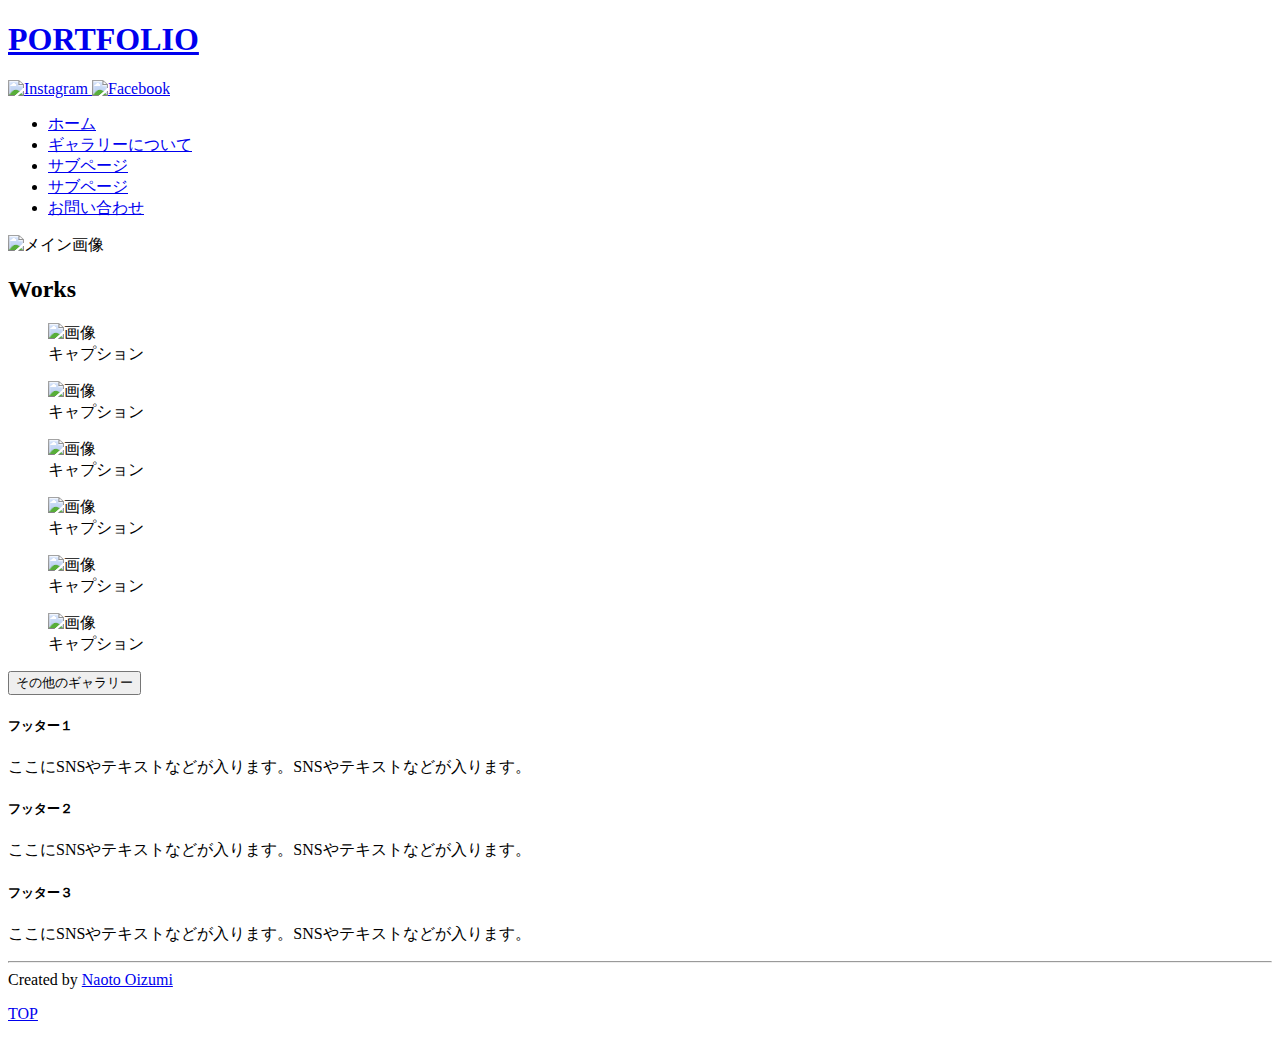
==== index.html @ 60afb953 "Update index.html" ====
<!doctype html>
<html lang="ja">
<head>
<meta charset="UTF-8">
<meta name="viewport" content="width=device-width, initial-scale=1">
    <title>Naoto Oizumi</title>
<link rel="stylesheet" media="all" href="css/ress.min.css" />
<link rel="stylesheet" media="all" href="css/style.css" />
<script src="js/jquery-3.6.0.min.js"></script>
<script src="js/style.js"></script>

<!-- Favicon -->
<link rel="icon" type="image/png" href="img/favicon.png">
    
</head>
<body>
<header>    
<div class="container">
<div class="row">
    <div class="col span-12">
    <div class="head">
        <h1><a href="index.html">PORTFOLIO</a></h1>
		<div class="snsbox">
			<a href="https://www.instagram.com/naotoizu_7010/?hl=ja">
                <img src="img/in-icon.png" alt="Instagram">
            </a>
            <a href="https://www.facebook.com/naotoizu7010">
		    <img src="img/fb-icon.png" alt="Facebook">
            </a>
        </div>
        </div>
    </div></div>
<div class="row">
    <div class="col span-12">
        <nav>
            <div id="open"></div>
            <div id="close"></div>   
            <div id="navi">
        <ul>
            <li><a href="index.html">ホーム</a></li>
            <li><a href="subpage.html">ギャラリーについて</a></li>
            <li><a href="subpage.html">サブページ</a></li>
            <li><a href="subpage.html">サブページ</a></li>
            <li><a href="subpage.html">お問い合わせ</a></li>
            </ul>
                </div>
        </nav>
    </div>
        </div>
    </div>
    </header>
    <div class="mainimg">
              <img src="img/mainimg.jpg" alt="メイン画像">
        </div>
    <main>
<section>
<div class="container">
	<h2 class="catch">Works</h2>
<div class="row">
	<div class="col span-4">
	<figure>
		<img src="img/catch.jpg" alt="画像">
		<figcaption>キャプション</figcaption>
		</figure>
	</div>
	<div class="col span-4">
	<figure>
		<img src="img/catch.jpg" alt="画像">
		<figcaption>キャプション</figcaption>
		</figure>
	</div>
	<div class="col span-4">
	<figure>
		<img src="img/catch.jpg" alt="画像">
		<figcaption>キャプション</figcaption>
		</figure>
	</div>
    </div>    
<div class="row">
	<div class="col span-4">
	<figure>
		<img src="img/catch.jpg" alt="画像">
		<figcaption>キャプション</figcaption>
		</figure>
	</div>
	<div class="col span-4">
	<figure>
		<img src="img/catch.jpg" alt="画像">
		<figcaption>キャプション</figcaption>
		</figure>
	</div>
	<div class="col span-4">
	<figure>
		<img src="img/catch.jpg" alt="画像">
		<figcaption>キャプション</figcaption>
		</figure>
	</div>
    </div> 
	<p class="center"><button>その他のギャラリー</button></p>
        </div>
</section>
    </main>
    <footer>
<div class="container">
<div class="row">
    <div class="col span-4">
        <h5>フッター１</h5>
        <p>ここにSNSやテキストなどが入ります。SNSやテキストなどが入ります。</p>
    </div>
    <div class="col span-4">
        <h5>フッター２</h5>
        <p>ここにSNSやテキストなどが入ります。SNSやテキストなどが入ります。</p>
    </div>
    <div class="col span-4">
        <h5>フッター３</h5>
        <p>ここにSNSやテキストなどが入ります。SNSやテキストなどが入ります。</p>
    </div>
        </div>
</div>
    </footer>
    <div class="copyright">
<div class="container">
<div class="row">
    <div class="col"><hr>
    Created by <a href="https://naotoizu7010.github.io/naotoizu7010/" target="_blank">Naoto Oizumi </a>
    
    </div>    
        </div>
    </div>
        </div>
<p id="pagetop"><a href="#">TOP</a></p>    
</body>
</html>
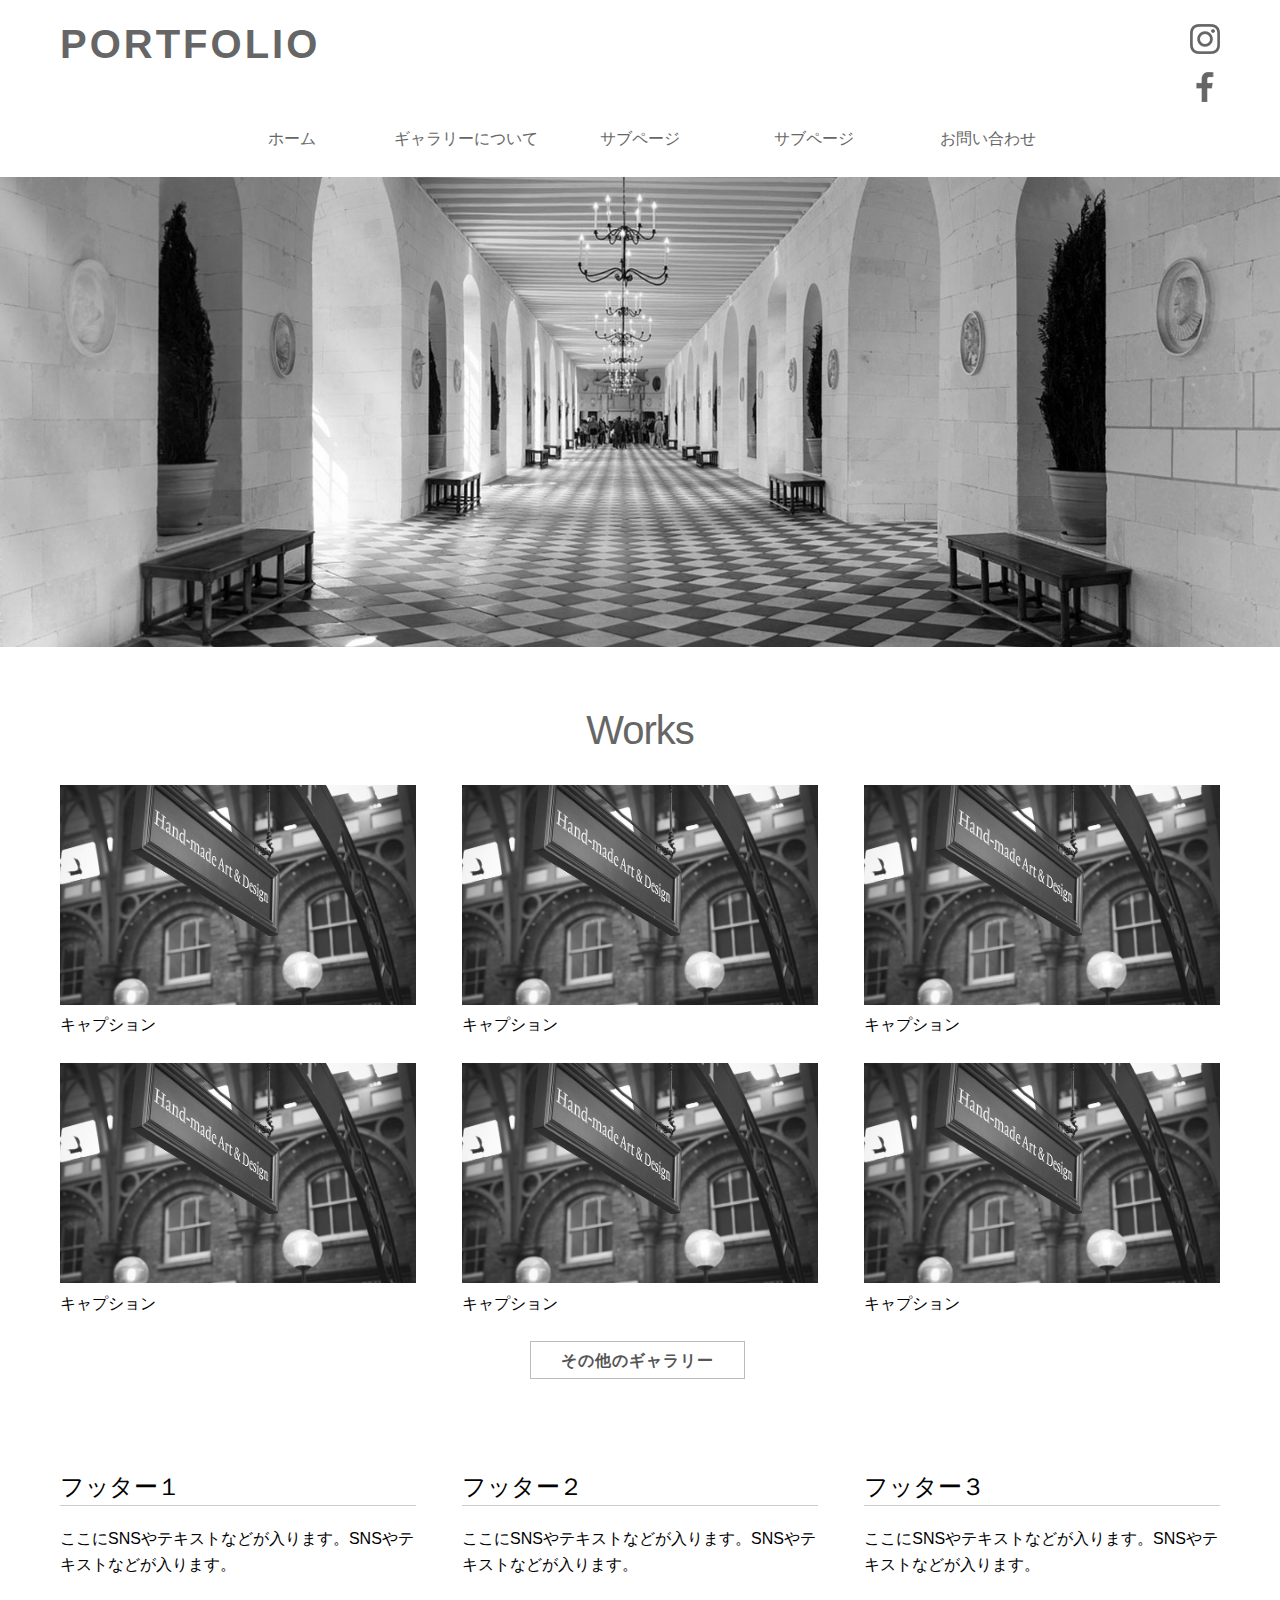
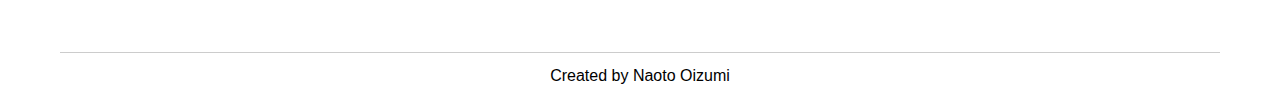
==== commit c2298f81: "Add files via upload" ====
--- a/index.html
+++ b/index.html
@@ -130,4 +130,4 @@
         </div>
 <p id="pagetop"><a href="#">TOP</a></p>    
 </body>
-</html>
+</html>--- a/css/ress.min.css
+++ b/css/ress.min.css
@@ -0,0 +1,5 @@
+/*!
+ * ress.css • v1.2.2
+ * MIT License
+ * github.com/filipelinhares/ress
+ */html{box-sizing:border-box;overflow-y:scroll;-webkit-text-size-adjust:100%}*,:after,:before{background-repeat:no-repeat;box-sizing:inherit}:after,:before{text-decoration:inherit;vertical-align:inherit}*{padding:0;margin:0}audio:not([controls]){display:none;height:0}hr{overflow:visible}article,aside,details,figcaption,figure,footer,header,main,menu,nav,section,summary{display:block}summary{display:list-item}small{font-size:80%}[hidden],template{display:none}abbr[title]{border-bottom:1px dotted;text-decoration:none}a{background-color:transparent;-webkit-text-decoration-skip:objects}a:active,a:hover{outline-width:0}code,kbd,pre,samp{font-family:monospace,monospace}b,strong{font-weight:bolder}dfn{font-style:italic}mark{background-color:#ff0;color:#000}sub,sup{font-size:75%;line-height:0;position:relative;vertical-align:baseline}sub{bottom:-.25em}sup{top:-.5em}input{border-radius:0}[role=button],[type=button],[type=reset],[type=submit],button{cursor:pointer}[disabled]{cursor:default}[type=number]{width:auto}[type=search]{-webkit-appearance:textfield}[type=search]::-webkit-search-cancel-button,[type=search]::-webkit-search-decoration{-webkit-appearance:none}textarea{overflow:auto;resize:vertical}button,input,optgroup,select,textarea{font:inherit}optgroup{font-weight:700}button{overflow:visible}[type=button]::-moz-focus-inner,[type=reset]::-moz-focus-inner,[type=submit]::-moz-focus-inner,button::-moz-focus-inner{border-style:0;padding:0}[type=button]::-moz-focus-inner,[type=reset]::-moz-focus-inner,[type=submit]::-moz-focus-inner,button:-moz-focusring{outline:1px dotted ButtonText}[type=reset],[type=submit],button,html [type=button]{-webkit-appearance:button}button,select{text-transform:none}button,input,select,textarea{background-color:transparent;border-style:none;color:inherit}select{-moz-appearance:none;-webkit-appearance:none}select::-ms-expand{display:none}select::-ms-value{color:currentColor}legend{border:0;color:inherit;display:table;max-width:100%;white-space:normal}::-webkit-file-upload-button{-webkit-appearance:button;font:inherit}[type=search]{-webkit-appearance:textfield;outline-offset:-2px}img{border-style:none}progress{vertical-align:baseline}svg:not(:root){overflow:hidden}audio,canvas,progress,video{display:inline-block}@media screen{[hidden~=screen]{display:inherit}[hidden~=screen]:not(:active):not(:focus):not(:target){position:absolute!important;clip:rect(0 0 0 0)!important}}[aria-busy=true]{cursor:progress}[aria-controls]{cursor:pointer}[aria-disabled]{cursor:default}::-moz-selection{background-color:#b3d4fc;color:#000;text-shadow:none}::selection{background-color:#b3d4fc;color:#000;text-shadow:none}--- a/css/style.css
+++ b/css/style.css
@@ -0,0 +1,215 @@
+@charset "UTF-8";
+@import url("grid.css");
+
+:root { /* 色変更される場合は、#以降のカラーコードを変更してください IE非対応 */
+    --base-color: #000;
+    --link-color: #666;
+    --linkhover-color: #999;
+    --border-color: #ccc;
+    --white-color: #fff;
+}
+
+img {
+	max-width:100%;
+	height: auto;/*高さ自動*/
+}
+a {
+    display:block;
+    color: var(--link-color);
+    text-decoration-line: none;
+}
+a:hover { 
+    color: var(--linkhover-color);
+}
+a img:hover {
+	opacity: 0.8;
+}
+.underline {
+	border-bottom: 3px solid var(--base-color);
+	padding-bottom: 0.5rem;
+}
+.center {
+	text-align: center;
+}
+
+/*ヘッダー
+-------------------------------------*/
+.head {
+	display: flex;
+    flex-direction: row;
+    padding: 1rem 0 0 0;
+}
+
+.head h1 { 
+    padding: 1rem 0;
+	font-weight: 700;
+	letter-spacing: 3px;
+}
+.snsbox {
+	margin-left: auto;
+	font-size: 3.0rem;
+	padding: 1rem 0 0 0;
+}
+nav ul {
+	display: flex;
+    flex-direction: row;
+    justify-content: center;
+    list-style: none;
+	margin-bottom: 0.5rem;
+}
+nav li {
+    display: block;
+    flex: 0 0 15%;
+}
+nav li a {
+    text-decoration: none;
+    text-align: center;
+}
+nav a:hover {
+    text-decoration: underline;
+}
+nav a {
+    padding: 1rem;
+}
+
+@media screen and (min-width: 768px){
+/* PC時はMENUボタンを非表示 */
+#open,#close {
+    display: none !important;
+}
+
+#navi {
+    display: block !important;
+}
+}
+
+@media screen and (max-width: 768px){
+.head {
+	flex-direction: column;
+    text-align: left;
+    margin-bottom: 20px;
+}
+.telbox {
+	margin-left: 0;
+	text-align: center;
+}
+.head #open,#close  {
+    position: absolute;
+    top: 28px;
+    right: 12px;
+    }
+nav ul {
+	flex-direction: column;
+}
+
+nav li {
+	padding-top: 0;
+	border-bottom: 1px solid var(--border-color);
+	margin-bottom: 0;
+}
+/* スマホ時はMENUボタンを表示 */
+#open {
+    display: block;
+    background: url(../img/button.png);
+    background-repeat: no-repeat;
+    background-size: contain;
+    width: 50px;
+    height: 50px;
+    border: none;
+    position: absolute;
+    top: 20px;
+    right: 12px;
+}
+#close  {
+    display: block;
+    background: url(../img/button2.png);
+    background-repeat: no-repeat;
+    background-size: contain;
+    width: 50px;
+    height: 50px;
+    border: none;
+    position: absolute;
+    top: 20px;
+    right: 12px;
+}
+/* スマホ時はメニューを非表示 */
+#navi {
+    display: none;
+}
+}
+
+/*メイン画像
+-------------------------------------*/
+.mainimg img {
+	width: 100vw;
+}
+
+/*メインコンテンツ
+-------------------------------------*/
+main {
+    margin: 5rem 0 5rem 0;
+}
+
+/*キャッチタイトル
+-------------------------------------*/
+h2.catch {
+	text-align: center;
+	color: var(--link-color);
+	font-size: 4.0rem;
+	margin-bottom: 3rem;
+}
+
+/*フッター
+-------------------------------------*/
+footer {
+    background-color: var(--white-color);
+    padding: 3rem 0;
+}
+footer h5 {
+    border-bottom: 1px solid var(--border-color);
+}
+
+/*コピーライト
+-------------------------------------*/
+.copyright {
+    text-align: center;
+    padding: 1rem 0;
+    background-color: var(--white-color);
+}
+.copyright a {
+    color: var(--base-color);
+    text-decoration: none;
+	display: inline-block;
+}
+
+/*ページトップへ戻るボタン
+-------------------------------------*/
+#pagetop {
+    position: fixed;
+    bottom: 15px;
+    right: 15px;
+}
+#pagetop a {
+    display: block;
+    background: var(--link-color);
+    color: var(--white-color);
+    width: 50px;
+    padding: 10px 5px;
+    text-align: center;
+}
+#pagetop a:hover {
+    background: var(--linkhover-color:);
+}
+/*パンくずリスト
+-----------------------------------*/
+.breadcrumb {
+    margin: 0 0 1em 0;
+    padding: 0;	
+}
+.breadcrumb li {
+    list-style-type: none;
+}
+.breadcrumb li a {
+    display: inline-block;
+    color: var(--link-color);
+}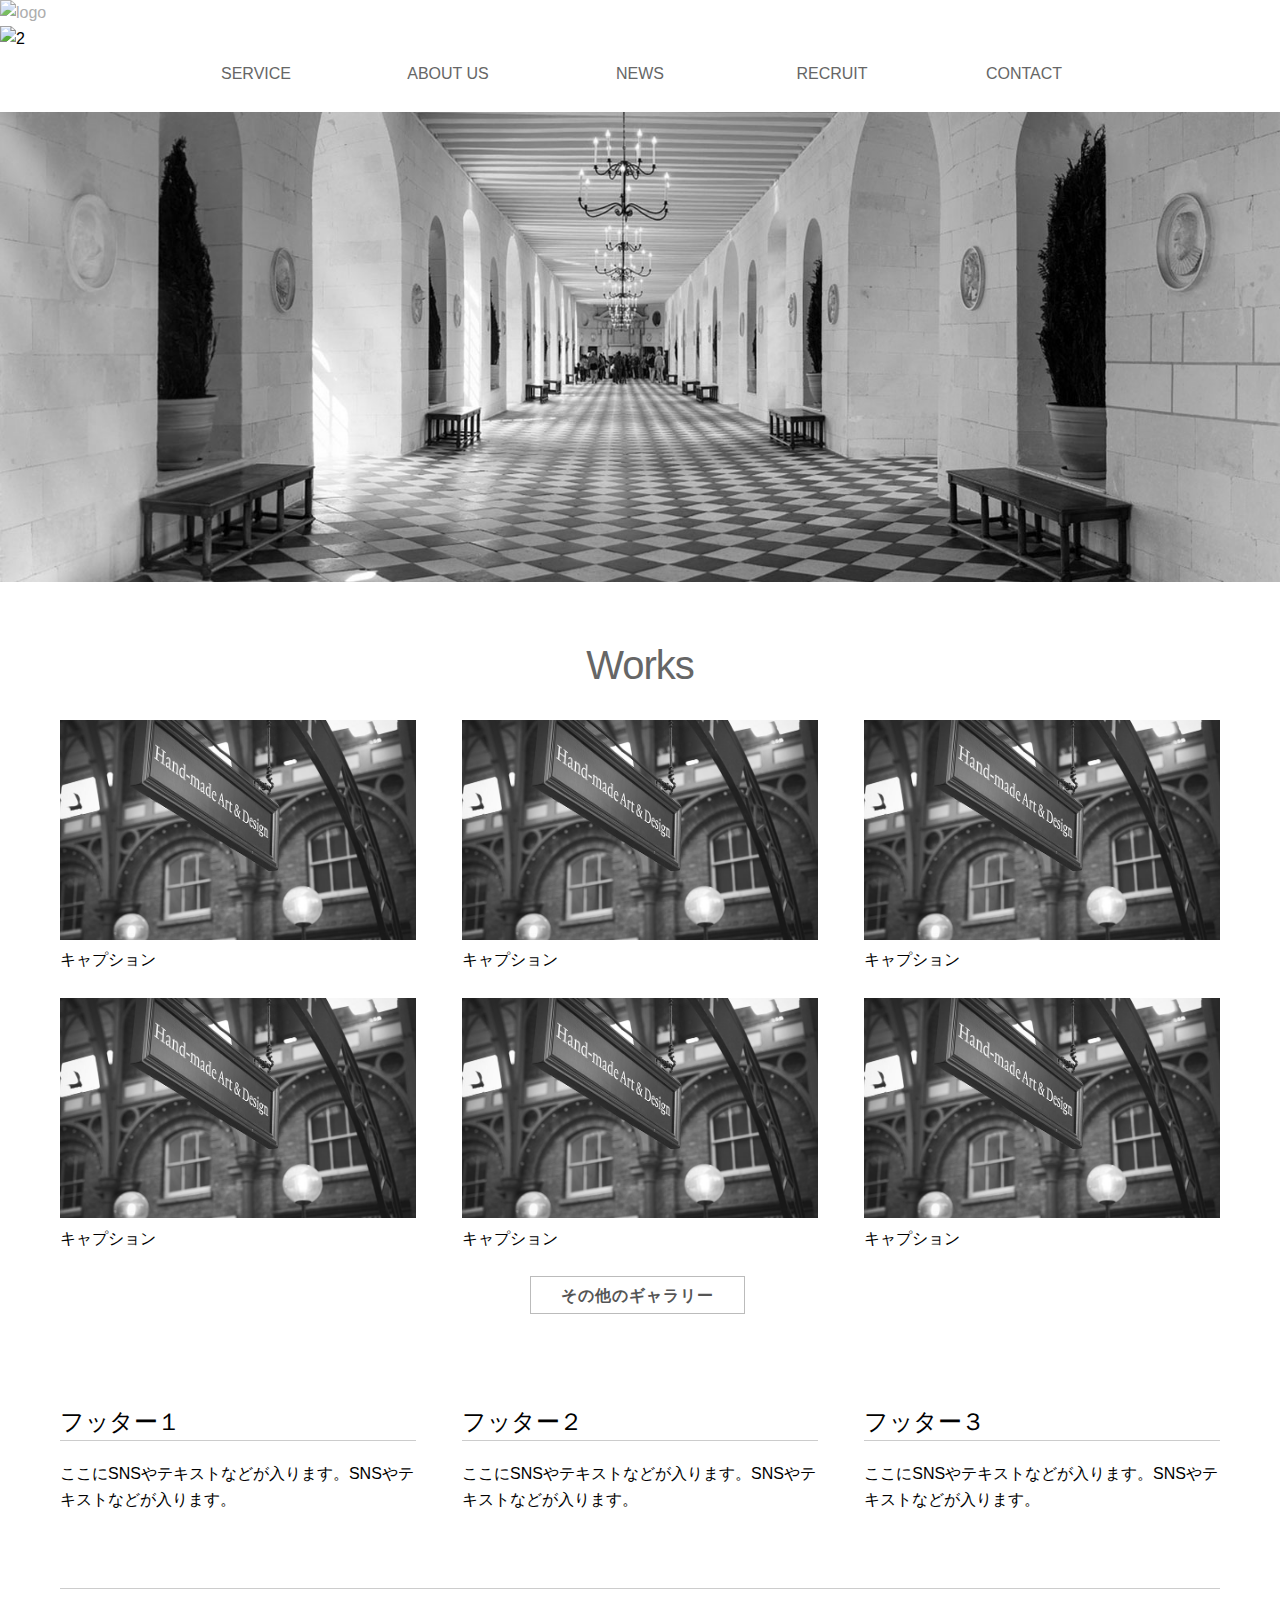
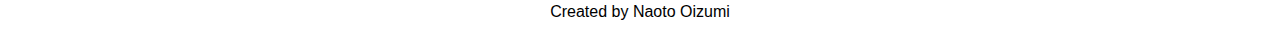
==== commit 6c1c5693: "Update index.html" ====
--- a/index.html
+++ b/index.html
@@ -11,45 +11,48 @@
 
 <!-- Favicon -->
 <link rel="icon" type="image/png" href="img/favicon.png">
-    
+
 </head>
 <body>
-<header>    
-<div class="container">
-<div class="row">
-    <div class="col span-12">
-    <div class="head">
-        <h1><a href="index.html">PORTFOLIO</a></h1>
-		<div class="snsbox">
-			<a href="https://www.instagram.com/naotoizu_7010/?hl=ja">
-                <img src="img/in-icon.png" alt="Instagram">
+    <header class="header__main">
+        <div class="inner">
+          <div class="logo">
+            <a href="https://di-v.co.jp" class="animate">
+              <img alt="logo" src="https://di-v.co.jp/wp-content/themes/div/library/images/logo.svg" scale="0">
             </a>
-            <a href="https://www.facebook.com/naotoizu7010">
-		    <img src="img/fb-icon.png" alt="Facebook">
-            </a>
+          </div>
+          <nav class="header__navigation">
+            <div class="nav_hum"><img alt="2" src="https://di-v.co.jp/wp-content/themes/div/library/images/icon_nav.png" scale="0"></div>
+            <ul>
+              <li>
+                <a href="https://di-v.co.jp/services/" class="animate">
+                  SERVICE
+                </a>
+              </li>
+              <li>
+                <a href="https://di-v.co.jp/about/" class="animate">
+                  ABOUT US
+                </a>
+              </li>
+              <li>
+                <a href="https://di-v.co.jp/press/" class="animate">
+                  NEWS
+                </a>
+              </li>
+              <li>
+                <a href="https://careers.di-v.co.jp/">
+                  RECRUIT
+                </a>
+              </li>
+              <li>
+                <a href="https://di-v.co.jp/contact/" class="animate">
+                  CONTACT
+                </a>
+              </li>
+            </ul>
+          </nav>
         </div>
-        </div>
-    </div></div>
-<div class="row">
-    <div class="col span-12">
-        <nav>
-            <div id="open"></div>
-            <div id="close"></div>   
-            <div id="navi">
-        <ul>
-            <li><a href="index.html">ホーム</a></li>
-            <li><a href="subpage.html">ギャラリーについて</a></li>
-            <li><a href="subpage.html">サブページ</a></li>
-            <li><a href="subpage.html">サブページ</a></li>
-            <li><a href="subpage.html">お問い合わせ</a></li>
-            </ul>
-                </div>
-        </nav>
-    </div>
-        </div>
-    </div>
-    </header>
-    <div class="mainimg">
+      </header>    <div class="mainimg">
               <img src="img/mainimg.jpg" alt="メイン画像">
         </div>
     <main>
@@ -130,4 +133,4 @@
         </div>
 <p id="pagetop"><a href="#">TOP</a></p>    
 </body>
-</html>+</html>
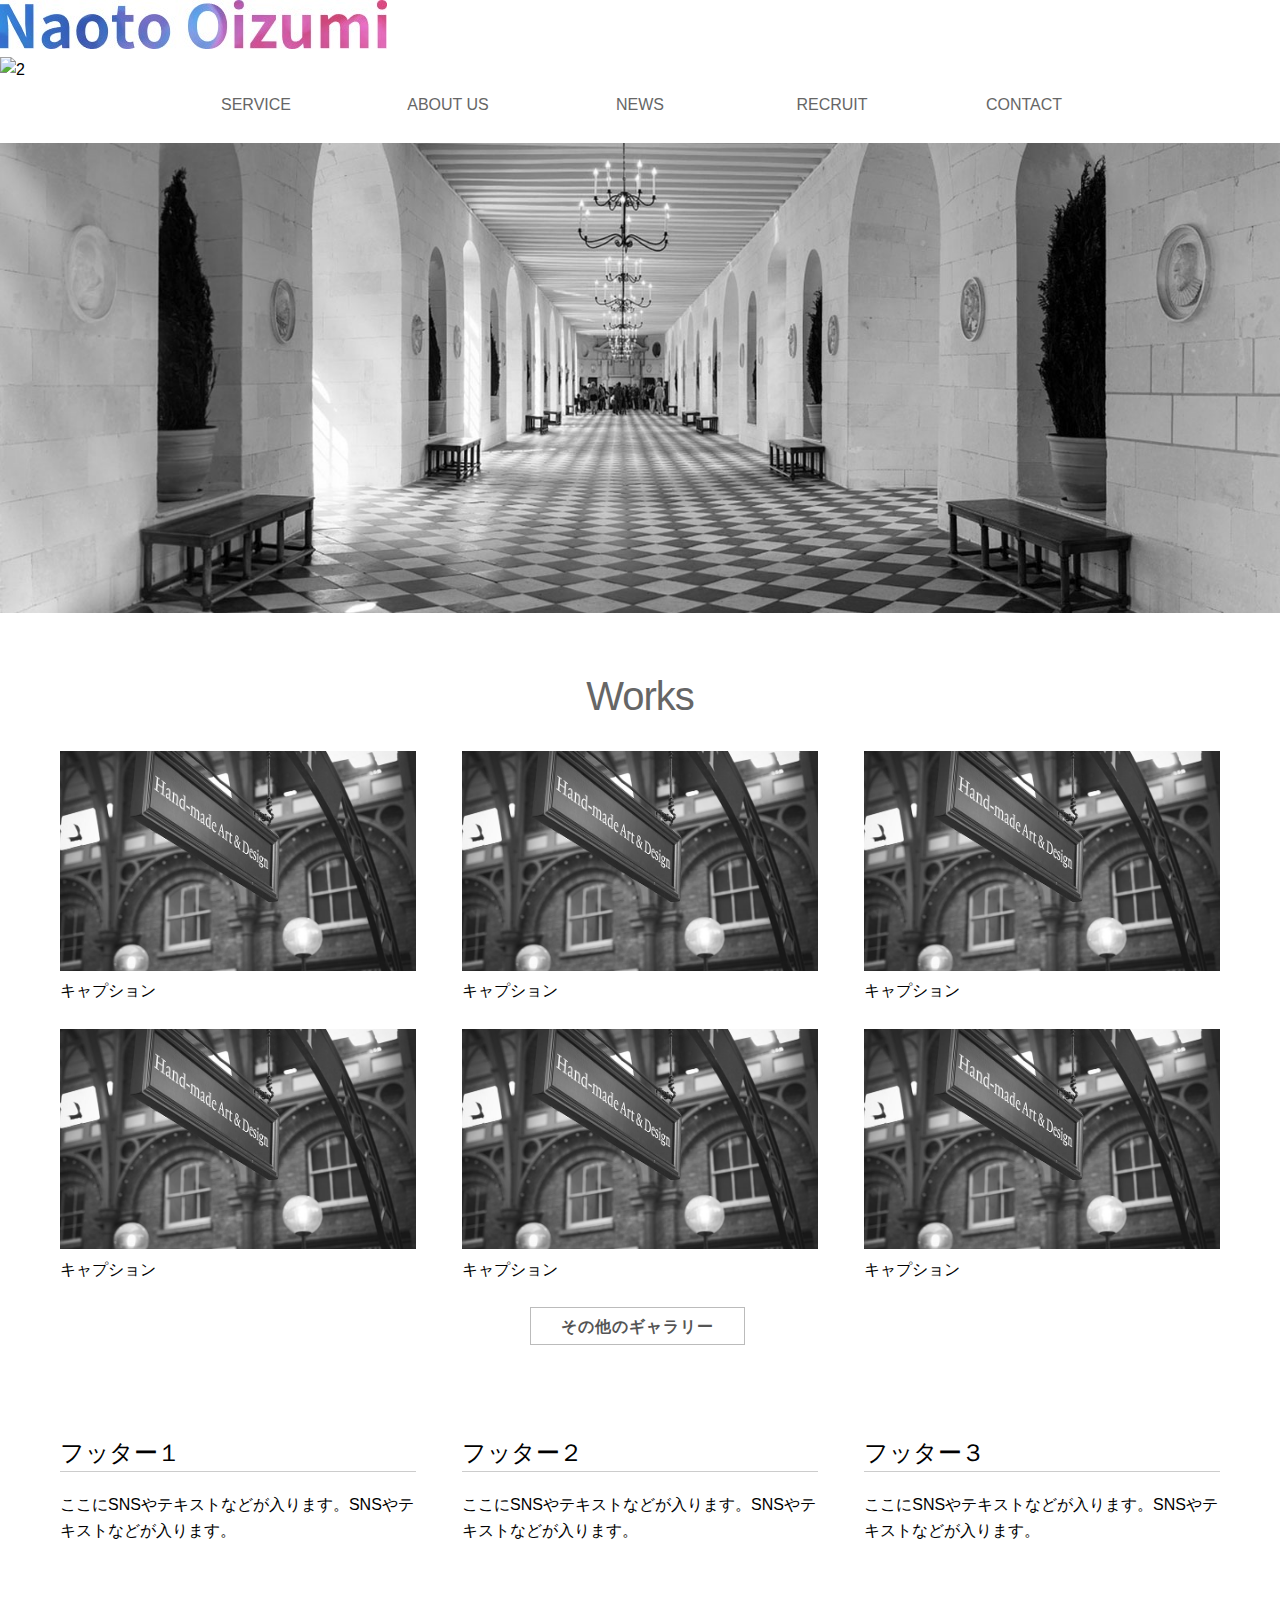
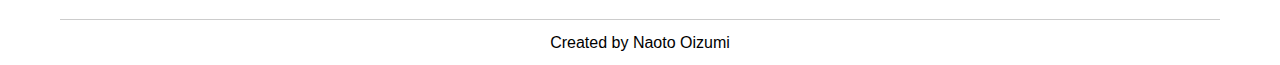
==== commit a7bec1fd: "Update index.html" ====
--- a/index.html
+++ b/index.html
@@ -17,35 +17,35 @@
     <header class="header__main">
         <div class="inner">
           <div class="logo">
-            <a href="https://di-v.co.jp" class="animate">
-              <img alt="logo" src="https://di-v.co.jp/wp-content/themes/div/library/images/logo.svg" scale="0">
+            <a href="https://naotoizu7010.github.io/naotoizu7010/" class="animate">
+              <img alt="logo" src="img/name_logo.jpg" scale="0">
             </a>
           </div>
           <nav class="header__navigation">
-            <div class="nav_hum"><img alt="2" src="https://di-v.co.jp/wp-content/themes/div/library/images/icon_nav.png" scale="0"></div>
+            <div class="nav_hum"><img alt="2" src="" scale="0"></div>
             <ul>
               <li>
-                <a href="https://di-v.co.jp/services/" class="animate">
+                <a href="" class="animate">
                   SERVICE
                 </a>
               </li>
               <li>
-                <a href="https://di-v.co.jp/about/" class="animate">
+                <a href="" class="animate">
                   ABOUT US
                 </a>
               </li>
               <li>
-                <a href="https://di-v.co.jp/press/" class="animate">
+                <a href="" class="animate">
                   NEWS
                 </a>
               </li>
               <li>
-                <a href="https://careers.di-v.co.jp/">
+                <a href="">
                   RECRUIT
                 </a>
               </li>
               <li>
-                <a href="https://di-v.co.jp/contact/" class="animate">
+                <a href="" class="animate">
                   CONTACT
                 </a>
               </li>
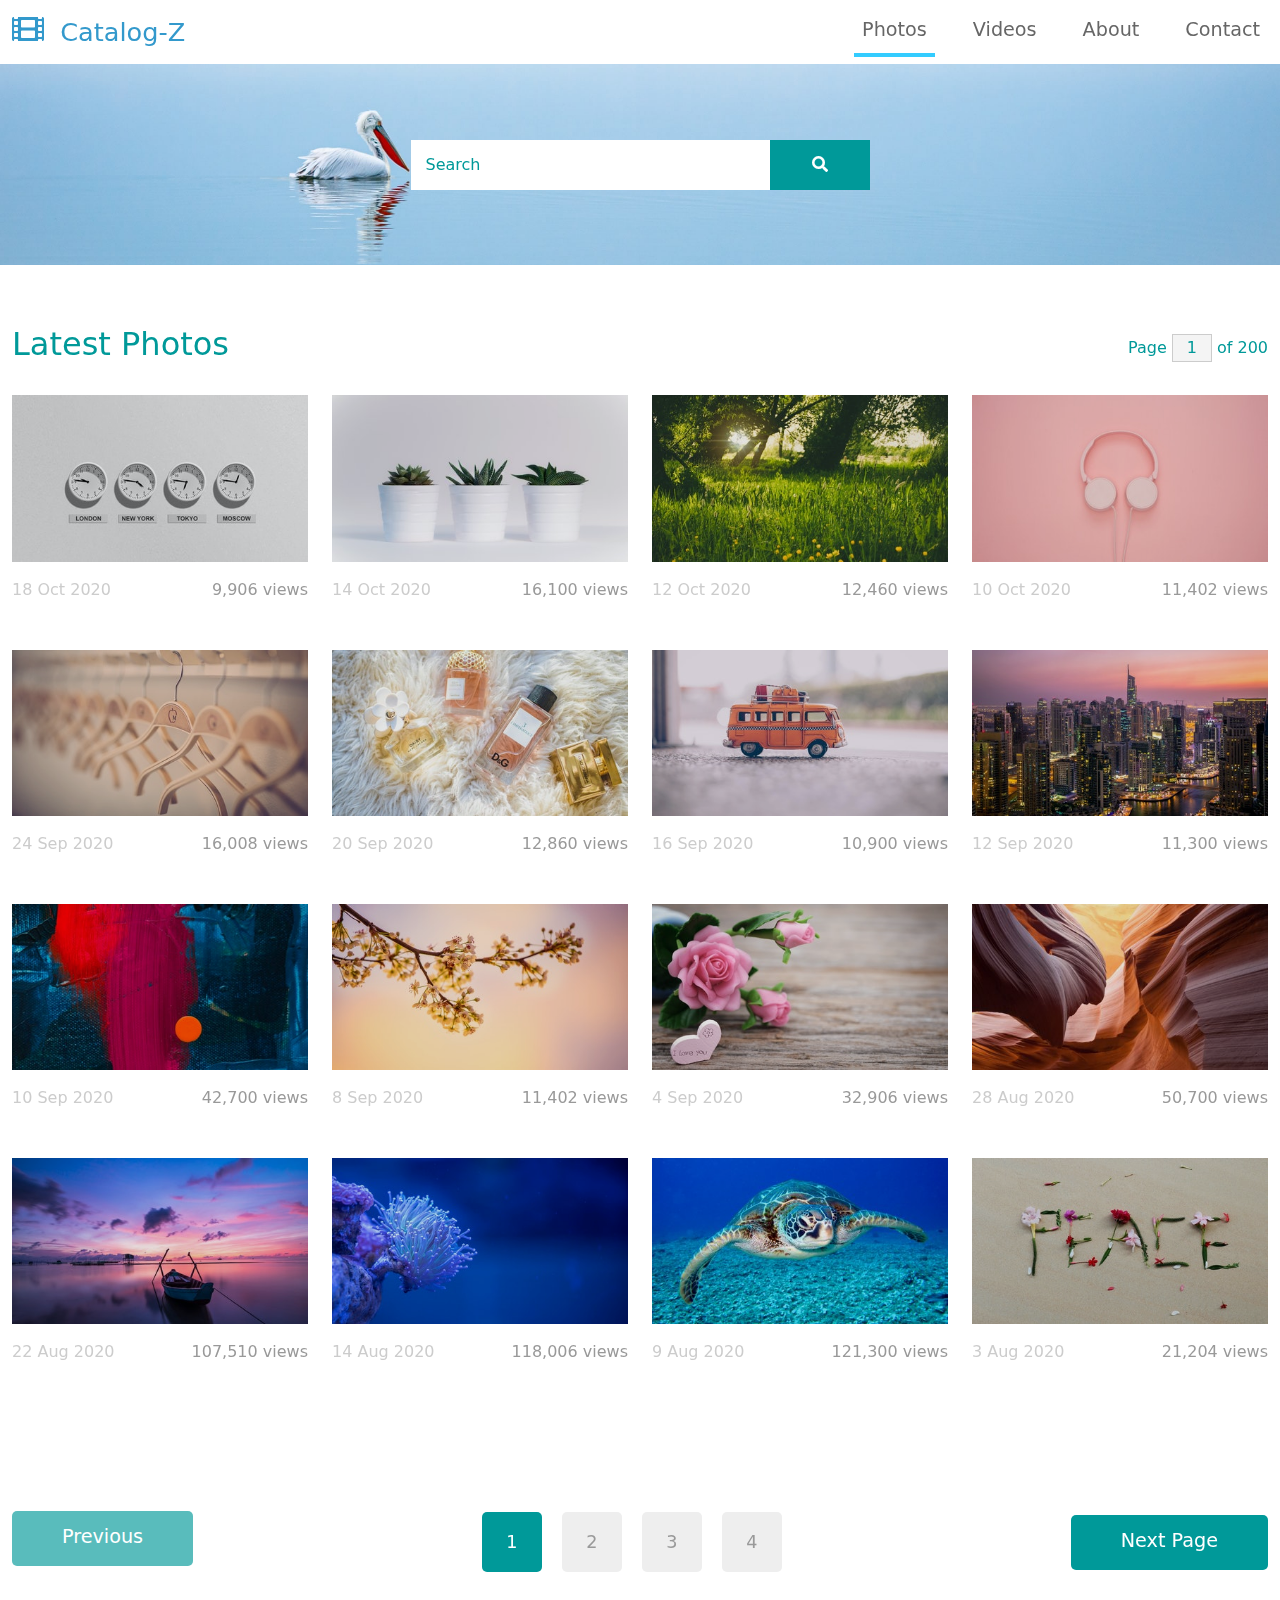
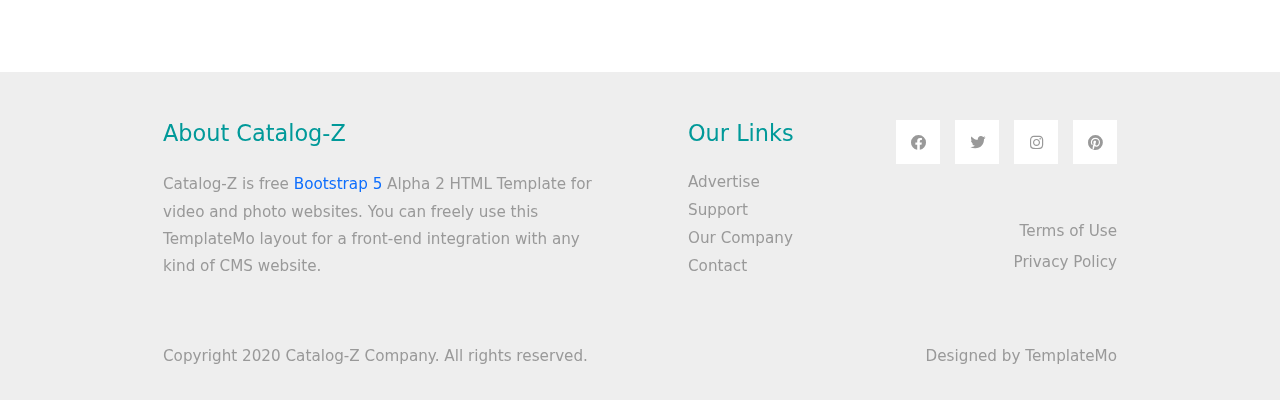
==== commit 737a640c: "Add files via upload" ====
--- a/index.html
+++ b/index.html
@@ -1,136 +1,345 @@
-<!doctype html>
-<html lang="ja">
-<head>
-<meta charset="UTF-8">
-<meta name="viewport" content="width=device-width, initial-scale=1">
-    <title>Naoto Oizumi</title>
-<link rel="stylesheet" media="all" href="css/ress.min.css" />
-<link rel="stylesheet" media="all" href="css/style.css" />
-<script src="js/jquery-3.6.0.min.js"></script>
-<script src="js/style.js"></script>
-
-<!-- Favicon -->
-<link rel="icon" type="image/png" href="img/favicon.png">
-
-</head>
-<body>
-    <header class="header__main">
-        <div class="inner">
-          <div class="logo">
-            <a href="https://naotoizu7010.github.io/naotoizu7010/" class="animate">
-              <img alt="logo" src="img/name_logo.jpg" scale="0">
-            </a>
-          </div>
-          <nav class="header__navigation">
-            <div class="nav_hum"><img alt="2" src="" scale="0"></div>
-            <ul>
-              <li>
-                <a href="" class="animate">
-                  SERVICE
-                </a>
-              </li>
-              <li>
-                <a href="" class="animate">
-                  ABOUT US
-                </a>
-              </li>
-              <li>
-                <a href="" class="animate">
-                  NEWS
-                </a>
-              </li>
-              <li>
-                <a href="">
-                  RECRUIT
-                </a>
-              </li>
-              <li>
-                <a href="" class="animate">
-                  CONTACT
-                </a>
-              </li>
-            </ul>
-          </nav>
-        </div>
-      </header>    <div class="mainimg">
-              <img src="img/mainimg.jpg" alt="メイン画像">
-        </div>
-    <main>
-<section>
-<div class="container">
-	<h2 class="catch">Works</h2>
-<div class="row">
-	<div class="col span-4">
-	<figure>
-		<img src="img/catch.jpg" alt="画像">
-		<figcaption>キャプション</figcaption>
-		</figure>
-	</div>
-	<div class="col span-4">
-	<figure>
-		<img src="img/catch.jpg" alt="画像">
-		<figcaption>キャプション</figcaption>
-		</figure>
-	</div>
-	<div class="col span-4">
-	<figure>
-		<img src="img/catch.jpg" alt="画像">
-		<figcaption>キャプション</figcaption>
-		</figure>
-	</div>
-    </div>    
-<div class="row">
-	<div class="col span-4">
-	<figure>
-		<img src="img/catch.jpg" alt="画像">
-		<figcaption>キャプション</figcaption>
-		</figure>
-	</div>
-	<div class="col span-4">
-	<figure>
-		<img src="img/catch.jpg" alt="画像">
-		<figcaption>キャプション</figcaption>
-		</figure>
-	</div>
-	<div class="col span-4">
-	<figure>
-		<img src="img/catch.jpg" alt="画像">
-		<figcaption>キャプション</figcaption>
-		</figure>
-	</div>
-    </div> 
-	<p class="center"><button>その他のギャラリー</button></p>
-        </div>
-</section>
-    </main>
-    <footer>
-<div class="container">
-<div class="row">
-    <div class="col span-4">
-        <h5>フッター１</h5>
-        <p>ここにSNSやテキストなどが入ります。SNSやテキストなどが入ります。</p>
-    </div>
-    <div class="col span-4">
-        <h5>フッター２</h5>
-        <p>ここにSNSやテキストなどが入ります。SNSやテキストなどが入ります。</p>
-    </div>
-    <div class="col span-4">
-        <h5>フッター３</h5>
-        <p>ここにSNSやテキストなどが入ります。SNSやテキストなどが入ります。</p>
-    </div>
-        </div>
-</div>
-    </footer>
-    <div class="copyright">
-<div class="container">
-<div class="row">
-    <div class="col"><hr>
-    Created by <a href="https://naotoizu7010.github.io/naotoizu7010/" target="_blank">Naoto Oizumi </a>
-    
-    </div>    
-        </div>
-    </div>
-        </div>
-<p id="pagetop"><a href="#">TOP</a></p>    
-</body>
-</html>
+<!DOCTYPE html>
+<html lang="en">
+<head>
+    <meta charset="UTF-8">
+    <meta name="viewport" content="width=device-width, initial-scale=1.0">
+    <title>Catalog-Z Bootstrap 5.0 HTML Template</title>
+    <link rel="stylesheet" href="css/bootstrap.min.css">
+    <link rel="stylesheet" href="fontawesome/css/all.min.css">
+    <link rel="stylesheet" href="css/templatemo-style.css">
+<!--
+    
+TemplateMo 556 Catalog-Z
+
+https://templatemo.com/tm-556-catalog-z
+
+-->
+</head>
+<body>
+    <!-- Page Loader -->
+    <div id="loader-wrapper">
+        <div id="loader"></div>
+
+        <div class="loader-section section-left"></div>
+        <div class="loader-section section-right"></div>
+
+    </div>
+    <nav class="navbar navbar-expand-lg">
+        <div class="container-fluid">
+            <a class="navbar-brand" href="#">
+                <i class="fas fa-film mr-2"></i>
+                Catalog-Z
+            </a>
+            <button class="navbar-toggler" type="button" data-toggle="collapse" data-target="#navbarSupportedContent" aria-controls="navbarSupportedContent" aria-expanded="false" aria-label="Toggle navigation">
+                <i class="fas fa-bars"></i>
+            </button>
+            <div class="collapse navbar-collapse" id="navbarSupportedContent">
+            <ul class="navbar-nav ml-auto mb-2 mb-lg-0">
+                <li class="nav-item">
+                    <a class="nav-link nav-link-1 active" aria-current="page" href="index.html">Photos</a>
+                </li>
+                <li class="nav-item">
+                    <a class="nav-link nav-link-2" href="videos.html">Videos</a>
+                </li>
+                <li class="nav-item">
+                    <a class="nav-link nav-link-3" href="about.html">About</a>
+                </li>
+                <li class="nav-item">
+                    <a class="nav-link nav-link-4" href="contact.html">Contact</a>
+                </li>
+            </ul>
+            </div>
+        </div>
+    </nav>
+
+    <div class="tm-hero d-flex justify-content-center align-items-center" data-parallax="scroll" data-image-src="img/hero.jpg">
+        <form class="d-flex tm-search-form">
+            <input class="form-control tm-search-input" type="search" placeholder="Search" aria-label="Search">
+            <button class="btn btn-outline-success tm-search-btn" type="submit">
+                <i class="fas fa-search"></i>
+            </button>
+        </form>
+    </div>
+
+    <div class="container-fluid tm-container-content tm-mt-60">
+        <div class="row mb-4">
+            <h2 class="col-6 tm-text-primary">
+                Latest Photos
+            </h2>
+            <div class="col-6 d-flex justify-content-end align-items-center">
+                <form action="" class="tm-text-primary">
+                    Page <input type="text" value="1" size="1" class="tm-input-paging tm-text-primary"> of 200
+                </form>
+            </div>
+        </div>
+        <div class="row tm-mb-90 tm-gallery">
+        	<div class="col-xl-3 col-lg-4 col-md-6 col-sm-6 col-12 mb-5">
+                <figure class="effect-ming tm-video-item">
+                    <img src="img/img-03.jpg" alt="Image" class="img-fluid">
+                    <figcaption class="d-flex align-items-center justify-content-center">
+                        <h2>Clocks</h2>
+                        <a href="photo-detail.html">View more</a>
+                    </figcaption>                    
+                </figure>
+                <div class="d-flex justify-content-between tm-text-gray">
+                    <span class="tm-text-gray-light">18 Oct 2020</span>
+                    <span>9,906 views</span>
+                </div>
+            </div>
+            <div class="col-xl-3 col-lg-4 col-md-6 col-sm-6 col-12 mb-5">
+                <figure class="effect-ming tm-video-item">
+                    <img src="img/img-04.jpg" alt="Image" class="img-fluid">
+                    <figcaption class="d-flex align-items-center justify-content-center">
+                        <h2>Plants</h2>
+                        <a href="photo-detail.html">View more</a>
+                    </figcaption>                    
+                </figure>
+                <div class="d-flex justify-content-between tm-text-gray">
+                    <span class="tm-text-gray-light">14 Oct 2020</span>
+                    <span>16,100 views</span>
+                </div>
+            </div>
+            <div class="col-xl-3 col-lg-4 col-md-6 col-sm-6 col-12 mb-5">
+                <figure class="effect-ming tm-video-item">
+                    <img src="img/img-05.jpg" alt="Image" class="img-fluid">
+                    <figcaption class="d-flex align-items-center justify-content-center">
+                        <h2>Morning</h2>
+                        <a href="photo-detail.html">View more</a>
+                    </figcaption>                    
+                </figure>
+                <div class="d-flex justify-content-between tm-text-gray">
+                    <span class="tm-text-gray-light">12 Oct 2020</span>
+                    <span>12,460 views</span>
+                </div>
+            </div>
+            <div class="col-xl-3 col-lg-4 col-md-6 col-sm-6 col-12 mb-5">
+                <figure class="effect-ming tm-video-item">
+                    <img src="img/img-06.jpg" alt="Image" class="img-fluid">
+                    <figcaption class="d-flex align-items-center justify-content-center">
+                        <h2>Pinky</h2>
+                        <a href="photo-detail.html">View more</a>
+                    </figcaption>                    
+                </figure>
+                <div class="d-flex justify-content-between tm-text-gray">
+                    <span class="tm-text-gray-light">10 Oct 2020</span>
+                    <span>11,402 views</span>
+                </div>
+            </div>
+            
+            <div class="col-xl-3 col-lg-4 col-md-6 col-sm-6 col-12 mb-5">
+                <figure class="effect-ming tm-video-item">
+                    <img src="img/img-01.jpg" alt="Image" class="img-fluid">
+                    <figcaption class="d-flex align-items-center justify-content-center">
+                        <h2>Hangers</h2>
+                        <a href="photo-detail.html">View more</a>
+                    </figcaption>                    
+                </figure>
+                <div class="d-flex justify-content-between tm-text-gray">
+                    <span class="tm-text-gray-light">24 Sep 2020</span>
+                    <span>16,008 views</span>
+                </div>
+            </div>
+            <div class="col-xl-3 col-lg-4 col-md-6 col-sm-6 col-12 mb-5">
+                <figure class="effect-ming tm-video-item">
+                    <img src="img/img-02.jpg" alt="Image" class="img-fluid">
+                    <figcaption class="d-flex align-items-center justify-content-center">
+                        <h2>Perfumes</h2>
+                        <a href="photo-detail.html">View more</a>
+                    </figcaption>                    
+                </figure>
+                <div class="d-flex justify-content-between tm-text-gray">
+                    <span class="tm-text-gray-light">20 Sep 2020</span>
+                    <span>12,860 views</span>
+                </div>
+            </div>
+            <div class="col-xl-3 col-lg-4 col-md-6 col-sm-6 col-12 mb-5">
+                <figure class="effect-ming tm-video-item">
+                    <img src="img/img-07.jpg" alt="Image" class="img-fluid">
+                    <figcaption class="d-flex align-items-center justify-content-center">
+                        <h2>Bus</h2>
+                        <a href="photo-detail.html">View more</a>
+                    </figcaption>                    
+                </figure>
+                <div class="d-flex justify-content-between tm-text-gray">
+                    <span class="tm-text-gray-light">16 Sep 2020</span>
+                    <span>10,900 views</span>
+                </div>
+            </div>
+            <div class="col-xl-3 col-lg-4 col-md-6 col-sm-6 col-12 mb-5">
+                <figure class="effect-ming tm-video-item">
+                    <img src="img/img-08.jpg" alt="Image" class="img-fluid">
+                    <figcaption class="d-flex align-items-center justify-content-center">
+                        <h2>New York</h2>
+                        <a href="photo-detail.html">View more</a>
+                    </figcaption>                    
+                </figure>
+                <div class="d-flex justify-content-between tm-text-gray">
+                    <span class="tm-text-gray-light">12 Sep 2020</span>
+                    <span>11,300 views</span>
+                </div>
+            </div>
+            <div class="col-xl-3 col-lg-4 col-md-6 col-sm-6 col-12 mb-5">
+                <figure class="effect-ming tm-video-item">
+                    <img src="img/img-09.jpg" alt="Image" class="img-fluid">
+                    <figcaption class="d-flex align-items-center justify-content-center">
+                        <h2>Abstract</h2>
+                        <a href="photo-detail.html">View more</a>
+                    </figcaption>                    
+                </figure>
+                <div class="d-flex justify-content-between tm-text-gray">
+                    <span class="tm-text-gray-light">10 Sep 2020</span>
+                    <span>42,700 views</span>
+                </div>
+            </div>
+            <div class="col-xl-3 col-lg-4 col-md-6 col-sm-6 col-12 mb-5">
+                <figure class="effect-ming tm-video-item">
+                    <img src="img/img-10.jpg" alt="Image" class="img-fluid">
+                    <figcaption class="d-flex align-items-center justify-content-center">
+                        <h2>Flowers</h2>
+                        <a href="photo-detail.html">View more</a>
+                    </figcaption>                    
+                </figure>
+                <div class="d-flex justify-content-between tm-text-gray">
+                    <span class="tm-text-gray-light">8 Sep 2020</span>
+                    <span>11,402 views</span>
+                </div>
+            </div>
+            <div class="col-xl-3 col-lg-4 col-md-6 col-sm-6 col-12 mb-5">
+                <figure class="effect-ming tm-video-item">
+                    <img src="img/img-11.jpg" alt="Image" class="img-fluid">
+                    <figcaption class="d-flex align-items-center justify-content-center">
+                        <h2>Rosy</h2>
+                        <a href="photo-detail.html">View more</a>
+                    </figcaption>                    
+                </figure>
+                <div class="d-flex justify-content-between tm-text-gray">
+                    <span class="tm-text-gray-light">4 Sep 2020</span>
+                    <span>32,906 views</span>
+                </div>
+            </div>
+            <div class="col-xl-3 col-lg-4 col-md-6 col-sm-6 col-12 mb-5">
+                <figure class="effect-ming tm-video-item">
+                    <img src="img/img-12.jpg" alt="Image" class="img-fluid">
+                    <figcaption class="d-flex align-items-center justify-content-center">
+                        <h2>Rocki</h2>
+                        <a href="photo-detail.html">View more</a>
+                    </figcaption>                    
+                </figure>
+                <div class="d-flex justify-content-between tm-text-gray">
+                    <span class="tm-text-gray-light">28 Aug 2020</span>
+                    <span>50,700 views</span>
+                </div>
+            </div>
+            <div class="col-xl-3 col-lg-4 col-md-6 col-sm-6 col-12 mb-5">
+                <figure class="effect-ming tm-video-item">
+                    <img src="img/img-13.jpg" alt="Image" class="img-fluid">
+                    <figcaption class="d-flex align-items-center justify-content-center">
+                        <h2>Purple</h2>
+                        <a href="photo-detail.html">View more</a>
+                    </figcaption>                    
+                </figure>
+                <div class="d-flex justify-content-between tm-text-gray">
+                    <span class="tm-text-gray-light">22 Aug 2020</span>
+                    <span>107,510 views</span>
+                </div>
+            </div>
+            <div class="col-xl-3 col-lg-4 col-md-6 col-sm-6 col-12 mb-5">
+                <figure class="effect-ming tm-video-item">
+                    <img src="img/img-14.jpg" alt="Image" class="img-fluid">
+                    <figcaption class="d-flex align-items-center justify-content-center">
+                        <h2>Sea</h2>
+                        <a href="photo-detail.html">View more</a>
+                    </figcaption>                    
+                </figure>
+                <div class="d-flex justify-content-between tm-text-gray">
+                    <span class="tm-text-gray-light">14 Aug 2020</span>
+                    <span>118,006 views</span>
+                </div>
+            </div>
+            <div class="col-xl-3 col-lg-4 col-md-6 col-sm-6 col-12 mb-5">
+                <figure class="effect-ming tm-video-item">
+                    <img src="img/img-15.jpg" alt="Image" class="img-fluid">
+                    <figcaption class="d-flex align-items-center justify-content-center">
+                        <h2>Turtle</h2>
+                        <a href="photo-detail.html">View more</a>
+                    </figcaption>                    
+                </figure>
+                <div class="d-flex justify-content-between tm-text-gray">
+                    <span class="tm-text-gray-light">9 Aug 2020</span>
+                    <span>121,300 views</span>
+                </div>
+            </div>
+            <div class="col-xl-3 col-lg-4 col-md-6 col-sm-6 col-12 mb-5">
+                <figure class="effect-ming tm-video-item">
+                    <img src="img/img-16.jpg" alt="Image" class="img-fluid">
+                    <figcaption class="d-flex align-items-center justify-content-center">
+                        <h2>Peace</h2>
+                        <a href="photo-detail.html">View more</a>
+                    </figcaption>                    
+                </figure>
+                <div class="d-flex justify-content-between tm-text-gray">
+                    <span class="tm-text-gray-light">3 Aug 2020</span>
+                    <span>21,204 views</span>
+                </div>
+            </div>         
+        </div> <!-- row -->
+        <div class="row tm-mb-90">
+            <div class="col-12 d-flex justify-content-between align-items-center tm-paging-col">
+                <a href="javascript:void(0);" class="btn btn-primary tm-btn-prev mb-2 disabled">Previous</a>
+                <div class="tm-paging d-flex">
+                    <a href="javascript:void(0);" class="active tm-paging-link">1</a>
+                    <a href="javascript:void(0);" class="tm-paging-link">2</a>
+                    <a href="javascript:void(0);" class="tm-paging-link">3</a>
+                    <a href="javascript:void(0);" class="tm-paging-link">4</a>
+                </div>
+                <a href="javascript:void(0);" class="btn btn-primary tm-btn-next">Next Page</a>
+            </div>            
+        </div>
+    </div> <!-- container-fluid, tm-container-content -->
+
+    <footer class="tm-bg-gray pt-5 pb-3 tm-text-gray tm-footer">
+        <div class="container-fluid tm-container-small">
+            <div class="row">
+                <div class="col-lg-6 col-md-12 col-12 px-5 mb-5">
+                    <h3 class="tm-text-primary mb-4 tm-footer-title">About Catalog-Z</h3>
+                    <p>Catalog-Z is free <a rel="sponsored" href="https://v5.getbootstrap.com/">Bootstrap 5</a> Alpha 2 HTML Template for video and photo websites. You can freely use this TemplateMo layout for a front-end integration with any kind of CMS website.</p>
+                </div>
+                <div class="col-lg-3 col-md-6 col-sm-6 col-12 px-5 mb-5">
+                    <h3 class="tm-text-primary mb-4 tm-footer-title">Our Links</h3>
+                    <ul class="tm-footer-links pl-0">
+                        <li><a href="#">Advertise</a></li>
+                        <li><a href="#">Support</a></li>
+                        <li><a href="#">Our Company</a></li>
+                        <li><a href="#">Contact</a></li>
+                    </ul>
+                </div>
+                <div class="col-lg-3 col-md-6 col-sm-6 col-12 px-5 mb-5">
+                    <ul class="tm-social-links d-flex justify-content-end pl-0 mb-5">
+                        <li class="mb-2"><a href="https://facebook.com"><i class="fab fa-facebook"></i></a></li>
+                        <li class="mb-2"><a href="https://twitter.com"><i class="fab fa-twitter"></i></a></li>
+                        <li class="mb-2"><a href="https://instagram.com"><i class="fab fa-instagram"></i></a></li>
+                        <li class="mb-2"><a href="https://pinterest.com"><i class="fab fa-pinterest"></i></a></li>
+                    </ul>
+                    <a href="#" class="tm-text-gray text-right d-block mb-2">Terms of Use</a>
+                    <a href="#" class="tm-text-gray text-right d-block">Privacy Policy</a>
+                </div>
+            </div>
+            <div class="row">
+                <div class="col-lg-8 col-md-7 col-12 px-5 mb-3">
+                    Copyright 2020 Catalog-Z Company. All rights reserved.
+                </div>
+                <div class="col-lg-4 col-md-5 col-12 px-5 text-right">
+                    Designed by <a href="https://templatemo.com" class="tm-text-gray" rel="sponsored" target="_parent">TemplateMo</a>
+                </div>
+            </div>
+        </div>
+    </footer>
+    
+    <script src="js/plugins.js"></script>
+    <script>
+        $(window).on("load", function() {
+            $('body').addClass('loaded');
+        });
+    </script>
+</body>
+</html>--- a/fontawesome/css/all.min.css
+++ b/fontawesome/css/all.min.css
@@ -0,0 +1,5 @@
+/*!
+ * Font Awesome Free 5.15.1 by @fontawesome - https://fontawesome.com
+ * License - https://fontawesome.com/license/free (Icons: CC BY 4.0, Fonts: SIL OFL 1.1, Code: MIT License)
+ */
+.fa,.fab,.fad,.fal,.far,.fas{-moz-osx-font-smoothing:grayscale;-webkit-font-smoothing:antialiased;display:inline-block;font-style:normal;font-variant:normal;text-rendering:auto;line-height:1}.fa-lg{font-size:1.33333em;line-height:.75em;vertical-align:-.0667em}.fa-xs{font-size:.75em}.fa-sm{font-size:.875em}.fa-1x{font-size:1em}.fa-2x{font-size:2em}.fa-3x{font-size:3em}.fa-4x{font-size:4em}.fa-5x{font-size:5em}.fa-6x{font-size:6em}.fa-7x{font-size:7em}.fa-8x{font-size:8em}.fa-9x{font-size:9em}.fa-10x{font-size:10em}.fa-fw{text-align:center;width:1.25em}.fa-ul{list-style-type:none;margin-left:2.5em;padding-left:0}.fa-ul>li{position:relative}.fa-li{left:-2em;position:absolute;text-align:center;width:2em;line-height:inherit}.fa-border{border:.08em solid #eee;border-radius:.1em;padding:.2em .25em .15em}.fa-pull-left{float:left}.fa-pull-right{float:right}.fa.fa-pull-left,.fab.fa-pull-left,.fal.fa-pull-left,.far.fa-pull-left,.fas.fa-pull-left{margin-right:.3em}.fa.fa-pull-right,.fab.fa-pull-right,.fal.fa-pull-right,.far.fa-pull-right,.fas.fa-pull-right{margin-left:.3em}.fa-spin{-webkit-animation:fa-spin 2s linear infinite;animation:fa-spin 2s linear infinite}.fa-pulse{-webkit-animation:fa-spin 1s steps(8) infinite;animation:fa-spin 1s steps(8) infinite}@-webkit-keyframes fa-spin{0%{-webkit-transform:rotate(0deg);transform:rotate(0deg)}to{-webkit-transform:rotate(1turn);transform:rotate(1turn)}}@keyframes fa-spin{0%{-webkit-transform:rotate(0deg);transform:rotate(0deg)}to{-webkit-transform:rotate(1turn);transform:rotate(1turn)}}.fa-rotate-90{-ms-filter:"progid:DXImageTransform.Microsoft.BasicImage(rotation=1)";-webkit-transform:rotate(90deg);transform:rotate(90deg)}.fa-rotate-180{-ms-filter:"progid:DXImageTransform.Microsoft.BasicImage(rotation=2)";-webkit-transform:rotate(180deg);transform:rotate(180deg)}.fa-rotate-270{-ms-filter:"progid:DXImageTransform.Microsoft.BasicImage(rotation=3)";-webkit-transform:rotate(270deg);transform:rotate(270deg)}.fa-flip-horizontal{-ms-filter:"progid:DXImageTransform.Microsoft.BasicImage(rotation=0, mirror=1)";-webkit-transform:scaleX(-1);transform:scaleX(-1)}.fa-flip-vertical{-webkit-transform:scaleY(-1);transform:scaleY(-1)}.fa-flip-both,.fa-flip-horizontal.fa-flip-vertical,.fa-flip-vertical{-ms-filter:"progid:DXImageTransform.Microsoft.BasicImage(rotation=2, mirror=1)"}.fa-flip-both,.fa-flip-horizontal.fa-flip-vertical{-webkit-transform:scale(-1);transform:scale(-1)}:root .fa-flip-both,:root .fa-flip-horizontal,:root .fa-flip-vertical,:root .fa-rotate-90,:root .fa-rotate-180,:root .fa-rotate-270{-webkit-filter:none;filter:none}.fa-stack{display:inline-block;height:2em;line-height:2em;position:relative;vertical-align:middle;width:2.5em}.fa-stack-1x,.fa-stack-2x{left:0;position:absolute;text-align:center;width:100%}.fa-stack-1x{line-height:inherit}.fa-stack-2x{font-size:2em}.fa-inverse{color:#fff}.fa-500px:before{content:"\f26e"}.fa-accessible-icon:before{content:"\f368"}.fa-accusoft:before{content:"\f369"}.fa-acquisitions-incorporated:before{content:"\f6af"}.fa-ad:before{content:"\f641"}.fa-address-book:before{content:"\f2b9"}.fa-address-card:before{content:"\f2bb"}.fa-adjust:before{content:"\f042"}.fa-adn:before{content:"\f170"}.fa-adversal:before{content:"\f36a"}.fa-affiliatetheme:before{content:"\f36b"}.fa-air-freshener:before{content:"\f5d0"}.fa-airbnb:before{content:"\f834"}.fa-algolia:before{content:"\f36c"}.fa-align-center:before{content:"\f037"}.fa-align-justify:before{content:"\f039"}.fa-align-left:before{content:"\f036"}.fa-align-right:before{content:"\f038"}.fa-alipay:before{content:"\f642"}.fa-allergies:before{content:"\f461"}.fa-amazon:before{content:"\f270"}.fa-amazon-pay:before{content:"\f42c"}.fa-ambulance:before{content:"\f0f9"}.fa-american-sign-language-interpreting:before{content:"\f2a3"}.fa-amilia:before{content:"\f36d"}.fa-anchor:before{content:"\f13d"}.fa-android:before{content:"\f17b"}.fa-angellist:before{content:"\f209"}.fa-angle-double-down:before{content:"\f103"}.fa-angle-double-left:before{content:"\f100"}.fa-angle-double-right:before{content:"\f101"}.fa-angle-double-up:before{content:"\f102"}.fa-angle-down:before{content:"\f107"}.fa-angle-left:before{content:"\f104"}.fa-angle-right:before{content:"\f105"}.fa-angle-up:before{content:"\f106"}.fa-angry:before{content:"\f556"}.fa-angrycreative:before{content:"\f36e"}.fa-angular:before{content:"\f420"}.fa-ankh:before{content:"\f644"}.fa-app-store:before{content:"\f36f"}.fa-app-store-ios:before{content:"\f370"}.fa-apper:before{content:"\f371"}.fa-apple:before{content:"\f179"}.fa-apple-alt:before{content:"\f5d1"}.fa-apple-pay:before{content:"\f415"}.fa-archive:before{content:"\f187"}.fa-archway:before{content:"\f557"}.fa-arrow-alt-circle-down:before{content:"\f358"}.fa-arrow-alt-circle-left:before{content:"\f359"}.fa-arrow-alt-circle-right:before{content:"\f35a"}.fa-arrow-alt-circle-up:before{content:"\f35b"}.fa-arrow-circle-down:before{content:"\f0ab"}.fa-arrow-circle-left:before{content:"\f0a8"}.fa-arrow-circle-right:before{content:"\f0a9"}.fa-arrow-circle-up:before{content:"\f0aa"}.fa-arrow-down:before{content:"\f063"}.fa-arrow-left:before{content:"\f060"}.fa-arrow-right:before{content:"\f061"}.fa-arrow-up:before{content:"\f062"}.fa-arrows-alt:before{content:"\f0b2"}.fa-arrows-alt-h:before{content:"\f337"}.fa-arrows-alt-v:before{content:"\f338"}.fa-artstation:before{content:"\f77a"}.fa-assistive-listening-systems:before{content:"\f2a2"}.fa-asterisk:before{content:"\f069"}.fa-asymmetrik:before{content:"\f372"}.fa-at:before{content:"\f1fa"}.fa-atlas:before{content:"\f558"}.fa-atlassian:before{content:"\f77b"}.fa-atom:before{content:"\f5d2"}.fa-audible:before{content:"\f373"}.fa-audio-description:before{content:"\f29e"}.fa-autoprefixer:before{content:"\f41c"}.fa-avianex:before{content:"\f374"}.fa-aviato:before{content:"\f421"}.fa-award:before{content:"\f559"}.fa-aws:before{content:"\f375"}.fa-baby:before{content:"\f77c"}.fa-baby-carriage:before{content:"\f77d"}.fa-backspace:before{content:"\f55a"}.fa-backward:before{content:"\f04a"}.fa-bacon:before{content:"\f7e5"}.fa-bacteria:before{content:"\e059"}.fa-bacterium:before{content:"\e05a"}.fa-bahai:before{content:"\f666"}.fa-balance-scale:before{content:"\f24e"}.fa-balance-scale-left:before{content:"\f515"}.fa-balance-scale-right:before{content:"\f516"}.fa-ban:before{content:"\f05e"}.fa-band-aid:before{content:"\f462"}.fa-bandcamp:before{content:"\f2d5"}.fa-barcode:before{content:"\f02a"}.fa-bars:before{content:"\f0c9"}.fa-baseball-ball:before{content:"\f433"}.fa-basketball-ball:before{content:"\f434"}.fa-bath:before{content:"\f2cd"}.fa-battery-empty:before{content:"\f244"}.fa-battery-full:before{content:"\f240"}.fa-battery-half:before{content:"\f242"}.fa-battery-quarter:before{content:"\f243"}.fa-battery-three-quarters:before{content:"\f241"}.fa-battle-net:before{content:"\f835"}.fa-bed:before{content:"\f236"}.fa-beer:before{content:"\f0fc"}.fa-behance:before{content:"\f1b4"}.fa-behance-square:before{content:"\f1b5"}.fa-bell:before{content:"\f0f3"}.fa-bell-slash:before{content:"\f1f6"}.fa-bezier-curve:before{content:"\f55b"}.fa-bible:before{content:"\f647"}.fa-bicycle:before{content:"\f206"}.fa-biking:before{content:"\f84a"}.fa-bimobject:before{content:"\f378"}.fa-binoculars:before{content:"\f1e5"}.fa-biohazard:before{content:"\f780"}.fa-birthday-cake:before{content:"\f1fd"}.fa-bitbucket:before{content:"\f171"}.fa-bitcoin:before{content:"\f379"}.fa-bity:before{content:"\f37a"}.fa-black-tie:before{content:"\f27e"}.fa-blackberry:before{content:"\f37b"}.fa-blender:before{content:"\f517"}.fa-blender-phone:before{content:"\f6b6"}.fa-blind:before{content:"\f29d"}.fa-blog:before{content:"\f781"}.fa-blogger:before{content:"\f37c"}.fa-blogger-b:before{content:"\f37d"}.fa-bluetooth:before{content:"\f293"}.fa-bluetooth-b:before{content:"\f294"}.fa-bold:before{content:"\f032"}.fa-bolt:before{content:"\f0e7"}.fa-bomb:before{content:"\f1e2"}.fa-bone:before{content:"\f5d7"}.fa-bong:before{content:"\f55c"}.fa-book:before{content:"\f02d"}.fa-book-dead:before{content:"\f6b7"}.fa-book-medical:before{content:"\f7e6"}.fa-book-open:before{content:"\f518"}.fa-book-reader:before{content:"\f5da"}.fa-bookmark:before{content:"\f02e"}.fa-bootstrap:before{content:"\f836"}.fa-border-all:before{content:"\f84c"}.fa-border-none:before{content:"\f850"}.fa-border-style:before{content:"\f853"}.fa-bowling-ball:before{content:"\f436"}.fa-box:before{content:"\f466"}.fa-box-open:before{content:"\f49e"}.fa-box-tissue:before{content:"\e05b"}.fa-boxes:before{content:"\f468"}.fa-braille:before{content:"\f2a1"}.fa-brain:before{content:"\f5dc"}.fa-bread-slice:before{content:"\f7ec"}.fa-briefcase:before{content:"\f0b1"}.fa-briefcase-medical:before{content:"\f469"}.fa-broadcast-tower:before{content:"\f519"}.fa-broom:before{content:"\f51a"}.fa-brush:before{content:"\f55d"}.fa-btc:before{content:"\f15a"}.fa-buffer:before{content:"\f837"}.fa-bug:before{content:"\f188"}.fa-building:before{content:"\f1ad"}.fa-bullhorn:before{content:"\f0a1"}.fa-bullseye:before{content:"\f140"}.fa-burn:before{content:"\f46a"}.fa-buromobelexperte:before{content:"\f37f"}.fa-bus:before{content:"\f207"}.fa-bus-alt:before{content:"\f55e"}.fa-business-time:before{content:"\f64a"}.fa-buy-n-large:before{content:"\f8a6"}.fa-buysellads:before{content:"\f20d"}.fa-calculator:before{content:"\f1ec"}.fa-calendar:before{content:"\f133"}.fa-calendar-alt:before{content:"\f073"}.fa-calendar-check:before{content:"\f274"}.fa-calendar-day:before{content:"\f783"}.fa-calendar-minus:before{content:"\f272"}.fa-calendar-plus:before{content:"\f271"}.fa-calendar-times:before{content:"\f273"}.fa-calendar-week:before{content:"\f784"}.fa-camera:before{content:"\f030"}.fa-camera-retro:before{content:"\f083"}.fa-campground:before{content:"\f6bb"}.fa-canadian-maple-leaf:before{content:"\f785"}.fa-candy-cane:before{content:"\f786"}.fa-cannabis:before{content:"\f55f"}.fa-capsules:before{content:"\f46b"}.fa-car:before{content:"\f1b9"}.fa-car-alt:before{content:"\f5de"}.fa-car-battery:before{content:"\f5df"}.fa-car-crash:before{content:"\f5e1"}.fa-car-side:before{content:"\f5e4"}.fa-caravan:before{content:"\f8ff"}.fa-caret-down:before{content:"\f0d7"}.fa-caret-left:before{content:"\f0d9"}.fa-caret-right:before{content:"\f0da"}.fa-caret-square-down:before{content:"\f150"}.fa-caret-square-left:before{content:"\f191"}.fa-caret-square-right:before{content:"\f152"}.fa-caret-square-up:before{content:"\f151"}.fa-caret-up:before{content:"\f0d8"}.fa-carrot:before{content:"\f787"}.fa-cart-arrow-down:before{content:"\f218"}.fa-cart-plus:before{content:"\f217"}.fa-cash-register:before{content:"\f788"}.fa-cat:before{content:"\f6be"}.fa-cc-amazon-pay:before{content:"\f42d"}.fa-cc-amex:before{content:"\f1f3"}.fa-cc-apple-pay:before{content:"\f416"}.fa-cc-diners-club:before{content:"\f24c"}.fa-cc-discover:before{content:"\f1f2"}.fa-cc-jcb:before{content:"\f24b"}.fa-cc-mastercard:before{content:"\f1f1"}.fa-cc-paypal:before{content:"\f1f4"}.fa-cc-stripe:before{content:"\f1f5"}.fa-cc-visa:before{content:"\f1f0"}.fa-centercode:before{content:"\f380"}.fa-centos:before{content:"\f789"}.fa-certificate:before{content:"\f0a3"}.fa-chair:before{content:"\f6c0"}.fa-chalkboard:before{content:"\f51b"}.fa-chalkboard-teacher:before{content:"\f51c"}.fa-charging-station:before{content:"\f5e7"}.fa-chart-area:before{content:"\f1fe"}.fa-chart-bar:before{content:"\f080"}.fa-chart-line:before{content:"\f201"}.fa-chart-pie:before{content:"\f200"}.fa-check:before{content:"\f00c"}.fa-check-circle:before{content:"\f058"}.fa-check-double:before{content:"\f560"}.fa-check-square:before{content:"\f14a"}.fa-cheese:before{content:"\f7ef"}.fa-chess:before{content:"\f439"}.fa-chess-bishop:before{content:"\f43a"}.fa-chess-board:before{content:"\f43c"}.fa-chess-king:before{content:"\f43f"}.fa-chess-knight:before{content:"\f441"}.fa-chess-pawn:before{content:"\f443"}.fa-chess-queen:before{content:"\f445"}.fa-chess-rook:before{content:"\f447"}.fa-chevron-circle-down:before{content:"\f13a"}.fa-chevron-circle-left:before{content:"\f137"}.fa-chevron-circle-right:before{content:"\f138"}.fa-chevron-circle-up:before{content:"\f139"}.fa-chevron-down:before{content:"\f078"}.fa-chevron-left:before{content:"\f053"}.fa-chevron-right:before{content:"\f054"}.fa-chevron-up:before{content:"\f077"}.fa-child:before{content:"\f1ae"}.fa-chrome:before{content:"\f268"}.fa-chromecast:before{content:"\f838"}.fa-church:before{content:"\f51d"}.fa-circle:before{content:"\f111"}.fa-circle-notch:before{content:"\f1ce"}.fa-city:before{content:"\f64f"}.fa-clinic-medical:before{content:"\f7f2"}.fa-clipboard:before{content:"\f328"}.fa-clipboard-check:before{content:"\f46c"}.fa-clipboard-list:before{content:"\f46d"}.fa-clock:before{content:"\f017"}.fa-clone:before{content:"\f24d"}.fa-closed-captioning:before{content:"\f20a"}.fa-cloud:before{content:"\f0c2"}.fa-cloud-download-alt:before{content:"\f381"}.fa-cloud-meatball:before{content:"\f73b"}.fa-cloud-moon:before{content:"\f6c3"}.fa-cloud-moon-rain:before{content:"\f73c"}.fa-cloud-rain:before{content:"\f73d"}.fa-cloud-showers-heavy:before{content:"\f740"}.fa-cloud-sun:before{content:"\f6c4"}.fa-cloud-sun-rain:before{content:"\f743"}.fa-cloud-upload-alt:before{content:"\f382"}.fa-cloudflare:before{content:"\e07d"}.fa-cloudscale:before{content:"\f383"}.fa-cloudsmith:before{content:"\f384"}.fa-cloudversify:before{content:"\f385"}.fa-cocktail:before{content:"\f561"}.fa-code:before{content:"\f121"}.fa-code-branch:before{content:"\f126"}.fa-codepen:before{content:"\f1cb"}.fa-codiepie:before{content:"\f284"}.fa-coffee:before{content:"\f0f4"}.fa-cog:before{content:"\f013"}.fa-cogs:before{content:"\f085"}.fa-coins:before{content:"\f51e"}.fa-columns:before{content:"\f0db"}.fa-comment:before{content:"\f075"}.fa-comment-alt:before{content:"\f27a"}.fa-comment-dollar:before{content:"\f651"}.fa-comment-dots:before{content:"\f4ad"}.fa-comment-medical:before{content:"\f7f5"}.fa-comment-slash:before{content:"\f4b3"}.fa-comments:before{content:"\f086"}.fa-comments-dollar:before{content:"\f653"}.fa-compact-disc:before{content:"\f51f"}.fa-compass:before{content:"\f14e"}.fa-compress:before{content:"\f066"}.fa-compress-alt:before{content:"\f422"}.fa-compress-arrows-alt:before{content:"\f78c"}.fa-concierge-bell:before{content:"\f562"}.fa-confluence:before{content:"\f78d"}.fa-connectdevelop:before{content:"\f20e"}.fa-contao:before{content:"\f26d"}.fa-cookie:before{content:"\f563"}.fa-cookie-bite:before{content:"\f564"}.fa-copy:before{content:"\f0c5"}.fa-copyright:before{content:"\f1f9"}.fa-cotton-bureau:before{content:"\f89e"}.fa-couch:before{content:"\f4b8"}.fa-cpanel:before{content:"\f388"}.fa-creative-commons:before{content:"\f25e"}.fa-creative-commons-by:before{content:"\f4e7"}.fa-creative-commons-nc:before{content:"\f4e8"}.fa-creative-commons-nc-eu:before{content:"\f4e9"}.fa-creative-commons-nc-jp:before{content:"\f4ea"}.fa-creative-commons-nd:before{content:"\f4eb"}.fa-creative-commons-pd:before{content:"\f4ec"}.fa-creative-commons-pd-alt:before{content:"\f4ed"}.fa-creative-commons-remix:before{content:"\f4ee"}.fa-creative-commons-sa:before{content:"\f4ef"}.fa-creative-commons-sampling:before{content:"\f4f0"}.fa-creative-commons-sampling-plus:before{content:"\f4f1"}.fa-creative-commons-share:before{content:"\f4f2"}.fa-creative-commons-zero:before{content:"\f4f3"}.fa-credit-card:before{content:"\f09d"}.fa-critical-role:before{content:"\f6c9"}.fa-crop:before{content:"\f125"}.fa-crop-alt:before{content:"\f565"}.fa-cross:before{content:"\f654"}.fa-crosshairs:before{content:"\f05b"}.fa-crow:before{content:"\f520"}.fa-crown:before{content:"\f521"}.fa-crutch:before{content:"\f7f7"}.fa-css3:before{content:"\f13c"}.fa-css3-alt:before{content:"\f38b"}.fa-cube:before{content:"\f1b2"}.fa-cubes:before{content:"\f1b3"}.fa-cut:before{content:"\f0c4"}.fa-cuttlefish:before{content:"\f38c"}.fa-d-and-d:before{content:"\f38d"}.fa-d-and-d-beyond:before{content:"\f6ca"}.fa-dailymotion:before{content:"\e052"}.fa-dashcube:before{content:"\f210"}.fa-database:before{content:"\f1c0"}.fa-deaf:before{content:"\f2a4"}.fa-deezer:before{content:"\e077"}.fa-delicious:before{content:"\f1a5"}.fa-democrat:before{content:"\f747"}.fa-deploydog:before{content:"\f38e"}.fa-deskpro:before{content:"\f38f"}.fa-desktop:before{content:"\f108"}.fa-dev:before{content:"\f6cc"}.fa-deviantart:before{content:"\f1bd"}.fa-dharmachakra:before{content:"\f655"}.fa-dhl:before{content:"\f790"}.fa-diagnoses:before{content:"\f470"}.fa-diaspora:before{content:"\f791"}.fa-dice:before{content:"\f522"}.fa-dice-d20:before{content:"\f6cf"}.fa-dice-d6:before{content:"\f6d1"}.fa-dice-five:before{content:"\f523"}.fa-dice-four:before{content:"\f524"}.fa-dice-one:before{content:"\f525"}.fa-dice-six:before{content:"\f526"}.fa-dice-three:before{content:"\f527"}.fa-dice-two:before{content:"\f528"}.fa-digg:before{content:"\f1a6"}.fa-digital-ocean:before{content:"\f391"}.fa-digital-tachograph:before{content:"\f566"}.fa-directions:before{content:"\f5eb"}.fa-discord:before{content:"\f392"}.fa-discourse:before{content:"\f393"}.fa-disease:before{content:"\f7fa"}.fa-divide:before{content:"\f529"}.fa-dizzy:before{content:"\f567"}.fa-dna:before{content:"\f471"}.fa-dochub:before{content:"\f394"}.fa-docker:before{content:"\f395"}.fa-dog:before{content:"\f6d3"}.fa-dollar-sign:before{content:"\f155"}.fa-dolly:before{content:"\f472"}.fa-dolly-flatbed:before{content:"\f474"}.fa-donate:before{content:"\f4b9"}.fa-door-closed:before{content:"\f52a"}.fa-door-open:before{content:"\f52b"}.fa-dot-circle:before{content:"\f192"}.fa-dove:before{content:"\f4ba"}.fa-download:before{content:"\f019"}.fa-draft2digital:before{content:"\f396"}.fa-drafting-compass:before{content:"\f568"}.fa-dragon:before{content:"\f6d5"}.fa-draw-polygon:before{content:"\f5ee"}.fa-dribbble:before{content:"\f17d"}.fa-dribbble-square:before{content:"\f397"}.fa-dropbox:before{content:"\f16b"}.fa-drum:before{content:"\f569"}.fa-drum-steelpan:before{content:"\f56a"}.fa-drumstick-bite:before{content:"\f6d7"}.fa-drupal:before{content:"\f1a9"}.fa-dumbbell:before{content:"\f44b"}.fa-dumpster:before{content:"\f793"}.fa-dumpster-fire:before{content:"\f794"}.fa-dungeon:before{content:"\f6d9"}.fa-dyalog:before{content:"\f399"}.fa-earlybirds:before{content:"\f39a"}.fa-ebay:before{content:"\f4f4"}.fa-edge:before{content:"\f282"}.fa-edge-legacy:before{content:"\e078"}.fa-edit:before{content:"\f044"}.fa-egg:before{content:"\f7fb"}.fa-eject:before{content:"\f052"}.fa-elementor:before{content:"\f430"}.fa-ellipsis-h:before{content:"\f141"}.fa-ellipsis-v:before{content:"\f142"}.fa-ello:before{content:"\f5f1"}.fa-ember:before{content:"\f423"}.fa-empire:before{content:"\f1d1"}.fa-envelope:before{content:"\f0e0"}.fa-envelope-open:before{content:"\f2b6"}.fa-envelope-open-text:before{content:"\f658"}.fa-envelope-square:before{content:"\f199"}.fa-envira:before{content:"\f299"}.fa-equals:before{content:"\f52c"}.fa-eraser:before{content:"\f12d"}.fa-erlang:before{content:"\f39d"}.fa-ethereum:before{content:"\f42e"}.fa-ethernet:before{content:"\f796"}.fa-etsy:before{content:"\f2d7"}.fa-euro-sign:before{content:"\f153"}.fa-evernote:before{content:"\f839"}.fa-exchange-alt:before{content:"\f362"}.fa-exclamation:before{content:"\f12a"}.fa-exclamation-circle:before{content:"\f06a"}.fa-exclamation-triangle:before{content:"\f071"}.fa-expand:before{content:"\f065"}.fa-expand-alt:before{content:"\f424"}.fa-expand-arrows-alt:before{content:"\f31e"}.fa-expeditedssl:before{content:"\f23e"}.fa-external-link-alt:before{content:"\f35d"}.fa-external-link-square-alt:before{content:"\f360"}.fa-eye:before{content:"\f06e"}.fa-eye-dropper:before{content:"\f1fb"}.fa-eye-slash:before{content:"\f070"}.fa-facebook:before{content:"\f09a"}.fa-facebook-f:before{content:"\f39e"}.fa-facebook-messenger:before{content:"\f39f"}.fa-facebook-square:before{content:"\f082"}.fa-fan:before{content:"\f863"}.fa-fantasy-flight-games:before{content:"\f6dc"}.fa-fast-backward:before{content:"\f049"}.fa-fast-forward:before{content:"\f050"}.fa-faucet:before{content:"\e005"}.fa-fax:before{content:"\f1ac"}.fa-feather:before{content:"\f52d"}.fa-feather-alt:before{content:"\f56b"}.fa-fedex:before{content:"\f797"}.fa-fedora:before{content:"\f798"}.fa-female:before{content:"\f182"}.fa-fighter-jet:before{content:"\f0fb"}.fa-figma:before{content:"\f799"}.fa-file:before{content:"\f15b"}.fa-file-alt:before{content:"\f15c"}.fa-file-archive:before{content:"\f1c6"}.fa-file-audio:before{content:"\f1c7"}.fa-file-code:before{content:"\f1c9"}.fa-file-contract:before{content:"\f56c"}.fa-file-csv:before{content:"\f6dd"}.fa-file-download:before{content:"\f56d"}.fa-file-excel:before{content:"\f1c3"}.fa-file-export:before{content:"\f56e"}.fa-file-image:before{content:"\f1c5"}.fa-file-import:before{content:"\f56f"}.fa-file-invoice:before{content:"\f570"}.fa-file-invoice-dollar:before{content:"\f571"}.fa-file-medical:before{content:"\f477"}.fa-file-medical-alt:before{content:"\f478"}.fa-file-pdf:before{content:"\f1c1"}.fa-file-powerpoint:before{content:"\f1c4"}.fa-file-prescription:before{content:"\f572"}.fa-file-signature:before{content:"\f573"}.fa-file-upload:before{content:"\f574"}.fa-file-video:before{content:"\f1c8"}.fa-file-word:before{content:"\f1c2"}.fa-fill:before{content:"\f575"}.fa-fill-drip:before{content:"\f576"}.fa-film:before{content:"\f008"}.fa-filter:before{content:"\f0b0"}.fa-fingerprint:before{content:"\f577"}.fa-fire:before{content:"\f06d"}.fa-fire-alt:before{content:"\f7e4"}.fa-fire-extinguisher:before{content:"\f134"}.fa-firefox:before{content:"\f269"}.fa-firefox-browser:before{content:"\e007"}.fa-first-aid:before{content:"\f479"}.fa-first-order:before{content:"\f2b0"}.fa-first-order-alt:before{content:"\f50a"}.fa-firstdraft:before{content:"\f3a1"}.fa-fish:before{content:"\f578"}.fa-fist-raised:before{content:"\f6de"}.fa-flag:before{content:"\f024"}.fa-flag-checkered:before{content:"\f11e"}.fa-flag-usa:before{content:"\f74d"}.fa-flask:before{content:"\f0c3"}.fa-flickr:before{content:"\f16e"}.fa-flipboard:before{content:"\f44d"}.fa-flushed:before{content:"\f579"}.fa-fly:before{content:"\f417"}.fa-folder:before{content:"\f07b"}.fa-folder-minus:before{content:"\f65d"}.fa-folder-open:before{content:"\f07c"}.fa-folder-plus:before{content:"\f65e"}.fa-font:before{content:"\f031"}.fa-font-awesome:before{content:"\f2b4"}.fa-font-awesome-alt:before{content:"\f35c"}.fa-font-awesome-flag:before{content:"\f425"}.fa-font-awesome-logo-full:before{content:"\f4e6"}.fa-fonticons:before{content:"\f280"}.fa-fonticons-fi:before{content:"\f3a2"}.fa-football-ball:before{content:"\f44e"}.fa-fort-awesome:before{content:"\f286"}.fa-fort-awesome-alt:before{content:"\f3a3"}.fa-forumbee:before{content:"\f211"}.fa-forward:before{content:"\f04e"}.fa-foursquare:before{content:"\f180"}.fa-free-code-camp:before{content:"\f2c5"}.fa-freebsd:before{content:"\f3a4"}.fa-frog:before{content:"\f52e"}.fa-frown:before{content:"\f119"}.fa-frown-open:before{content:"\f57a"}.fa-fulcrum:before{content:"\f50b"}.fa-funnel-dollar:before{content:"\f662"}.fa-futbol:before{content:"\f1e3"}.fa-galactic-republic:before{content:"\f50c"}.fa-galactic-senate:before{content:"\f50d"}.fa-gamepad:before{content:"\f11b"}.fa-gas-pump:before{content:"\f52f"}.fa-gavel:before{content:"\f0e3"}.fa-gem:before{content:"\f3a5"}.fa-genderless:before{content:"\f22d"}.fa-get-pocket:before{content:"\f265"}.fa-gg:before{content:"\f260"}.fa-gg-circle:before{content:"\f261"}.fa-ghost:before{content:"\f6e2"}.fa-gift:before{content:"\f06b"}.fa-gifts:before{content:"\f79c"}.fa-git:before{content:"\f1d3"}.fa-git-alt:before{content:"\f841"}.fa-git-square:before{content:"\f1d2"}.fa-github:before{content:"\f09b"}.fa-github-alt:before{content:"\f113"}.fa-github-square:before{content:"\f092"}.fa-gitkraken:before{content:"\f3a6"}.fa-gitlab:before{content:"\f296"}.fa-gitter:before{content:"\f426"}.fa-glass-cheers:before{content:"\f79f"}.fa-glass-martini:before{content:"\f000"}.fa-glass-martini-alt:before{content:"\f57b"}.fa-glass-whiskey:before{content:"\f7a0"}.fa-glasses:before{content:"\f530"}.fa-glide:before{content:"\f2a5"}.fa-glide-g:before{content:"\f2a6"}.fa-globe:before{content:"\f0ac"}.fa-globe-africa:before{content:"\f57c"}.fa-globe-americas:before{content:"\f57d"}.fa-globe-asia:before{content:"\f57e"}.fa-globe-europe:before{content:"\f7a2"}.fa-gofore:before{content:"\f3a7"}.fa-golf-ball:before{content:"\f450"}.fa-goodreads:before{content:"\f3a8"}.fa-goodreads-g:before{content:"\f3a9"}.fa-google:before{content:"\f1a0"}.fa-google-drive:before{content:"\f3aa"}.fa-google-pay:before{content:"\e079"}.fa-google-play:before{content:"\f3ab"}.fa-google-plus:before{content:"\f2b3"}.fa-google-plus-g:before{content:"\f0d5"}.fa-google-plus-square:before{content:"\f0d4"}.fa-google-wallet:before{content:"\f1ee"}.fa-gopuram:before{content:"\f664"}.fa-graduation-cap:before{content:"\f19d"}.fa-gratipay:before{content:"\f184"}.fa-grav:before{content:"\f2d6"}.fa-greater-than:before{content:"\f531"}.fa-greater-than-equal:before{content:"\f532"}.fa-grimace:before{content:"\f57f"}.fa-grin:before{content:"\f580"}.fa-grin-alt:before{content:"\f581"}.fa-grin-beam:before{content:"\f582"}.fa-grin-beam-sweat:before{content:"\f583"}.fa-grin-hearts:before{content:"\f584"}.fa-grin-squint:before{content:"\f585"}.fa-grin-squint-tears:before{content:"\f586"}.fa-grin-stars:before{content:"\f587"}.fa-grin-tears:before{content:"\f588"}.fa-grin-tongue:before{content:"\f589"}.fa-grin-tongue-squint:before{content:"\f58a"}.fa-grin-tongue-wink:before{content:"\f58b"}.fa-grin-wink:before{content:"\f58c"}.fa-grip-horizontal:before{content:"\f58d"}.fa-grip-lines:before{content:"\f7a4"}.fa-grip-lines-vertical:before{content:"\f7a5"}.fa-grip-vertical:before{content:"\f58e"}.fa-gripfire:before{content:"\f3ac"}.fa-grunt:before{content:"\f3ad"}.fa-guilded:before{content:"\e07e"}.fa-guitar:before{content:"\f7a6"}.fa-gulp:before{content:"\f3ae"}.fa-h-square:before{content:"\f0fd"}.fa-hacker-news:before{content:"\f1d4"}.fa-hacker-news-square:before{content:"\f3af"}.fa-hackerrank:before{content:"\f5f7"}.fa-hamburger:before{content:"\f805"}.fa-hammer:before{content:"\f6e3"}.fa-hamsa:before{content:"\f665"}.fa-hand-holding:before{content:"\f4bd"}.fa-hand-holding-heart:before{content:"\f4be"}.fa-hand-holding-medical:before{content:"\e05c"}.fa-hand-holding-usd:before{content:"\f4c0"}.fa-hand-holding-water:before{content:"\f4c1"}.fa-hand-lizard:before{content:"\f258"}.fa-hand-middle-finger:before{content:"\f806"}.fa-hand-paper:before{content:"\f256"}.fa-hand-peace:before{content:"\f25b"}.fa-hand-point-down:before{content:"\f0a7"}.fa-hand-point-left:before{content:"\f0a5"}.fa-hand-point-right:before{content:"\f0a4"}.fa-hand-point-up:before{content:"\f0a6"}.fa-hand-pointer:before{content:"\f25a"}.fa-hand-rock:before{content:"\f255"}.fa-hand-scissors:before{content:"\f257"}.fa-hand-sparkles:before{content:"\e05d"}.fa-hand-spock:before{content:"\f259"}.fa-hands:before{content:"\f4c2"}.fa-hands-helping:before{content:"\f4c4"}.fa-hands-wash:before{content:"\e05e"}.fa-handshake:before{content:"\f2b5"}.fa-handshake-alt-slash:before{content:"\e05f"}.fa-handshake-slash:before{content:"\e060"}.fa-hanukiah:before{content:"\f6e6"}.fa-hard-hat:before{content:"\f807"}.fa-hashtag:before{content:"\f292"}.fa-hat-cowboy:before{content:"\f8c0"}.fa-hat-cowboy-side:before{content:"\f8c1"}.fa-hat-wizard:before{content:"\f6e8"}.fa-hdd:before{content:"\f0a0"}.fa-head-side-cough:before{content:"\e061"}.fa-head-side-cough-slash:before{content:"\e062"}.fa-head-side-mask:before{content:"\e063"}.fa-head-side-virus:before{content:"\e064"}.fa-heading:before{content:"\f1dc"}.fa-headphones:before{content:"\f025"}.fa-headphones-alt:before{content:"\f58f"}.fa-headset:before{content:"\f590"}.fa-heart:before{content:"\f004"}.fa-heart-broken:before{content:"\f7a9"}.fa-heartbeat:before{content:"\f21e"}.fa-helicopter:before{content:"\f533"}.fa-highlighter:before{content:"\f591"}.fa-hiking:before{content:"\f6ec"}.fa-hippo:before{content:"\f6ed"}.fa-hips:before{content:"\f452"}.fa-hire-a-helper:before{content:"\f3b0"}.fa-history:before{content:"\f1da"}.fa-hive:before{content:"\e07f"}.fa-hockey-puck:before{content:"\f453"}.fa-holly-berry:before{content:"\f7aa"}.fa-home:before{content:"\f015"}.fa-hooli:before{content:"\f427"}.fa-hornbill:before{content:"\f592"}.fa-horse:before{content:"\f6f0"}.fa-horse-head:before{content:"\f7ab"}.fa-hospital:before{content:"\f0f8"}.fa-hospital-alt:before{content:"\f47d"}.fa-hospital-symbol:before{content:"\f47e"}.fa-hospital-user:before{content:"\f80d"}.fa-hot-tub:before{content:"\f593"}.fa-hotdog:before{content:"\f80f"}.fa-hotel:before{content:"\f594"}.fa-hotjar:before{content:"\f3b1"}.fa-hourglass:before{content:"\f254"}.fa-hourglass-end:before{content:"\f253"}.fa-hourglass-half:before{content:"\f252"}.fa-hourglass-start:before{content:"\f251"}.fa-house-damage:before{content:"\f6f1"}.fa-house-user:before{content:"\e065"}.fa-houzz:before{content:"\f27c"}.fa-hryvnia:before{content:"\f6f2"}.fa-html5:before{content:"\f13b"}.fa-hubspot:before{content:"\f3b2"}.fa-i-cursor:before{content:"\f246"}.fa-ice-cream:before{content:"\f810"}.fa-icicles:before{content:"\f7ad"}.fa-icons:before{content:"\f86d"}.fa-id-badge:before{content:"\f2c1"}.fa-id-card:before{content:"\f2c2"}.fa-id-card-alt:before{content:"\f47f"}.fa-ideal:before{content:"\e013"}.fa-igloo:before{content:"\f7ae"}.fa-image:before{content:"\f03e"}.fa-images:before{content:"\f302"}.fa-imdb:before{content:"\f2d8"}.fa-inbox:before{content:"\f01c"}.fa-indent:before{content:"\f03c"}.fa-industry:before{content:"\f275"}.fa-infinity:before{content:"\f534"}.fa-info:before{content:"\f129"}.fa-info-circle:before{content:"\f05a"}.fa-innosoft:before{content:"\e080"}.fa-instagram:before{content:"\f16d"}.fa-instagram-square:before{content:"\e055"}.fa-instalod:before{content:"\e081"}.fa-intercom:before{content:"\f7af"}.fa-internet-explorer:before{content:"\f26b"}.fa-invision:before{content:"\f7b0"}.fa-ioxhost:before{content:"\f208"}.fa-italic:before{content:"\f033"}.fa-itch-io:before{content:"\f83a"}.fa-itunes:before{content:"\f3b4"}.fa-itunes-note:before{content:"\f3b5"}.fa-java:before{content:"\f4e4"}.fa-jedi:before{content:"\f669"}.fa-jedi-order:before{content:"\f50e"}.fa-jenkins:before{content:"\f3b6"}.fa-jira:before{content:"\f7b1"}.fa-joget:before{content:"\f3b7"}.fa-joint:before{content:"\f595"}.fa-joomla:before{content:"\f1aa"}.fa-journal-whills:before{content:"\f66a"}.fa-js:before{content:"\f3b8"}.fa-js-square:before{content:"\f3b9"}.fa-jsfiddle:before{content:"\f1cc"}.fa-kaaba:before{content:"\f66b"}.fa-kaggle:before{content:"\f5fa"}.fa-key:before{content:"\f084"}.fa-keybase:before{content:"\f4f5"}.fa-keyboard:before{content:"\f11c"}.fa-keycdn:before{content:"\f3ba"}.fa-khanda:before{content:"\f66d"}.fa-kickstarter:before{content:"\f3bb"}.fa-kickstarter-k:before{content:"\f3bc"}.fa-kiss:before{content:"\f596"}.fa-kiss-beam:before{content:"\f597"}.fa-kiss-wink-heart:before{content:"\f598"}.fa-kiwi-bird:before{content:"\f535"}.fa-korvue:before{content:"\f42f"}.fa-landmark:before{content:"\f66f"}.fa-language:before{content:"\f1ab"}.fa-laptop:before{content:"\f109"}.fa-laptop-code:before{content:"\f5fc"}.fa-laptop-house:before{content:"\e066"}.fa-laptop-medical:before{content:"\f812"}.fa-laravel:before{content:"\f3bd"}.fa-lastfm:before{content:"\f202"}.fa-lastfm-square:before{content:"\f203"}.fa-laugh:before{content:"\f599"}.fa-laugh-beam:before{content:"\f59a"}.fa-laugh-squint:before{content:"\f59b"}.fa-laugh-wink:before{content:"\f59c"}.fa-layer-group:before{content:"\f5fd"}.fa-leaf:before{content:"\f06c"}.fa-leanpub:before{content:"\f212"}.fa-lemon:before{content:"\f094"}.fa-less:before{content:"\f41d"}.fa-less-than:before{content:"\f536"}.fa-less-than-equal:before{content:"\f537"}.fa-level-down-alt:before{content:"\f3be"}.fa-level-up-alt:before{content:"\f3bf"}.fa-life-ring:before{content:"\f1cd"}.fa-lightbulb:before{content:"\f0eb"}.fa-line:before{content:"\f3c0"}.fa-link:before{content:"\f0c1"}.fa-linkedin:before{content:"\f08c"}.fa-linkedin-in:before{content:"\f0e1"}.fa-linode:before{content:"\f2b8"}.fa-linux:before{content:"\f17c"}.fa-lira-sign:before{content:"\f195"}.fa-list:before{content:"\f03a"}.fa-list-alt:before{content:"\f022"}.fa-list-ol:before{content:"\f0cb"}.fa-list-ul:before{content:"\f0ca"}.fa-location-arrow:before{content:"\f124"}.fa-lock:before{content:"\f023"}.fa-lock-open:before{content:"\f3c1"}.fa-long-arrow-alt-down:before{content:"\f309"}.fa-long-arrow-alt-left:before{content:"\f30a"}.fa-long-arrow-alt-right:before{content:"\f30b"}.fa-long-arrow-alt-up:before{content:"\f30c"}.fa-low-vision:before{content:"\f2a8"}.fa-luggage-cart:before{content:"\f59d"}.fa-lungs:before{content:"\f604"}.fa-lungs-virus:before{content:"\e067"}.fa-lyft:before{content:"\f3c3"}.fa-magento:before{content:"\f3c4"}.fa-magic:before{content:"\f0d0"}.fa-magnet:before{content:"\f076"}.fa-mail-bulk:before{content:"\f674"}.fa-mailchimp:before{content:"\f59e"}.fa-male:before{content:"\f183"}.fa-mandalorian:before{content:"\f50f"}.fa-map:before{content:"\f279"}.fa-map-marked:before{content:"\f59f"}.fa-map-marked-alt:before{content:"\f5a0"}.fa-map-marker:before{content:"\f041"}.fa-map-marker-alt:before{content:"\f3c5"}.fa-map-pin:before{content:"\f276"}.fa-map-signs:before{content:"\f277"}.fa-markdown:before{content:"\f60f"}.fa-marker:before{content:"\f5a1"}.fa-mars:before{content:"\f222"}.fa-mars-double:before{content:"\f227"}.fa-mars-stroke:before{content:"\f229"}.fa-mars-stroke-h:before{content:"\f22b"}.fa-mars-stroke-v:before{content:"\f22a"}.fa-mask:before{content:"\f6fa"}.fa-mastodon:before{content:"\f4f6"}.fa-maxcdn:before{content:"\f136"}.fa-mdb:before{content:"\f8ca"}.fa-medal:before{content:"\f5a2"}.fa-medapps:before{content:"\f3c6"}.fa-medium:before{content:"\f23a"}.fa-medium-m:before{content:"\f3c7"}.fa-medkit:before{content:"\f0fa"}.fa-medrt:before{content:"\f3c8"}.fa-meetup:before{content:"\f2e0"}.fa-megaport:before{content:"\f5a3"}.fa-meh:before{content:"\f11a"}.fa-meh-blank:before{content:"\f5a4"}.fa-meh-rolling-eyes:before{content:"\f5a5"}.fa-memory:before{content:"\f538"}.fa-mendeley:before{content:"\f7b3"}.fa-menorah:before{content:"\f676"}.fa-mercury:before{content:"\f223"}.fa-meteor:before{content:"\f753"}.fa-microblog:before{content:"\e01a"}.fa-microchip:before{content:"\f2db"}.fa-microphone:before{content:"\f130"}.fa-microphone-alt:before{content:"\f3c9"}.fa-microphone-alt-slash:before{content:"\f539"}.fa-microphone-slash:before{content:"\f131"}.fa-microscope:before{content:"\f610"}.fa-microsoft:before{content:"\f3ca"}.fa-minus:before{content:"\f068"}.fa-minus-circle:before{content:"\f056"}.fa-minus-square:before{content:"\f146"}.fa-mitten:before{content:"\f7b5"}.fa-mix:before{content:"\f3cb"}.fa-mixcloud:before{content:"\f289"}.fa-mixer:before{content:"\e056"}.fa-mizuni:before{content:"\f3cc"}.fa-mobile:before{content:"\f10b"}.fa-mobile-alt:before{content:"\f3cd"}.fa-modx:before{content:"\f285"}.fa-monero:before{content:"\f3d0"}.fa-money-bill:before{content:"\f0d6"}.fa-money-bill-alt:before{content:"\f3d1"}.fa-money-bill-wave:before{content:"\f53a"}.fa-money-bill-wave-alt:before{content:"\f53b"}.fa-money-check:before{content:"\f53c"}.fa-money-check-alt:before{content:"\f53d"}.fa-monument:before{content:"\f5a6"}.fa-moon:before{content:"\f186"}.fa-mortar-pestle:before{content:"\f5a7"}.fa-mosque:before{content:"\f678"}.fa-motorcycle:before{content:"\f21c"}.fa-mountain:before{content:"\f6fc"}.fa-mouse:before{content:"\f8cc"}.fa-mouse-pointer:before{content:"\f245"}.fa-mug-hot:before{content:"\f7b6"}.fa-music:before{content:"\f001"}.fa-napster:before{content:"\f3d2"}.fa-neos:before{content:"\f612"}.fa-network-wired:before{content:"\f6ff"}.fa-neuter:before{content:"\f22c"}.fa-newspaper:before{content:"\f1ea"}.fa-nimblr:before{content:"\f5a8"}.fa-node:before{content:"\f419"}.fa-node-js:before{content:"\f3d3"}.fa-not-equal:before{content:"\f53e"}.fa-notes-medical:before{content:"\f481"}.fa-npm:before{content:"\f3d4"}.fa-ns8:before{content:"\f3d5"}.fa-nutritionix:before{content:"\f3d6"}.fa-object-group:before{content:"\f247"}.fa-object-ungroup:before{content:"\f248"}.fa-octopus-deploy:before{content:"\e082"}.fa-odnoklassniki:before{content:"\f263"}.fa-odnoklassniki-square:before{content:"\f264"}.fa-oil-can:before{content:"\f613"}.fa-old-republic:before{content:"\f510"}.fa-om:before{content:"\f679"}.fa-opencart:before{content:"\f23d"}.fa-openid:before{content:"\f19b"}.fa-opera:before{content:"\f26a"}.fa-optin-monster:before{content:"\f23c"}.fa-orcid:before{content:"\f8d2"}.fa-osi:before{content:"\f41a"}.fa-otter:before{content:"\f700"}.fa-outdent:before{content:"\f03b"}.fa-page4:before{content:"\f3d7"}.fa-pagelines:before{content:"\f18c"}.fa-pager:before{content:"\f815"}.fa-paint-brush:before{content:"\f1fc"}.fa-paint-roller:before{content:"\f5aa"}.fa-palette:before{content:"\f53f"}.fa-palfed:before{content:"\f3d8"}.fa-pallet:before{content:"\f482"}.fa-paper-plane:before{content:"\f1d8"}.fa-paperclip:before{content:"\f0c6"}.fa-parachute-box:before{content:"\f4cd"}.fa-paragraph:before{content:"\f1dd"}.fa-parking:before{content:"\f540"}.fa-passport:before{content:"\f5ab"}.fa-pastafarianism:before{content:"\f67b"}.fa-paste:before{content:"\f0ea"}.fa-patreon:before{content:"\f3d9"}.fa-pause:before{content:"\f04c"}.fa-pause-circle:before{content:"\f28b"}.fa-paw:before{content:"\f1b0"}.fa-paypal:before{content:"\f1ed"}.fa-peace:before{content:"\f67c"}.fa-pen:before{content:"\f304"}.fa-pen-alt:before{content:"\f305"}.fa-pen-fancy:before{content:"\f5ac"}.fa-pen-nib:before{content:"\f5ad"}.fa-pen-square:before{content:"\f14b"}.fa-pencil-alt:before{content:"\f303"}.fa-pencil-ruler:before{content:"\f5ae"}.fa-penny-arcade:before{content:"\f704"}.fa-people-arrows:before{content:"\e068"}.fa-people-carry:before{content:"\f4ce"}.fa-pepper-hot:before{content:"\f816"}.fa-perbyte:before{content:"\e083"}.fa-percent:before{content:"\f295"}.fa-percentage:before{content:"\f541"}.fa-periscope:before{content:"\f3da"}.fa-person-booth:before{content:"\f756"}.fa-phabricator:before{content:"\f3db"}.fa-phoenix-framework:before{content:"\f3dc"}.fa-phoenix-squadron:before{content:"\f511"}.fa-phone:before{content:"\f095"}.fa-phone-alt:before{content:"\f879"}.fa-phone-slash:before{content:"\f3dd"}.fa-phone-square:before{content:"\f098"}.fa-phone-square-alt:before{content:"\f87b"}.fa-phone-volume:before{content:"\f2a0"}.fa-photo-video:before{content:"\f87c"}.fa-php:before{content:"\f457"}.fa-pied-piper:before{content:"\f2ae"}.fa-pied-piper-alt:before{content:"\f1a8"}.fa-pied-piper-hat:before{content:"\f4e5"}.fa-pied-piper-pp:before{content:"\f1a7"}.fa-pied-piper-square:before{content:"\e01e"}.fa-piggy-bank:before{content:"\f4d3"}.fa-pills:before{content:"\f484"}.fa-pinterest:before{content:"\f0d2"}.fa-pinterest-p:before{content:"\f231"}.fa-pinterest-square:before{content:"\f0d3"}.fa-pizza-slice:before{content:"\f818"}.fa-place-of-worship:before{content:"\f67f"}.fa-plane:before{content:"\f072"}.fa-plane-arrival:before{content:"\f5af"}.fa-plane-departure:before{content:"\f5b0"}.fa-plane-slash:before{content:"\e069"}.fa-play:before{content:"\f04b"}.fa-play-circle:before{content:"\f144"}.fa-playstation:before{content:"\f3df"}.fa-plug:before{content:"\f1e6"}.fa-plus:before{content:"\f067"}.fa-plus-circle:before{content:"\f055"}.fa-plus-square:before{content:"\f0fe"}.fa-podcast:before{content:"\f2ce"}.fa-poll:before{content:"\f681"}.fa-poll-h:before{content:"\f682"}.fa-poo:before{content:"\f2fe"}.fa-poo-storm:before{content:"\f75a"}.fa-poop:before{content:"\f619"}.fa-portrait:before{content:"\f3e0"}.fa-pound-sign:before{content:"\f154"}.fa-power-off:before{content:"\f011"}.fa-pray:before{content:"\f683"}.fa-praying-hands:before{content:"\f684"}.fa-prescription:before{content:"\f5b1"}.fa-prescription-bottle:before{content:"\f485"}.fa-prescription-bottle-alt:before{content:"\f486"}.fa-print:before{content:"\f02f"}.fa-procedures:before{content:"\f487"}.fa-product-hunt:before{content:"\f288"}.fa-project-diagram:before{content:"\f542"}.fa-pump-medical:before{content:"\e06a"}.fa-pump-soap:before{content:"\e06b"}.fa-pushed:before{content:"\f3e1"}.fa-puzzle-piece:before{content:"\f12e"}.fa-python:before{content:"\f3e2"}.fa-qq:before{content:"\f1d6"}.fa-qrcode:before{content:"\f029"}.fa-question:before{content:"\f128"}.fa-question-circle:before{content:"\f059"}.fa-quidditch:before{content:"\f458"}.fa-quinscape:before{content:"\f459"}.fa-quora:before{content:"\f2c4"}.fa-quote-left:before{content:"\f10d"}.fa-quote-right:before{content:"\f10e"}.fa-quran:before{content:"\f687"}.fa-r-project:before{content:"\f4f7"}.fa-radiation:before{content:"\f7b9"}.fa-radiation-alt:before{content:"\f7ba"}.fa-rainbow:before{content:"\f75b"}.fa-random:before{content:"\f074"}.fa-raspberry-pi:before{content:"\f7bb"}.fa-ravelry:before{content:"\f2d9"}.fa-react:before{content:"\f41b"}.fa-reacteurope:before{content:"\f75d"}.fa-readme:before{content:"\f4d5"}.fa-rebel:before{content:"\f1d0"}.fa-receipt:before{content:"\f543"}.fa-record-vinyl:before{content:"\f8d9"}.fa-recycle:before{content:"\f1b8"}.fa-red-river:before{content:"\f3e3"}.fa-reddit:before{content:"\f1a1"}.fa-reddit-alien:before{content:"\f281"}.fa-reddit-square:before{content:"\f1a2"}.fa-redhat:before{content:"\f7bc"}.fa-redo:before{content:"\f01e"}.fa-redo-alt:before{content:"\f2f9"}.fa-registered:before{content:"\f25d"}.fa-remove-format:before{content:"\f87d"}.fa-renren:before{content:"\f18b"}.fa-reply:before{content:"\f3e5"}.fa-reply-all:before{content:"\f122"}.fa-replyd:before{content:"\f3e6"}.fa-republican:before{content:"\f75e"}.fa-researchgate:before{content:"\f4f8"}.fa-resolving:before{content:"\f3e7"}.fa-restroom:before{content:"\f7bd"}.fa-retweet:before{content:"\f079"}.fa-rev:before{content:"\f5b2"}.fa-ribbon:before{content:"\f4d6"}.fa-ring:before{content:"\f70b"}.fa-road:before{content:"\f018"}.fa-robot:before{content:"\f544"}.fa-rocket:before{content:"\f135"}.fa-rocketchat:before{content:"\f3e8"}.fa-rockrms:before{content:"\f3e9"}.fa-route:before{content:"\f4d7"}.fa-rss:before{content:"\f09e"}.fa-rss-square:before{content:"\f143"}.fa-ruble-sign:before{content:"\f158"}.fa-ruler:before{content:"\f545"}.fa-ruler-combined:before{content:"\f546"}.fa-ruler-horizontal:before{content:"\f547"}.fa-ruler-vertical:before{content:"\f548"}.fa-running:before{content:"\f70c"}.fa-rupee-sign:before{content:"\f156"}.fa-rust:before{content:"\e07a"}.fa-sad-cry:before{content:"\f5b3"}.fa-sad-tear:before{content:"\f5b4"}.fa-safari:before{content:"\f267"}.fa-salesforce:before{content:"\f83b"}.fa-sass:before{content:"\f41e"}.fa-satellite:before{content:"\f7bf"}.fa-satellite-dish:before{content:"\f7c0"}.fa-save:before{content:"\f0c7"}.fa-schlix:before{content:"\f3ea"}.fa-school:before{content:"\f549"}.fa-screwdriver:before{content:"\f54a"}.fa-scribd:before{content:"\f28a"}.fa-scroll:before{content:"\f70e"}.fa-sd-card:before{content:"\f7c2"}.fa-search:before{content:"\f002"}.fa-search-dollar:before{content:"\f688"}.fa-search-location:before{content:"\f689"}.fa-search-minus:before{content:"\f010"}.fa-search-plus:before{content:"\f00e"}.fa-searchengin:before{content:"\f3eb"}.fa-seedling:before{content:"\f4d8"}.fa-sellcast:before{content:"\f2da"}.fa-sellsy:before{content:"\f213"}.fa-server:before{content:"\f233"}.fa-servicestack:before{content:"\f3ec"}.fa-shapes:before{content:"\f61f"}.fa-share:before{content:"\f064"}.fa-share-alt:before{content:"\f1e0"}.fa-share-alt-square:before{content:"\f1e1"}.fa-share-square:before{content:"\f14d"}.fa-shekel-sign:before{content:"\f20b"}.fa-shield-alt:before{content:"\f3ed"}.fa-shield-virus:before{content:"\e06c"}.fa-ship:before{content:"\f21a"}.fa-shipping-fast:before{content:"\f48b"}.fa-shirtsinbulk:before{content:"\f214"}.fa-shoe-prints:before{content:"\f54b"}.fa-shopify:before{content:"\e057"}.fa-shopping-bag:before{content:"\f290"}.fa-shopping-basket:before{content:"\f291"}.fa-shopping-cart:before{content:"\f07a"}.fa-shopware:before{content:"\f5b5"}.fa-shower:before{content:"\f2cc"}.fa-shuttle-van:before{content:"\f5b6"}.fa-sign:before{content:"\f4d9"}.fa-sign-in-alt:before{content:"\f2f6"}.fa-sign-language:before{content:"\f2a7"}.fa-sign-out-alt:before{content:"\f2f5"}.fa-signal:before{content:"\f012"}.fa-signature:before{content:"\f5b7"}.fa-sim-card:before{content:"\f7c4"}.fa-simplybuilt:before{content:"\f215"}.fa-sink:before{content:"\e06d"}.fa-sistrix:before{content:"\f3ee"}.fa-sitemap:before{content:"\f0e8"}.fa-sith:before{content:"\f512"}.fa-skating:before{content:"\f7c5"}.fa-sketch:before{content:"\f7c6"}.fa-skiing:before{content:"\f7c9"}.fa-skiing-nordic:before{content:"\f7ca"}.fa-skull:before{content:"\f54c"}.fa-skull-crossbones:before{content:"\f714"}.fa-skyatlas:before{content:"\f216"}.fa-skype:before{content:"\f17e"}.fa-slack:before{content:"\f198"}.fa-slack-hash:before{content:"\f3ef"}.fa-slash:before{content:"\f715"}.fa-sleigh:before{content:"\f7cc"}.fa-sliders-h:before{content:"\f1de"}.fa-slideshare:before{content:"\f1e7"}.fa-smile:before{content:"\f118"}.fa-smile-beam:before{content:"\f5b8"}.fa-smile-wink:before{content:"\f4da"}.fa-smog:before{content:"\f75f"}.fa-smoking:before{content:"\f48d"}.fa-smoking-ban:before{content:"\f54d"}.fa-sms:before{content:"\f7cd"}.fa-snapchat:before{content:"\f2ab"}.fa-snapchat-ghost:before{content:"\f2ac"}.fa-snapchat-square:before{content:"\f2ad"}.fa-snowboarding:before{content:"\f7ce"}.fa-snowflake:before{content:"\f2dc"}.fa-snowman:before{content:"\f7d0"}.fa-snowplow:before{content:"\f7d2"}.fa-soap:before{content:"\e06e"}.fa-socks:before{content:"\f696"}.fa-solar-panel:before{content:"\f5ba"}.fa-sort:before{content:"\f0dc"}.fa-sort-alpha-down:before{content:"\f15d"}.fa-sort-alpha-down-alt:before{content:"\f881"}.fa-sort-alpha-up:before{content:"\f15e"}.fa-sort-alpha-up-alt:before{content:"\f882"}.fa-sort-amount-down:before{content:"\f160"}.fa-sort-amount-down-alt:before{content:"\f884"}.fa-sort-amount-up:before{content:"\f161"}.fa-sort-amount-up-alt:before{content:"\f885"}.fa-sort-down:before{content:"\f0dd"}.fa-sort-numeric-down:before{content:"\f162"}.fa-sort-numeric-down-alt:before{content:"\f886"}.fa-sort-numeric-up:before{content:"\f163"}.fa-sort-numeric-up-alt:before{content:"\f887"}.fa-sort-up:before{content:"\f0de"}.fa-soundcloud:before{content:"\f1be"}.fa-sourcetree:before{content:"\f7d3"}.fa-spa:before{content:"\f5bb"}.fa-space-shuttle:before{content:"\f197"}.fa-speakap:before{content:"\f3f3"}.fa-speaker-deck:before{content:"\f83c"}.fa-spell-check:before{content:"\f891"}.fa-spider:before{content:"\f717"}.fa-spinner:before{content:"\f110"}.fa-splotch:before{content:"\f5bc"}.fa-spotify:before{content:"\f1bc"}.fa-spray-can:before{content:"\f5bd"}.fa-square:before{content:"\f0c8"}.fa-square-full:before{content:"\f45c"}.fa-square-root-alt:before{content:"\f698"}.fa-squarespace:before{content:"\f5be"}.fa-stack-exchange:before{content:"\f18d"}.fa-stack-overflow:before{content:"\f16c"}.fa-stackpath:before{content:"\f842"}.fa-stamp:before{content:"\f5bf"}.fa-star:before{content:"\f005"}.fa-star-and-crescent:before{content:"\f699"}.fa-star-half:before{content:"\f089"}.fa-star-half-alt:before{content:"\f5c0"}.fa-star-of-david:before{content:"\f69a"}.fa-star-of-life:before{content:"\f621"}.fa-staylinked:before{content:"\f3f5"}.fa-steam:before{content:"\f1b6"}.fa-steam-square:before{content:"\f1b7"}.fa-steam-symbol:before{content:"\f3f6"}.fa-step-backward:before{content:"\f048"}.fa-step-forward:before{content:"\f051"}.fa-stethoscope:before{content:"\f0f1"}.fa-sticker-mule:before{content:"\f3f7"}.fa-sticky-note:before{content:"\f249"}.fa-stop:before{content:"\f04d"}.fa-stop-circle:before{content:"\f28d"}.fa-stopwatch:before{content:"\f2f2"}.fa-stopwatch-20:before{content:"\e06f"}.fa-store:before{content:"\f54e"}.fa-store-alt:before{content:"\f54f"}.fa-store-alt-slash:before{content:"\e070"}.fa-store-slash:before{content:"\e071"}.fa-strava:before{content:"\f428"}.fa-stream:before{content:"\f550"}.fa-street-view:before{content:"\f21d"}.fa-strikethrough:before{content:"\f0cc"}.fa-stripe:before{content:"\f429"}.fa-stripe-s:before{content:"\f42a"}.fa-stroopwafel:before{content:"\f551"}.fa-studiovinari:before{content:"\f3f8"}.fa-stumbleupon:before{content:"\f1a4"}.fa-stumbleupon-circle:before{content:"\f1a3"}.fa-subscript:before{content:"\f12c"}.fa-subway:before{content:"\f239"}.fa-suitcase:before{content:"\f0f2"}.fa-suitcase-rolling:before{content:"\f5c1"}.fa-sun:before{content:"\f185"}.fa-superpowers:before{content:"\f2dd"}.fa-superscript:before{content:"\f12b"}.fa-supple:before{content:"\f3f9"}.fa-surprise:before{content:"\f5c2"}.fa-suse:before{content:"\f7d6"}.fa-swatchbook:before{content:"\f5c3"}.fa-swift:before{content:"\f8e1"}.fa-swimmer:before{content:"\f5c4"}.fa-swimming-pool:before{content:"\f5c5"}.fa-symfony:before{content:"\f83d"}.fa-synagogue:before{content:"\f69b"}.fa-sync:before{content:"\f021"}.fa-sync-alt:before{content:"\f2f1"}.fa-syringe:before{content:"\f48e"}.fa-table:before{content:"\f0ce"}.fa-table-tennis:before{content:"\f45d"}.fa-tablet:before{content:"\f10a"}.fa-tablet-alt:before{content:"\f3fa"}.fa-tablets:before{content:"\f490"}.fa-tachometer-alt:before{content:"\f3fd"}.fa-tag:before{content:"\f02b"}.fa-tags:before{content:"\f02c"}.fa-tape:before{content:"\f4db"}.fa-tasks:before{content:"\f0ae"}.fa-taxi:before{content:"\f1ba"}.fa-teamspeak:before{content:"\f4f9"}.fa-teeth:before{content:"\f62e"}.fa-teeth-open:before{content:"\f62f"}.fa-telegram:before{content:"\f2c6"}.fa-telegram-plane:before{content:"\f3fe"}.fa-temperature-high:before{content:"\f769"}.fa-temperature-low:before{content:"\f76b"}.fa-tencent-weibo:before{content:"\f1d5"}.fa-tenge:before{content:"\f7d7"}.fa-terminal:before{content:"\f120"}.fa-text-height:before{content:"\f034"}.fa-text-width:before{content:"\f035"}.fa-th:before{content:"\f00a"}.fa-th-large:before{content:"\f009"}.fa-th-list:before{content:"\f00b"}.fa-the-red-yeti:before{content:"\f69d"}.fa-theater-masks:before{content:"\f630"}.fa-themeco:before{content:"\f5c6"}.fa-themeisle:before{content:"\f2b2"}.fa-thermometer:before{content:"\f491"}.fa-thermometer-empty:before{content:"\f2cb"}.fa-thermometer-full:before{content:"\f2c7"}.fa-thermometer-half:before{content:"\f2c9"}.fa-thermometer-quarter:before{content:"\f2ca"}.fa-thermometer-three-quarters:before{content:"\f2c8"}.fa-think-peaks:before{content:"\f731"}.fa-thumbs-down:before{content:"\f165"}.fa-thumbs-up:before{content:"\f164"}.fa-thumbtack:before{content:"\f08d"}.fa-ticket-alt:before{content:"\f3ff"}.fa-tiktok:before{content:"\e07b"}.fa-times:before{content:"\f00d"}.fa-times-circle:before{content:"\f057"}.fa-tint:before{content:"\f043"}.fa-tint-slash:before{content:"\f5c7"}.fa-tired:before{content:"\f5c8"}.fa-toggle-off:before{content:"\f204"}.fa-toggle-on:before{content:"\f205"}.fa-toilet:before{content:"\f7d8"}.fa-toilet-paper:before{content:"\f71e"}.fa-toilet-paper-slash:before{content:"\e072"}.fa-toolbox:before{content:"\f552"}.fa-tools:before{content:"\f7d9"}.fa-tooth:before{content:"\f5c9"}.fa-torah:before{content:"\f6a0"}.fa-torii-gate:before{content:"\f6a1"}.fa-tractor:before{content:"\f722"}.fa-trade-federation:before{content:"\f513"}.fa-trademark:before{content:"\f25c"}.fa-traffic-light:before{content:"\f637"}.fa-trailer:before{content:"\e041"}.fa-train:before{content:"\f238"}.fa-tram:before{content:"\f7da"}.fa-transgender:before{content:"\f224"}.fa-transgender-alt:before{content:"\f225"}.fa-trash:before{content:"\f1f8"}.fa-trash-alt:before{content:"\f2ed"}.fa-trash-restore:before{content:"\f829"}.fa-trash-restore-alt:before{content:"\f82a"}.fa-tree:before{content:"\f1bb"}.fa-trello:before{content:"\f181"}.fa-tripadvisor:before{content:"\f262"}.fa-trophy:before{content:"\f091"}.fa-truck:before{content:"\f0d1"}.fa-truck-loading:before{content:"\f4de"}.fa-truck-monster:before{content:"\f63b"}.fa-truck-moving:before{content:"\f4df"}.fa-truck-pickup:before{content:"\f63c"}.fa-tshirt:before{content:"\f553"}.fa-tty:before{content:"\f1e4"}.fa-tumblr:before{content:"\f173"}.fa-tumblr-square:before{content:"\f174"}.fa-tv:before{content:"\f26c"}.fa-twitch:before{content:"\f1e8"}.fa-twitter:before{content:"\f099"}.fa-twitter-square:before{content:"\f081"}.fa-typo3:before{content:"\f42b"}.fa-uber:before{content:"\f402"}.fa-ubuntu:before{content:"\f7df"}.fa-uikit:before{content:"\f403"}.fa-umbraco:before{content:"\f8e8"}.fa-umbrella:before{content:"\f0e9"}.fa-umbrella-beach:before{content:"\f5ca"}.fa-uncharted:before{content:"\e084"}.fa-underline:before{content:"\f0cd"}.fa-undo:before{content:"\f0e2"}.fa-undo-alt:before{content:"\f2ea"}.fa-uniregistry:before{content:"\f404"}.fa-unity:before{content:"\e049"}.fa-universal-access:before{content:"\f29a"}.fa-university:before{content:"\f19c"}.fa-unlink:before{content:"\f127"}.fa-unlock:before{content:"\f09c"}.fa-unlock-alt:before{content:"\f13e"}.fa-unsplash:before{content:"\e07c"}.fa-untappd:before{content:"\f405"}.fa-upload:before{content:"\f093"}.fa-ups:before{content:"\f7e0"}.fa-usb:before{content:"\f287"}.fa-user:before{content:"\f007"}.fa-user-alt:before{content:"\f406"}.fa-user-alt-slash:before{content:"\f4fa"}.fa-user-astronaut:before{content:"\f4fb"}.fa-user-check:before{content:"\f4fc"}.fa-user-circle:before{content:"\f2bd"}.fa-user-clock:before{content:"\f4fd"}.fa-user-cog:before{content:"\f4fe"}.fa-user-edit:before{content:"\f4ff"}.fa-user-friends:before{content:"\f500"}.fa-user-graduate:before{content:"\f501"}.fa-user-injured:before{content:"\f728"}.fa-user-lock:before{content:"\f502"}.fa-user-md:before{content:"\f0f0"}.fa-user-minus:before{content:"\f503"}.fa-user-ninja:before{content:"\f504"}.fa-user-nurse:before{content:"\f82f"}.fa-user-plus:before{content:"\f234"}.fa-user-secret:before{content:"\f21b"}.fa-user-shield:before{content:"\f505"}.fa-user-slash:before{content:"\f506"}.fa-user-tag:before{content:"\f507"}.fa-user-tie:before{content:"\f508"}.fa-user-times:before{content:"\f235"}.fa-users:before{content:"\f0c0"}.fa-users-cog:before{content:"\f509"}.fa-users-slash:before{content:"\e073"}.fa-usps:before{content:"\f7e1"}.fa-ussunnah:before{content:"\f407"}.fa-utensil-spoon:before{content:"\f2e5"}.fa-utensils:before{content:"\f2e7"}.fa-vaadin:before{content:"\f408"}.fa-vector-square:before{content:"\f5cb"}.fa-venus:before{content:"\f221"}.fa-venus-double:before{content:"\f226"}.fa-venus-mars:before{content:"\f228"}.fa-vest:before{content:"\e085"}.fa-vest-patches:before{content:"\e086"}.fa-viacoin:before{content:"\f237"}.fa-viadeo:before{content:"\f2a9"}.fa-viadeo-square:before{content:"\f2aa"}.fa-vial:before{content:"\f492"}.fa-vials:before{content:"\f493"}.fa-viber:before{content:"\f409"}.fa-video:before{content:"\f03d"}.fa-video-slash:before{content:"\f4e2"}.fa-vihara:before{content:"\f6a7"}.fa-vimeo:before{content:"\f40a"}.fa-vimeo-square:before{content:"\f194"}.fa-vimeo-v:before{content:"\f27d"}.fa-vine:before{content:"\f1ca"}.fa-virus:before{content:"\e074"}.fa-virus-slash:before{content:"\e075"}.fa-viruses:before{content:"\e076"}.fa-vk:before{content:"\f189"}.fa-vnv:before{content:"\f40b"}.fa-voicemail:before{content:"\f897"}.fa-volleyball-ball:before{content:"\f45f"}.fa-volume-down:before{content:"\f027"}.fa-volume-mute:before{content:"\f6a9"}.fa-volume-off:before{content:"\f026"}.fa-volume-up:before{content:"\f028"}.fa-vote-yea:before{content:"\f772"}.fa-vr-cardboard:before{content:"\f729"}.fa-vuejs:before{content:"\f41f"}.fa-walking:before{content:"\f554"}.fa-wallet:before{content:"\f555"}.fa-warehouse:before{content:"\f494"}.fa-watchman-monitoring:before{content:"\e087"}.fa-water:before{content:"\f773"}.fa-wave-square:before{content:"\f83e"}.fa-waze:before{content:"\f83f"}.fa-weebly:before{content:"\f5cc"}.fa-weibo:before{content:"\f18a"}.fa-weight:before{content:"\f496"}.fa-weight-hanging:before{content:"\f5cd"}.fa-weixin:before{content:"\f1d7"}.fa-whatsapp:before{content:"\f232"}.fa-whatsapp-square:before{content:"\f40c"}.fa-wheelchair:before{content:"\f193"}.fa-whmcs:before{content:"\f40d"}.fa-wifi:before{content:"\f1eb"}.fa-wikipedia-w:before{content:"\f266"}.fa-wind:before{content:"\f72e"}.fa-window-close:before{content:"\f410"}.fa-window-maximize:before{content:"\f2d0"}.fa-window-minimize:before{content:"\f2d1"}.fa-window-restore:before{content:"\f2d2"}.fa-windows:before{content:"\f17a"}.fa-wine-bottle:before{content:"\f72f"}.fa-wine-glass:before{content:"\f4e3"}.fa-wine-glass-alt:before{content:"\f5ce"}.fa-wix:before{content:"\f5cf"}.fa-wizards-of-the-coast:before{content:"\f730"}.fa-wodu:before{content:"\e088"}.fa-wolf-pack-battalion:before{content:"\f514"}.fa-won-sign:before{content:"\f159"}.fa-wordpress:before{content:"\f19a"}.fa-wordpress-simple:before{content:"\f411"}.fa-wpbeginner:before{content:"\f297"}.fa-wpexplorer:before{content:"\f2de"}.fa-wpforms:before{content:"\f298"}.fa-wpressr:before{content:"\f3e4"}.fa-wrench:before{content:"\f0ad"}.fa-x-ray:before{content:"\f497"}.fa-xbox:before{content:"\f412"}.fa-xing:before{content:"\f168"}.fa-xing-square:before{content:"\f169"}.fa-y-combinator:before{content:"\f23b"}.fa-yahoo:before{content:"\f19e"}.fa-yammer:before{content:"\f840"}.fa-yandex:before{content:"\f413"}.fa-yandex-international:before{content:"\f414"}.fa-yarn:before{content:"\f7e3"}.fa-yelp:before{content:"\f1e9"}.fa-yen-sign:before{content:"\f157"}.fa-yin-yang:before{content:"\f6ad"}.fa-yoast:before{content:"\f2b1"}.fa-youtube:before{content:"\f167"}.fa-youtube-square:before{content:"\f431"}.fa-zhihu:before{content:"\f63f"}.sr-only{border:0;clip:rect(0,0,0,0);height:1px;margin:-1px;overflow:hidden;padding:0;position:absolute;width:1px}.sr-only-focusable:active,.sr-only-focusable:focus{clip:auto;height:auto;margin:0;overflow:visible;position:static;width:auto}@font-face{font-family:"Font Awesome 5 Brands";font-style:normal;font-weight:400;font-display:block;src:url(../webfonts/fa-brands-400.eot);src:url(../webfonts/fa-brands-400.eot?#iefix) format("embedded-opentype"),url(../webfonts/fa-brands-400.woff2) format("woff2"),url(../webfonts/fa-brands-400.woff) format("woff"),url(../webfonts/fa-brands-400.ttf) format("truetype"),url(../webfonts/fa-brands-400.svg#fontawesome) format("svg")}.fab{font-family:"Font Awesome 5 Brands"}@font-face{font-family:"Font Awesome 5 Free";font-style:normal;font-weight:400;font-display:block;src:url(../webfonts/fa-regular-400.eot);src:url(../webfonts/fa-regular-400.eot?#iefix) format("embedded-opentype"),url(../webfonts/fa-regular-400.woff2) format("woff2"),url(../webfonts/fa-regular-400.woff) format("woff"),url(../webfonts/fa-regular-400.ttf) format("truetype"),url(../webfonts/fa-regular-400.svg#fontawesome) format("svg")}.fab,.far{font-weight:400}@font-face{font-family:"Font Awesome 5 Free";font-style:normal;font-weight:900;font-display:block;src:url(../webfonts/fa-solid-900.eot);src:url(../webfonts/fa-solid-900.eot?#iefix) format("embedded-opentype"),url(../webfonts/fa-solid-900.woff2) format("woff2"),url(../webfonts/fa-solid-900.woff) format("woff"),url(../webfonts/fa-solid-900.ttf) format("truetype"),url(../webfonts/fa-solid-900.svg#fontawesome) format("svg")}.fa,.far,.fas{font-family:"Font Awesome 5 Free"}.fa,.fas{font-weight:900}--- a/css/templatemo-style.css
+++ b/css/templatemo-style.css
@@ -0,0 +1,628 @@
+/*
+    
+TemplateMo 556 Catalog-Z
+
+https://templatemo.com/tm-556-catalog-z
+
+*/
+
+#loader-wrapper {
+    position: fixed;
+    top: 0;
+    left: 0;
+    width: 100%;
+    height: 100%;
+    z-index: 1001;
+}
+#loader {
+    display: block;
+    position: relative;
+    left: 50%;
+    top: 50%;
+    width: 150px;
+    height: 150px;
+    margin: -75px 0 0 -75px;
+    border-radius: 50%;
+    border: 3px solid transparent;
+    border-top-color: #3498db;
+
+    -webkit-animation: spin 2s linear infinite; /* Chrome, Opera 15+, Safari 5+ */
+    animation: spin 2s linear infinite; /* Chrome, Firefox 16+, IE 10+, Opera */
+
+    z-index: 1002;
+}
+
+    #loader:before {
+        content: "";
+        position: absolute;
+        top: 5px;
+        left: 5px;
+        right: 5px;
+        bottom: 5px;
+        border-radius: 50%;
+        border: 3px solid transparent;
+        border-top-color: #e74c3c;
+
+        -webkit-animation: spin 3s linear infinite; /* Chrome, Opera 15+, Safari 5+ */
+        animation: spin 3s linear infinite; /* Chrome, Firefox 16+, IE 10+, Opera */
+    }
+
+    #loader:after {
+        content: "";
+        position: absolute;
+        top: 15px;
+        left: 15px;
+        right: 15px;
+        bottom: 15px;
+        border-radius: 50%;
+        border: 3px solid transparent;
+        border-top-color: #f9c922;
+
+        -webkit-animation: spin 1.5s linear infinite; /* Chrome, Opera 15+, Safari 5+ */
+          animation: spin 1.5s linear infinite; /* Chrome, Firefox 16+, IE 10+, Opera */
+    }
+
+    @-webkit-keyframes spin {
+        0%   { 
+            -webkit-transform: rotate(0deg);  /* Chrome, Opera 15+, Safari 3.1+ */
+            -ms-transform: rotate(0deg);  /* IE 9 */
+            transform: rotate(0deg);  /* Firefox 16+, IE 10+, Opera */
+        }
+        100% {
+            -webkit-transform: rotate(360deg);  /* Chrome, Opera 15+, Safari 3.1+ */
+            -ms-transform: rotate(360deg);  /* IE 9 */
+            transform: rotate(360deg);  /* Firefox 16+, IE 10+, Opera */
+        }
+    }
+    @keyframes spin {
+        0%   { 
+            -webkit-transform: rotate(0deg);  /* Chrome, Opera 15+, Safari 3.1+ */
+            -ms-transform: rotate(0deg);  /* IE 9 */
+            transform: rotate(0deg);  /* Firefox 16+, IE 10+, Opera */
+        }
+        100% {
+            -webkit-transform: rotate(360deg);  /* Chrome, Opera 15+, Safari 3.1+ */
+            -ms-transform: rotate(360deg);  /* IE 9 */
+            transform: rotate(360deg);  /* Firefox 16+, IE 10+, Opera */
+        }
+    }
+
+    #loader-wrapper .loader-section {
+        position: fixed;
+        top: 0;
+        width: 51%;
+        height: 100%;
+        background: #222222;
+        z-index: 1001;
+        -webkit-transform: translateX(0);  /* Chrome, Opera 15+, Safari 3.1+ */
+        -ms-transform: translateX(0);  /* IE 9 */
+        transform: translateX(0);  /* Firefox 16+, IE 10+, Opera */
+    }
+
+    #loader-wrapper .loader-section.section-left {
+        left: 0;
+    }
+
+    #loader-wrapper .loader-section.section-right {
+        right: 0;
+    }
+
+    /* Loaded */
+    .loaded #loader-wrapper .loader-section.section-left {
+        -webkit-transform: translateX(-100%);  /* Chrome, Opera 15+, Safari 3.1+ */
+            -ms-transform: translateX(-100%);  /* IE 9 */
+                transform: translateX(-100%);  /* Firefox 16+, IE 10+, Opera */
+
+        -webkit-transition: all 0.7s 0.3s cubic-bezier(0.645, 0.045, 0.355, 1.000);  
+                transition: all 0.7s 0.3s cubic-bezier(0.645, 0.045, 0.355, 1.000);
+    }
+
+    .loaded #loader-wrapper .loader-section.section-right {
+        -webkit-transform: translateX(100%);  /* Chrome, Opera 15+, Safari 3.1+ */
+            -ms-transform: translateX(100%);  /* IE 9 */
+                transform: translateX(100%);  /* Firefox 16+, IE 10+, Opera */
+
+-webkit-transition: all 0.7s 0.3s cubic-bezier(0.645, 0.045, 0.355, 1.000);  
+        transition: all 0.7s 0.3s cubic-bezier(0.645, 0.045, 0.355, 1.000);
+    }
+    
+    .loaded #loader {
+        opacity: 0;
+        -webkit-transition: all 0.3s ease-out;  
+                transition: all 0.3s ease-out;
+    }
+    .loaded #loader-wrapper {
+        visibility: hidden;
+
+        -webkit-transform: translateY(-100%);  /* Chrome, Opera 15+, Safari 3.1+ */
+            -ms-transform: translateY(-100%);  /* IE 9 */
+                transform: translateY(-100%);  /* Firefox 16+, IE 10+, Opera */
+
+        -webkit-transition: all 0.3s 1s ease-out;  
+                transition: all 0.3s 1s ease-out;
+    }
+
+p { line-height: 1.8; }
+
+a { 
+    text-decoration: none;
+    transition: all 0.3s ease; 
+}
+a:hover { color:#009999; }
+.container-fluid { max-width: 1770px; }
+.tm-container-small { max-width: 1050px; }
+.btn { border-radius: 0; }
+.btn-primary {
+    background-color: #009999;
+    border: 0;
+    border-radius: 5px;
+    padding: 12px 50px 14px;
+    font-size: 1.2rem;
+}
+
+.btn-primary:hover,
+.btn-primary:focus {
+    background-color:#086969;
+}
+
+.btn-primary.disabled, 
+.btn-primary:disabled {
+    background-color: #009999;
+    pointer-events: all;
+    cursor: not-allowed;
+}
+
+.form-control {
+	padding: 10px 20px;
+	width: 100%;
+	height: auto;
+}
+
+.form-group { margin-bottom: 25px; }
+.tm-btn-big { padding: 12px 90px 14px; }
+
+.navbar-toggler:focus { box-shadow: none; }
+.navbar-brand {
+    color: #3399CC;
+    font-size: 1.6rem;
+}
+
+.navbar-brand i { font-size: 2rem; }
+
+.tm-hero {
+    min-height: 200px;
+    background: transparent;
+}
+
+.tm-mt-60 { margin-top: 60px; }
+.tm-mb-50 { margin-bottom: 50px; }
+.tm-mb-74 { margin-bottom: 74px; }
+.tm-mb-90 { margin-bottom: 90px; }
+.tm-text-primary { color: #009999; }
+.tm-text-secondary { color: #CC6699; }
+a.tm-text-primary:hover { color:#666666; }
+.tm-bg-gray { background-color: #EEEEEE; }
+.tm-input-paging {
+    width: 40px;
+    border-radius: 0;
+    border: 1px solid #CCCCCC;
+    background: #f4f4f4;
+    text-align: center;
+}
+
+.nav-item { margin-right: 30px; }
+.nav-item:last-child { margin-right: 0; }
+
+.nav-link {
+    color: #666666;
+    border-bottom: 4px solid transparent;
+    font-size: 1.2rem;
+}
+
+.nav-link-1.active,
+.nav-link-1:hover {
+    border-color: #33CCFF;
+}
+
+.nav-link-2.active,
+.nav-link-2:hover {
+    border-color: #FF6666;
+}
+
+.nav-link-3.active,
+.nav-link-3:hover {
+    border-color: #33CC66;
+}
+
+.nav-link-4.active,
+.nav-link-4:hover {
+    border-color: #CC66CC;
+}
+
+.tm-search-input {
+    width: 360px;
+    border-radius: 0;
+    padding: 12px 15px;
+    color: #009999;
+    border: none;
+}
+
+.tm-search-input:focus {
+    border-color: #009999;
+    box-shadow: 0 0 0 0.25rem rgb(0 153 153 / 0.25);
+}
+
+.tm-search-input::placeholder { /* Chrome, Firefox, Opera, Safari 10.1+ */
+    color: #009999;
+    opacity: 1; /* Firefox */
+}
+  
+.tm-search-input::-ms-input-placeholder { /* Microsoft Edge */
+    color: #009999;
+}
+
+.tm-search-btn {
+    color: white;
+    background-color: #009999;
+    border: none;
+    width: 100px;
+    height: 50px;
+    margin-left: -1px;
+}
+
+p, .tm-text-gray { color: #999; }
+.tm-text-gray-light { color: #CCC; }
+.tm-text-gray-dark { color: #666; }
+
+.tm-video-item {
+    position: relative;
+    overflow: hidden;
+    text-align: center;
+    cursor: pointer;
+}
+
+.tm-video-item img {
+    position: relative;
+    display: block;
+    min-height: 100%;
+    max-width: 100%;
+    opacity: 0.8;
+}
+
+.tm-video-item figcaption {
+    padding: 2em;
+    color: #fff;
+    text-transform: uppercase;
+    font-size: 1.25em;
+    -webkit-backface-visibility: hidden;
+	backface-visibility: hidden;
+}
+
+.tm-video-item figcaption::before,
+.tm-video-item figcaption::after {
+    pointer-events: none;
+}
+
+.tm-video-item figcaption,
+.tm-video-item figcaption > a {
+    position: absolute;
+    top: 0;
+    left: 0;
+    width: 100%;
+    height: 100%;
+}
+
+.tm-video-item figcaption > a {
+	z-index: 1000;
+	text-indent: 200%;
+	white-space: nowrap;
+	font-size: 0;
+	opacity: 0;
+}
+
+.tm-video-item h2 {
+    word-spacing: -0.15em;
+    font-weight: 300;
+}
+
+.tm-video-item h2,
+.tm-video-item p {
+    margin: 0;
+}
+
+.tm-video-item p {
+    letter-spacing: 1px;
+    font-size: 68.5%;
+}
+
+.tm-gallery div.d-block { animation: show .5s ease; }
+
+@keyframes show {
+    0% {
+    	opacity: 0;
+    	transform: scale(0.9);
+    }
+    100% {
+    	opacity: 1;
+    	transform: scale(1);
+    }
+}
+
+.tm-paging-link {
+    display: flex;
+    justify-content: center;
+    align-items: center;
+    width: 60px;
+    height: 60px;
+    font-size: 1.1rem;
+    color: #999;
+    background-color: #EEEEEE;
+    margin: 10px;
+    border-radius: 5px;
+    text-decoration: none;
+    transition: all 0.3s ease;
+}
+
+.tm-paging-link:hover,
+.tm-paging-link.active {
+    background-color: #009999;
+    color: #fff; 
+}
+
+/*---------------*/
+/***** Ming *****/
+/*---------------*/
+
+figure.effect-ming {
+	background: #030c17;
+}
+
+figure.effect-ming img {
+	opacity: 0.9;
+	-webkit-transition: opacity 0.35s;
+	transition: opacity 0.35s;
+}
+
+figure.effect-ming figcaption::before {
+	position: absolute;
+	top: 30px;
+	right: 30px;
+	bottom: 30px;
+	left: 30px;
+	border: 2px solid #fff;
+	box-shadow: 0 0 0 30px rgba(255,255,255,0.2);
+	content: '';
+	opacity: 0;
+	-webkit-transition: opacity 0.35s, -webkit-transform 0.35s;
+	transition: opacity 0.35s, transform 0.35s;
+	-webkit-transform: scale3d(1.4,1.4,1);
+	transform: scale3d(1.4,1.4,1);
+}
+
+figure.effect-ming h2 {
+    font-size: 1.3em;
+	opacity: 0;
+	-webkit-transition: opacity 0.35s, -webkit-transform 0.35s;
+	transition: opacity 0.35s, transform 0.35s;
+	-webkit-transform: scale(1.5);
+	transform: scale(1.5);
+}
+
+figure.effect-ming:hover figcaption::before,
+figure.effect-ming:hover h2 {
+	opacity: 1;
+	-webkit-transform: scale3d(1,1,1);
+	transform: scale3d(1,1,1);
+}
+
+figure.effect-ming:hover figcaption { background-color: rgba(58,52,42,0); }
+figure.effect-ming:hover img { opacity: 0.4; }
+
+.tm-footer-links li {
+    list-style: none;
+    margin-bottom: 5px;    
+}
+
+.tm-footer-links li a { color: #999999; }
+.tm-footer-links li a:hover { color: #009999; }
+
+.tm-social-links li {
+    list-style: none;
+    margin-right: 15px;
+}
+
+.tm-social-links li:last-child { margin-right: 0; }
+
+.tm-social-links li a  {
+    color: #999999;
+    width: 44px;
+    height: 44px;
+    display: flex;
+    background-color: #fff;
+    align-items: center;
+    justify-content: center;
+}
+
+.tm-social-links li a:hover {
+    color: #fff;
+    background-color: #009999;
+}
+
+.tm-footer { font-size: 0.95rem; }
+.tm-footer-title { font-size: 1.4rem; }
+
+/* Videos */
+#tm-video-container {
+    max-height: 400px;
+    overflow: hidden;
+    background-color: #333;
+    margin-bottom: 90px;
+    position: relative;
+}
+
+#tm-video {
+    display: block;
+    width: 100%;
+    height: auto;
+}
+
+#tm-video-control-button {
+    position: absolute;
+    bottom: 20px;
+    right: 20px;
+    z-index: 1000;
+    color: #e1e1e1;
+}
+
+.tm-video-details {
+    height: 100%;
+    padding: 40px;
+}
+
+/* About */
+.tm-row-1640 { max-width: 1640px; }
+.tm-about-2-col { max-width: 716px; }
+.tm-about-3-col { max-width: 540px; }
+
+.tm-about-2-col,
+.tm-about-3-col {
+    margin-bottom: 50px;
+}
+
+.tm-about-icon-container {
+    width: 150px;
+    height: 150px;
+    border: 1px solid #009999;
+    display: flex;
+    align-items: center;
+    justify-content: center;
+}
+
+.tm-about-img-text { max-width: 940px; }
+
+/* Contact */
+select.form-control { border-radius: 0; }
+select.form-control option { height: 30px; }
+
+select:not([multiple]) {
+    -webkit-appearance: none;
+    -moz-appearance: none;
+    background-position: right 15px center;
+    background-repeat: no-repeat;
+    background-image: url(../img/select-arrow.png);
+    padding: 14px 20px;
+    padding-right: 20px;
+    color: #666;
+}
+
+.mapouter{
+    position:relative;
+    height:480px;
+    width:100%;
+    max-width: 480px;
+}
+
+.gmap-canvas {
+    overflow:hidden;
+    background:none!important;
+    height:480px;
+    width:100%;
+}
+
+.tm-contact-form { max-width: 420px; }
+.tm-address-col { max-width: 520px; }
+.tm-contacts { padding-left: 0; }
+
+.tm-contacts li {
+    list-style: none;
+    margin-bottom: 20px;
+}
+
+.tm-contacts li a i { width: 30px; }
+.tm-social { display: flex; }
+
+.tm-social li {
+    list-style: none;
+    margin-bottom: 20px;
+    margin-right: 15px;
+}
+
+.tm-social li a i {
+    width: 40px;
+    height: 40px;
+    color: #666666;
+    background-color: #EEEEEE;
+    display: flex;
+    align-items: center;
+    justify-content: center;
+    transition: all 0.3s ease;
+}
+
+.tm-social li a:hover i {
+    color: #fff;
+    background-color: #009999;
+}
+
+.form-control,
+input:-internal-autofill-selected,
+select:not([multiple]) {
+    color: #009999 !important;
+}
+
+.form-control::placeholder { /* Chrome, Firefox, Opera, Safari 10.1+ */
+    color:  #009999;
+    opacity: 1; /* Firefox */
+}
+
+@media (max-width: 991px) {
+    .navbar-collapse {
+        position: fixed;
+        top: 50px;
+        right: 0px;
+        background: white;
+        width: 150px;
+        padding: 15px;
+    }
+
+    .tm-container-content { max-width: 870px; }
+    .tm-contact-form, .tm-address-col, .mapouter { max-width: 100%; }
+    .tm-people-row { max-width: 900px; }
+}
+
+@media (max-width: 767px) {
+    .tm-paging-col { flex-direction: column; }
+    .tm-paging { flex-wrap: wrap; }
+    .tm-about-img-text { max-width: 640px; }
+    .tm-about-2-col, .tm-about-3-col { margin-bottom: 50px; }
+}
+
+@media (max-width: 575px) {
+    .tm-container-content { max-width: 420px; }
+
+    .tm-search-form {
+        padding-left: 15px;
+        padding-right: 15px;
+        width: 100%;
+        justify-content: center;
+    }
+
+    .tm-search-input {
+        width: 100%;
+        max-width: 360px;
+    }
+
+    .tm-people-row { max-width: 420px; }
+}
+
+@media (max-width: 400px) {
+    .tm-btn-big { padding: 12px 50px 14px; }
+}
+
+@media (max-width: 334px) {
+    .tm-social-links {
+        flex-wrap: wrap;
+        justify-content: start !important;
+    }
+
+    .tm-social-links li { margin-right: 3px; }
+}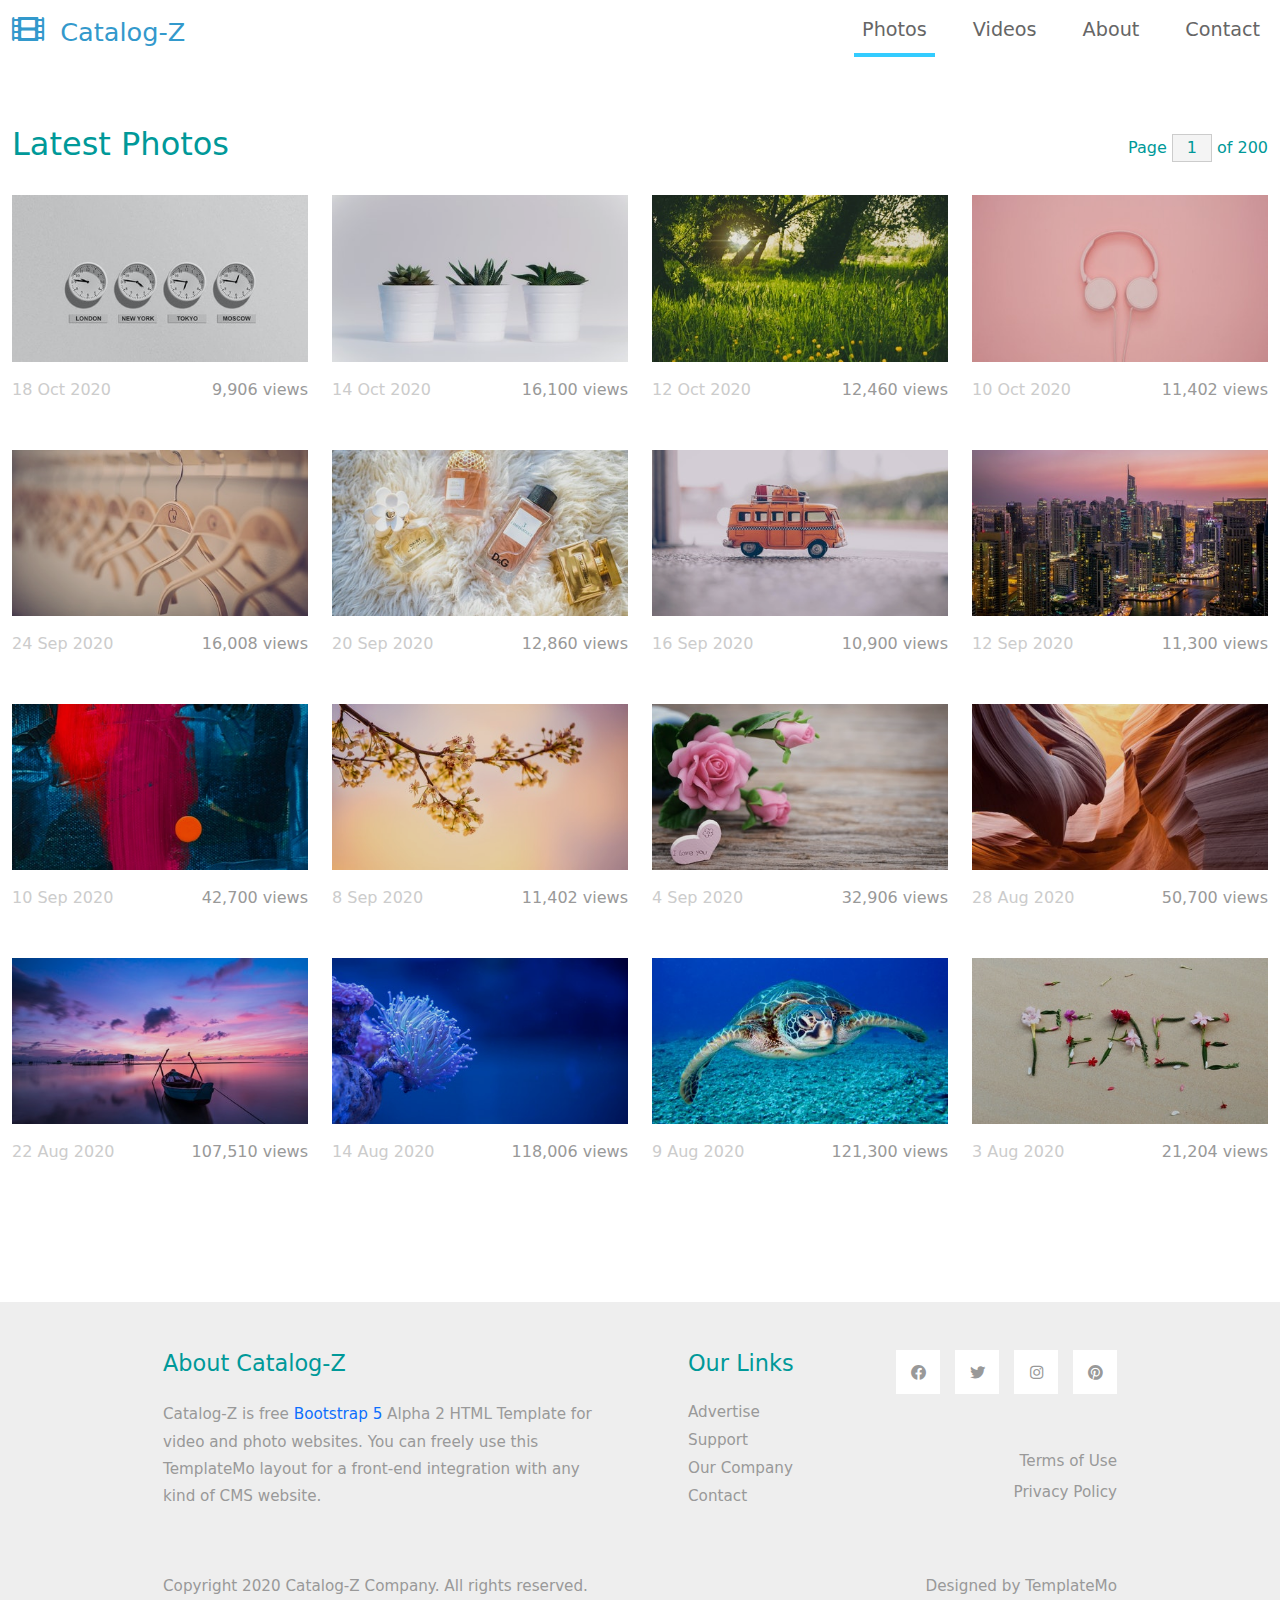
==== commit 8af41759: "htmlファイルの場所を変更" ====
--- a/index.html
+++ b/index.html
@@ -1,345 +1,326 @@
-<!DOCTYPE html>
-<html lang="en">
-<head>
-    <meta charset="UTF-8">
-    <meta name="viewport" content="width=device-width, initial-scale=1.0">
-    <title>Catalog-Z Bootstrap 5.0 HTML Template</title>
-    <link rel="stylesheet" href="css/bootstrap.min.css">
-    <link rel="stylesheet" href="fontawesome/css/all.min.css">
-    <link rel="stylesheet" href="css/templatemo-style.css">
-<!--
-    
-TemplateMo 556 Catalog-Z
-
-https://templatemo.com/tm-556-catalog-z
-
--->
-</head>
-<body>
-    <!-- Page Loader -->
-    <div id="loader-wrapper">
-        <div id="loader"></div>
-
-        <div class="loader-section section-left"></div>
-        <div class="loader-section section-right"></div>
-
-    </div>
-    <nav class="navbar navbar-expand-lg">
-        <div class="container-fluid">
-            <a class="navbar-brand" href="#">
-                <i class="fas fa-film mr-2"></i>
-                Catalog-Z
-            </a>
-            <button class="navbar-toggler" type="button" data-toggle="collapse" data-target="#navbarSupportedContent" aria-controls="navbarSupportedContent" aria-expanded="false" aria-label="Toggle navigation">
-                <i class="fas fa-bars"></i>
-            </button>
-            <div class="collapse navbar-collapse" id="navbarSupportedContent">
-            <ul class="navbar-nav ml-auto mb-2 mb-lg-0">
-                <li class="nav-item">
-                    <a class="nav-link nav-link-1 active" aria-current="page" href="index.html">Photos</a>
-                </li>
-                <li class="nav-item">
-                    <a class="nav-link nav-link-2" href="videos.html">Videos</a>
-                </li>
-                <li class="nav-item">
-                    <a class="nav-link nav-link-3" href="about.html">About</a>
-                </li>
-                <li class="nav-item">
-                    <a class="nav-link nav-link-4" href="contact.html">Contact</a>
-                </li>
-            </ul>
-            </div>
-        </div>
-    </nav>
-
-    <div class="tm-hero d-flex justify-content-center align-items-center" data-parallax="scroll" data-image-src="img/hero.jpg">
-        <form class="d-flex tm-search-form">
-            <input class="form-control tm-search-input" type="search" placeholder="Search" aria-label="Search">
-            <button class="btn btn-outline-success tm-search-btn" type="submit">
-                <i class="fas fa-search"></i>
-            </button>
-        </form>
-    </div>
-
-    <div class="container-fluid tm-container-content tm-mt-60">
-        <div class="row mb-4">
-            <h2 class="col-6 tm-text-primary">
-                Latest Photos
-            </h2>
-            <div class="col-6 d-flex justify-content-end align-items-center">
-                <form action="" class="tm-text-primary">
-                    Page <input type="text" value="1" size="1" class="tm-input-paging tm-text-primary"> of 200
-                </form>
-            </div>
-        </div>
-        <div class="row tm-mb-90 tm-gallery">
-        	<div class="col-xl-3 col-lg-4 col-md-6 col-sm-6 col-12 mb-5">
-                <figure class="effect-ming tm-video-item">
-                    <img src="img/img-03.jpg" alt="Image" class="img-fluid">
-                    <figcaption class="d-flex align-items-center justify-content-center">
-                        <h2>Clocks</h2>
-                        <a href="photo-detail.html">View more</a>
-                    </figcaption>                    
-                </figure>
-                <div class="d-flex justify-content-between tm-text-gray">
-                    <span class="tm-text-gray-light">18 Oct 2020</span>
-                    <span>9,906 views</span>
-                </div>
-            </div>
-            <div class="col-xl-3 col-lg-4 col-md-6 col-sm-6 col-12 mb-5">
-                <figure class="effect-ming tm-video-item">
-                    <img src="img/img-04.jpg" alt="Image" class="img-fluid">
-                    <figcaption class="d-flex align-items-center justify-content-center">
-                        <h2>Plants</h2>
-                        <a href="photo-detail.html">View more</a>
-                    </figcaption>                    
-                </figure>
-                <div class="d-flex justify-content-between tm-text-gray">
-                    <span class="tm-text-gray-light">14 Oct 2020</span>
-                    <span>16,100 views</span>
-                </div>
-            </div>
-            <div class="col-xl-3 col-lg-4 col-md-6 col-sm-6 col-12 mb-5">
-                <figure class="effect-ming tm-video-item">
-                    <img src="img/img-05.jpg" alt="Image" class="img-fluid">
-                    <figcaption class="d-flex align-items-center justify-content-center">
-                        <h2>Morning</h2>
-                        <a href="photo-detail.html">View more</a>
-                    </figcaption>                    
-                </figure>
-                <div class="d-flex justify-content-between tm-text-gray">
-                    <span class="tm-text-gray-light">12 Oct 2020</span>
-                    <span>12,460 views</span>
-                </div>
-            </div>
-            <div class="col-xl-3 col-lg-4 col-md-6 col-sm-6 col-12 mb-5">
-                <figure class="effect-ming tm-video-item">
-                    <img src="img/img-06.jpg" alt="Image" class="img-fluid">
-                    <figcaption class="d-flex align-items-center justify-content-center">
-                        <h2>Pinky</h2>
-                        <a href="photo-detail.html">View more</a>
-                    </figcaption>                    
-                </figure>
-                <div class="d-flex justify-content-between tm-text-gray">
-                    <span class="tm-text-gray-light">10 Oct 2020</span>
-                    <span>11,402 views</span>
-                </div>
-            </div>
-            
-            <div class="col-xl-3 col-lg-4 col-md-6 col-sm-6 col-12 mb-5">
-                <figure class="effect-ming tm-video-item">
-                    <img src="img/img-01.jpg" alt="Image" class="img-fluid">
-                    <figcaption class="d-flex align-items-center justify-content-center">
-                        <h2>Hangers</h2>
-                        <a href="photo-detail.html">View more</a>
-                    </figcaption>                    
-                </figure>
-                <div class="d-flex justify-content-between tm-text-gray">
-                    <span class="tm-text-gray-light">24 Sep 2020</span>
-                    <span>16,008 views</span>
-                </div>
-            </div>
-            <div class="col-xl-3 col-lg-4 col-md-6 col-sm-6 col-12 mb-5">
-                <figure class="effect-ming tm-video-item">
-                    <img src="img/img-02.jpg" alt="Image" class="img-fluid">
-                    <figcaption class="d-flex align-items-center justify-content-center">
-                        <h2>Perfumes</h2>
-                        <a href="photo-detail.html">View more</a>
-                    </figcaption>                    
-                </figure>
-                <div class="d-flex justify-content-between tm-text-gray">
-                    <span class="tm-text-gray-light">20 Sep 2020</span>
-                    <span>12,860 views</span>
-                </div>
-            </div>
-            <div class="col-xl-3 col-lg-4 col-md-6 col-sm-6 col-12 mb-5">
-                <figure class="effect-ming tm-video-item">
-                    <img src="img/img-07.jpg" alt="Image" class="img-fluid">
-                    <figcaption class="d-flex align-items-center justify-content-center">
-                        <h2>Bus</h2>
-                        <a href="photo-detail.html">View more</a>
-                    </figcaption>                    
-                </figure>
-                <div class="d-flex justify-content-between tm-text-gray">
-                    <span class="tm-text-gray-light">16 Sep 2020</span>
-                    <span>10,900 views</span>
-                </div>
-            </div>
-            <div class="col-xl-3 col-lg-4 col-md-6 col-sm-6 col-12 mb-5">
-                <figure class="effect-ming tm-video-item">
-                    <img src="img/img-08.jpg" alt="Image" class="img-fluid">
-                    <figcaption class="d-flex align-items-center justify-content-center">
-                        <h2>New York</h2>
-                        <a href="photo-detail.html">View more</a>
-                    </figcaption>                    
-                </figure>
-                <div class="d-flex justify-content-between tm-text-gray">
-                    <span class="tm-text-gray-light">12 Sep 2020</span>
-                    <span>11,300 views</span>
-                </div>
-            </div>
-            <div class="col-xl-3 col-lg-4 col-md-6 col-sm-6 col-12 mb-5">
-                <figure class="effect-ming tm-video-item">
-                    <img src="img/img-09.jpg" alt="Image" class="img-fluid">
-                    <figcaption class="d-flex align-items-center justify-content-center">
-                        <h2>Abstract</h2>
-                        <a href="photo-detail.html">View more</a>
-                    </figcaption>                    
-                </figure>
-                <div class="d-flex justify-content-between tm-text-gray">
-                    <span class="tm-text-gray-light">10 Sep 2020</span>
-                    <span>42,700 views</span>
-                </div>
-            </div>
-            <div class="col-xl-3 col-lg-4 col-md-6 col-sm-6 col-12 mb-5">
-                <figure class="effect-ming tm-video-item">
-                    <img src="img/img-10.jpg" alt="Image" class="img-fluid">
-                    <figcaption class="d-flex align-items-center justify-content-center">
-                        <h2>Flowers</h2>
-                        <a href="photo-detail.html">View more</a>
-                    </figcaption>                    
-                </figure>
-                <div class="d-flex justify-content-between tm-text-gray">
-                    <span class="tm-text-gray-light">8 Sep 2020</span>
-                    <span>11,402 views</span>
-                </div>
-            </div>
-            <div class="col-xl-3 col-lg-4 col-md-6 col-sm-6 col-12 mb-5">
-                <figure class="effect-ming tm-video-item">
-                    <img src="img/img-11.jpg" alt="Image" class="img-fluid">
-                    <figcaption class="d-flex align-items-center justify-content-center">
-                        <h2>Rosy</h2>
-                        <a href="photo-detail.html">View more</a>
-                    </figcaption>                    
-                </figure>
-                <div class="d-flex justify-content-between tm-text-gray">
-                    <span class="tm-text-gray-light">4 Sep 2020</span>
-                    <span>32,906 views</span>
-                </div>
-            </div>
-            <div class="col-xl-3 col-lg-4 col-md-6 col-sm-6 col-12 mb-5">
-                <figure class="effect-ming tm-video-item">
-                    <img src="img/img-12.jpg" alt="Image" class="img-fluid">
-                    <figcaption class="d-flex align-items-center justify-content-center">
-                        <h2>Rocki</h2>
-                        <a href="photo-detail.html">View more</a>
-                    </figcaption>                    
-                </figure>
-                <div class="d-flex justify-content-between tm-text-gray">
-                    <span class="tm-text-gray-light">28 Aug 2020</span>
-                    <span>50,700 views</span>
-                </div>
-            </div>
-            <div class="col-xl-3 col-lg-4 col-md-6 col-sm-6 col-12 mb-5">
-                <figure class="effect-ming tm-video-item">
-                    <img src="img/img-13.jpg" alt="Image" class="img-fluid">
-                    <figcaption class="d-flex align-items-center justify-content-center">
-                        <h2>Purple</h2>
-                        <a href="photo-detail.html">View more</a>
-                    </figcaption>                    
-                </figure>
-                <div class="d-flex justify-content-between tm-text-gray">
-                    <span class="tm-text-gray-light">22 Aug 2020</span>
-                    <span>107,510 views</span>
-                </div>
-            </div>
-            <div class="col-xl-3 col-lg-4 col-md-6 col-sm-6 col-12 mb-5">
-                <figure class="effect-ming tm-video-item">
-                    <img src="img/img-14.jpg" alt="Image" class="img-fluid">
-                    <figcaption class="d-flex align-items-center justify-content-center">
-                        <h2>Sea</h2>
-                        <a href="photo-detail.html">View more</a>
-                    </figcaption>                    
-                </figure>
-                <div class="d-flex justify-content-between tm-text-gray">
-                    <span class="tm-text-gray-light">14 Aug 2020</span>
-                    <span>118,006 views</span>
-                </div>
-            </div>
-            <div class="col-xl-3 col-lg-4 col-md-6 col-sm-6 col-12 mb-5">
-                <figure class="effect-ming tm-video-item">
-                    <img src="img/img-15.jpg" alt="Image" class="img-fluid">
-                    <figcaption class="d-flex align-items-center justify-content-center">
-                        <h2>Turtle</h2>
-                        <a href="photo-detail.html">View more</a>
-                    </figcaption>                    
-                </figure>
-                <div class="d-flex justify-content-between tm-text-gray">
-                    <span class="tm-text-gray-light">9 Aug 2020</span>
-                    <span>121,300 views</span>
-                </div>
-            </div>
-            <div class="col-xl-3 col-lg-4 col-md-6 col-sm-6 col-12 mb-5">
-                <figure class="effect-ming tm-video-item">
-                    <img src="img/img-16.jpg" alt="Image" class="img-fluid">
-                    <figcaption class="d-flex align-items-center justify-content-center">
-                        <h2>Peace</h2>
-                        <a href="photo-detail.html">View more</a>
-                    </figcaption>                    
-                </figure>
-                <div class="d-flex justify-content-between tm-text-gray">
-                    <span class="tm-text-gray-light">3 Aug 2020</span>
-                    <span>21,204 views</span>
-                </div>
-            </div>         
-        </div> <!-- row -->
-        <div class="row tm-mb-90">
-            <div class="col-12 d-flex justify-content-between align-items-center tm-paging-col">
-                <a href="javascript:void(0);" class="btn btn-primary tm-btn-prev mb-2 disabled">Previous</a>
-                <div class="tm-paging d-flex">
-                    <a href="javascript:void(0);" class="active tm-paging-link">1</a>
-                    <a href="javascript:void(0);" class="tm-paging-link">2</a>
-                    <a href="javascript:void(0);" class="tm-paging-link">3</a>
-                    <a href="javascript:void(0);" class="tm-paging-link">4</a>
-                </div>
-                <a href="javascript:void(0);" class="btn btn-primary tm-btn-next">Next Page</a>
-            </div>            
-        </div>
-    </div> <!-- container-fluid, tm-container-content -->
-
-    <footer class="tm-bg-gray pt-5 pb-3 tm-text-gray tm-footer">
-        <div class="container-fluid tm-container-small">
-            <div class="row">
-                <div class="col-lg-6 col-md-12 col-12 px-5 mb-5">
-                    <h3 class="tm-text-primary mb-4 tm-footer-title">About Catalog-Z</h3>
-                    <p>Catalog-Z is free <a rel="sponsored" href="https://v5.getbootstrap.com/">Bootstrap 5</a> Alpha 2 HTML Template for video and photo websites. You can freely use this TemplateMo layout for a front-end integration with any kind of CMS website.</p>
-                </div>
-                <div class="col-lg-3 col-md-6 col-sm-6 col-12 px-5 mb-5">
-                    <h3 class="tm-text-primary mb-4 tm-footer-title">Our Links</h3>
-                    <ul class="tm-footer-links pl-0">
-                        <li><a href="#">Advertise</a></li>
-                        <li><a href="#">Support</a></li>
-                        <li><a href="#">Our Company</a></li>
-                        <li><a href="#">Contact</a></li>
-                    </ul>
-                </div>
-                <div class="col-lg-3 col-md-6 col-sm-6 col-12 px-5 mb-5">
-                    <ul class="tm-social-links d-flex justify-content-end pl-0 mb-5">
-                        <li class="mb-2"><a href="https://facebook.com"><i class="fab fa-facebook"></i></a></li>
-                        <li class="mb-2"><a href="https://twitter.com"><i class="fab fa-twitter"></i></a></li>
-                        <li class="mb-2"><a href="https://instagram.com"><i class="fab fa-instagram"></i></a></li>
-                        <li class="mb-2"><a href="https://pinterest.com"><i class="fab fa-pinterest"></i></a></li>
-                    </ul>
-                    <a href="#" class="tm-text-gray text-right d-block mb-2">Terms of Use</a>
-                    <a href="#" class="tm-text-gray text-right d-block">Privacy Policy</a>
-                </div>
-            </div>
-            <div class="row">
-                <div class="col-lg-8 col-md-7 col-12 px-5 mb-3">
-                    Copyright 2020 Catalog-Z Company. All rights reserved.
-                </div>
-                <div class="col-lg-4 col-md-5 col-12 px-5 text-right">
-                    Designed by <a href="https://templatemo.com" class="tm-text-gray" rel="sponsored" target="_parent">TemplateMo</a>
-                </div>
-            </div>
-        </div>
-    </footer>
-    
-    <script src="js/plugins.js"></script>
-    <script>
-        $(window).on("load", function() {
-            $('body').addClass('loaded');
-        });
-    </script>
-</body>
+<!DOCTYPE html>
+<html lang="en">
+<head>
+    <meta charset="UTF-8">
+    <meta name="viewport" content="width=device-width, initial-scale=1.0">
+    <title>Catalog-Z Bootstrap 5.0 HTML Template</title>
+    <link rel="stylesheet" href="css/bootstrap.min.css">
+    <link rel="stylesheet" href="fontawesome/css/all.min.css">
+    <link rel="stylesheet" href="css/templatemo-style.css">
+<!--
+    
+TemplateMo 556 Catalog-Z
+
+https://templatemo.com/tm-556-catalog-z
+
+-->
+</head>
+<body>
+    <!-- Page Loader -->
+    <div id="loader-wrapper">
+        <div id="loader"></div>
+
+        <div class="loader-section section-left"></div>
+        <div class="loader-section section-right"></div>
+
+    </div>
+    <nav class="navbar navbar-expand-lg">
+        <div class="container-fluid">
+            <a class="navbar-brand" href="#">
+                <i class="fas fa-film mr-2"></i>
+                Catalog-Z
+            </a>
+            <button class="navbar-toggler" type="button" data-toggle="collapse" data-target="#navbarSupportedContent" aria-controls="navbarSupportedContent" aria-expanded="false" aria-label="Toggle navigation">
+                <i class="fas fa-bars"></i>
+            </button>
+            <div class="collapse navbar-collapse" id="navbarSupportedContent">
+            <ul class="navbar-nav ml-auto mb-2 mb-lg-0">
+                <li class="nav-item">
+                    <a class="nav-link nav-link-1 active" aria-current="page" href="index.html">Photos</a>
+                </li>
+                <li class="nav-item">
+                    <a class="nav-link nav-link-2" href="videos.html">Videos</a>
+                </li>
+                <li class="nav-item">
+                    <a class="nav-link nav-link-3" href="about.html">About</a>
+                </li>
+                <li class="nav-item">
+                    <a class="nav-link nav-link-4" href="contact.html">Contact</a>
+                </li>
+            </ul>
+            </div>
+        </div>
+    </nav>
+
+
+
+    <div class="container-fluid tm-container-content tm-mt-60">
+        <div class="row mb-4">
+            <h2 class="col-6 tm-text-primary">
+                Latest Photos
+            </h2>
+            <div class="col-6 d-flex justify-content-end align-items-center">
+                <form action="" class="tm-text-primary">
+                    Page <input type="text" value="1" size="1" class="tm-input-paging tm-text-primary"> of 200
+                </form>
+            </div>
+        </div>
+        <div class="row tm-mb-90 tm-gallery">
+        	<div class="col-xl-3 col-lg-4 col-md-6 col-sm-6 col-12 mb-5">
+                <figure class="effect-ming tm-video-item">
+                    <img src="img/img-03.jpg" alt="Image" class="img-fluid">
+                    <figcaption class="d-flex align-items-center justify-content-center">
+                        <h2>Clocks</h2>
+                        <a href="photo-detail.html">View more</a>
+                    </figcaption>                    
+                </figure>
+                <div class="d-flex justify-content-between tm-text-gray">
+                    <span class="tm-text-gray-light">18 Oct 2020</span>
+                    <span>9,906 views</span>
+                </div>
+            </div>
+            <div class="col-xl-3 col-lg-4 col-md-6 col-sm-6 col-12 mb-5">
+                <figure class="effect-ming tm-video-item">
+                    <img src="img/img-04.jpg" alt="Image" class="img-fluid">
+                    <figcaption class="d-flex align-items-center justify-content-center">
+                        <h2>Plants</h2>
+                        <a href="photo-detail.html">View more</a>
+                    </figcaption>                    
+                </figure>
+                <div class="d-flex justify-content-between tm-text-gray">
+                    <span class="tm-text-gray-light">14 Oct 2020</span>
+                    <span>16,100 views</span>
+                </div>
+            </div>
+            <div class="col-xl-3 col-lg-4 col-md-6 col-sm-6 col-12 mb-5">
+                <figure class="effect-ming tm-video-item">
+                    <img src="img/img-05.jpg" alt="Image" class="img-fluid">
+                    <figcaption class="d-flex align-items-center justify-content-center">
+                        <h2>Morning</h2>
+                        <a href="photo-detail.html">View more</a>
+                    </figcaption>                    
+                </figure>
+                <div class="d-flex justify-content-between tm-text-gray">
+                    <span class="tm-text-gray-light">12 Oct 2020</span>
+                    <span>12,460 views</span>
+                </div>
+            </div>
+            <div class="col-xl-3 col-lg-4 col-md-6 col-sm-6 col-12 mb-5">
+                <figure class="effect-ming tm-video-item">
+                    <img src="img/img-06.jpg" alt="Image" class="img-fluid">
+                    <figcaption class="d-flex align-items-center justify-content-center">
+                        <h2>Pinky</h2>
+                        <a href="photo-detail.html">View more</a>
+                    </figcaption>                    
+                </figure>
+                <div class="d-flex justify-content-between tm-text-gray">
+                    <span class="tm-text-gray-light">10 Oct 2020</span>
+                    <span>11,402 views</span>
+                </div>
+            </div>
+            
+            <div class="col-xl-3 col-lg-4 col-md-6 col-sm-6 col-12 mb-5">
+                <figure class="effect-ming tm-video-item">
+                    <img src="img/img-01.jpg" alt="Image" class="img-fluid">
+                    <figcaption class="d-flex align-items-center justify-content-center">
+                        <h2>Hangers</h2>
+                        <a href="photo-detail.html">View more</a>
+                    </figcaption>                    
+                </figure>
+                <div class="d-flex justify-content-between tm-text-gray">
+                    <span class="tm-text-gray-light">24 Sep 2020</span>
+                    <span>16,008 views</span>
+                </div>
+            </div>
+            <div class="col-xl-3 col-lg-4 col-md-6 col-sm-6 col-12 mb-5">
+                <figure class="effect-ming tm-video-item">
+                    <img src="img/img-02.jpg" alt="Image" class="img-fluid">
+                    <figcaption class="d-flex align-items-center justify-content-center">
+                        <h2>Perfumes</h2>
+                        <a href="photo-detail.html">View more</a>
+                    </figcaption>                    
+                </figure>
+                <div class="d-flex justify-content-between tm-text-gray">
+                    <span class="tm-text-gray-light">20 Sep 2020</span>
+                    <span>12,860 views</span>
+                </div>
+            </div>
+            <div class="col-xl-3 col-lg-4 col-md-6 col-sm-6 col-12 mb-5">
+                <figure class="effect-ming tm-video-item">
+                    <img src="img/img-07.jpg" alt="Image" class="img-fluid">
+                    <figcaption class="d-flex align-items-center justify-content-center">
+                        <h2>Bus</h2>
+                        <a href="photo-detail.html">View more</a>
+                    </figcaption>                    
+                </figure>
+                <div class="d-flex justify-content-between tm-text-gray">
+                    <span class="tm-text-gray-light">16 Sep 2020</span>
+                    <span>10,900 views</span>
+                </div>
+            </div>
+            <div class="col-xl-3 col-lg-4 col-md-6 col-sm-6 col-12 mb-5">
+                <figure class="effect-ming tm-video-item">
+                    <img src="img/img-08.jpg" alt="Image" class="img-fluid">
+                    <figcaption class="d-flex align-items-center justify-content-center">
+                        <h2>New York</h2>
+                        <a href="photo-detail.html">View more</a>
+                    </figcaption>                    
+                </figure>
+                <div class="d-flex justify-content-between tm-text-gray">
+                    <span class="tm-text-gray-light">12 Sep 2020</span>
+                    <span>11,300 views</span>
+                </div>
+            </div>
+            <div class="col-xl-3 col-lg-4 col-md-6 col-sm-6 col-12 mb-5">
+                <figure class="effect-ming tm-video-item">
+                    <img src="img/img-09.jpg" alt="Image" class="img-fluid">
+                    <figcaption class="d-flex align-items-center justify-content-center">
+                        <h2>Abstract</h2>
+                        <a href="photo-detail.html">View more</a>
+                    </figcaption>                    
+                </figure>
+                <div class="d-flex justify-content-between tm-text-gray">
+                    <span class="tm-text-gray-light">10 Sep 2020</span>
+                    <span>42,700 views</span>
+                </div>
+            </div>
+            <div class="col-xl-3 col-lg-4 col-md-6 col-sm-6 col-12 mb-5">
+                <figure class="effect-ming tm-video-item">
+                    <img src="img/img-10.jpg" alt="Image" class="img-fluid">
+                    <figcaption class="d-flex align-items-center justify-content-center">
+                        <h2>Flowers</h2>
+                        <a href="photo-detail.html">View more</a>
+                    </figcaption>                    
+                </figure>
+                <div class="d-flex justify-content-between tm-text-gray">
+                    <span class="tm-text-gray-light">8 Sep 2020</span>
+                    <span>11,402 views</span>
+                </div>
+            </div>
+            <div class="col-xl-3 col-lg-4 col-md-6 col-sm-6 col-12 mb-5">
+                <figure class="effect-ming tm-video-item">
+                    <img src="img/img-11.jpg" alt="Image" class="img-fluid">
+                    <figcaption class="d-flex align-items-center justify-content-center">
+                        <h2>Rosy</h2>
+                        <a href="photo-detail.html">View more</a>
+                    </figcaption>                    
+                </figure>
+                <div class="d-flex justify-content-between tm-text-gray">
+                    <span class="tm-text-gray-light">4 Sep 2020</span>
+                    <span>32,906 views</span>
+                </div>
+            </div>
+            <div class="col-xl-3 col-lg-4 col-md-6 col-sm-6 col-12 mb-5">
+                <figure class="effect-ming tm-video-item">
+                    <img src="img/img-12.jpg" alt="Image" class="img-fluid">
+                    <figcaption class="d-flex align-items-center justify-content-center">
+                        <h2>Rocki</h2>
+                        <a href="photo-detail.html">View more</a>
+                    </figcaption>                    
+                </figure>
+                <div class="d-flex justify-content-between tm-text-gray">
+                    <span class="tm-text-gray-light">28 Aug 2020</span>
+                    <span>50,700 views</span>
+                </div>
+            </div>
+            <div class="col-xl-3 col-lg-4 col-md-6 col-sm-6 col-12 mb-5">
+                <figure class="effect-ming tm-video-item">
+                    <img src="img/img-13.jpg" alt="Image" class="img-fluid">
+                    <figcaption class="d-flex align-items-center justify-content-center">
+                        <h2>Purple</h2>
+                        <a href="photo-detail.html">View more</a>
+                    </figcaption>                    
+                </figure>
+                <div class="d-flex justify-content-between tm-text-gray">
+                    <span class="tm-text-gray-light">22 Aug 2020</span>
+                    <span>107,510 views</span>
+                </div>
+            </div>
+            <div class="col-xl-3 col-lg-4 col-md-6 col-sm-6 col-12 mb-5">
+                <figure class="effect-ming tm-video-item">
+                    <img src="img/img-14.jpg" alt="Image" class="img-fluid">
+                    <figcaption class="d-flex align-items-center justify-content-center">
+                        <h2>Sea</h2>
+                        <a href="photo-detail.html">View more</a>
+                    </figcaption>                    
+                </figure>
+                <div class="d-flex justify-content-between tm-text-gray">
+                    <span class="tm-text-gray-light">14 Aug 2020</span>
+                    <span>118,006 views</span>
+                </div>
+            </div>
+            <div class="col-xl-3 col-lg-4 col-md-6 col-sm-6 col-12 mb-5">
+                <figure class="effect-ming tm-video-item">
+                    <img src="img/img-15.jpg" alt="Image" class="img-fluid">
+                    <figcaption class="d-flex align-items-center justify-content-center">
+                        <h2>Turtle</h2>
+                        <a href="photo-detail.html">View more</a>
+                    </figcaption>                    
+                </figure>
+                <div class="d-flex justify-content-between tm-text-gray">
+                    <span class="tm-text-gray-light">9 Aug 2020</span>
+                    <span>121,300 views</span>
+                </div>
+            </div>
+            <div class="col-xl-3 col-lg-4 col-md-6 col-sm-6 col-12 mb-5">
+                <figure class="effect-ming tm-video-item">
+                    <img src="img/img-16.jpg" alt="Image" class="img-fluid">
+                    <figcaption class="d-flex align-items-center justify-content-center">
+                        <h2>Peace</h2>
+                        <a href="photo-detail.html">View more</a>
+                    </figcaption>                    
+                </figure>
+                <div class="d-flex justify-content-between tm-text-gray">
+                    <span class="tm-text-gray-light">3 Aug 2020</span>
+                    <span>21,204 views</span>
+                </div>
+            </div>         
+        </div> <!-- row -->
+    </div> <!-- container-fluid, tm-container-content -->
+
+    <footer class="tm-bg-gray pt-5 pb-3 tm-text-gray tm-footer">
+        <div class="container-fluid tm-container-small">
+            <div class="row">
+                <div class="col-lg-6 col-md-12 col-12 px-5 mb-5">
+                    <h3 class="tm-text-primary mb-4 tm-footer-title">About Catalog-Z</h3>
+                    <p>Catalog-Z is free <a rel="sponsored" href="https://v5.getbootstrap.com/">Bootstrap 5</a> Alpha 2 HTML Template for video and photo websites. You can freely use this TemplateMo layout for a front-end integration with any kind of CMS website.</p>
+                </div>
+                <div class="col-lg-3 col-md-6 col-sm-6 col-12 px-5 mb-5">
+                    <h3 class="tm-text-primary mb-4 tm-footer-title">Our Links</h3>
+                    <ul class="tm-footer-links pl-0">
+                        <li><a href="#">Advertise</a></li>
+                        <li><a href="#">Support</a></li>
+                        <li><a href="#">Our Company</a></li>
+                        <li><a href="#">Contact</a></li>
+                    </ul>
+                </div>
+                <div class="col-lg-3 col-md-6 col-sm-6 col-12 px-5 mb-5">
+                    <ul class="tm-social-links d-flex justify-content-end pl-0 mb-5">
+                        <li class="mb-2"><a href="https://facebook.com"><i class="fab fa-facebook"></i></a></li>
+                        <li class="mb-2"><a href="https://twitter.com"><i class="fab fa-twitter"></i></a></li>
+                        <li class="mb-2"><a href="https://instagram.com"><i class="fab fa-instagram"></i></a></li>
+                        <li class="mb-2"><a href="https://pinterest.com"><i class="fab fa-pinterest"></i></a></li>
+                    </ul>
+                    <a href="#" class="tm-text-gray text-right d-block mb-2">Terms of Use</a>
+                    <a href="#" class="tm-text-gray text-right d-block">Privacy Policy</a>
+                </div>
+            </div>
+            <div class="row">
+                <div class="col-lg-8 col-md-7 col-12 px-5 mb-3">
+                    Copyright 2020 Catalog-Z Company. All rights reserved.
+                </div>
+                <div class="col-lg-4 col-md-5 col-12 px-5 text-right">
+                    Designed by <a href="https://templatemo.com" class="tm-text-gray" rel="sponsored" target="_parent">TemplateMo</a>
+                </div>
+            </div>
+        </div>
+    </footer>
+    
+    <script src="js/plugins.js"></script>
+    <script>
+        $(window).on("load", function() {
+            $('body').addClass('loaded');
+        });
+    </script>
+</body>
 </html>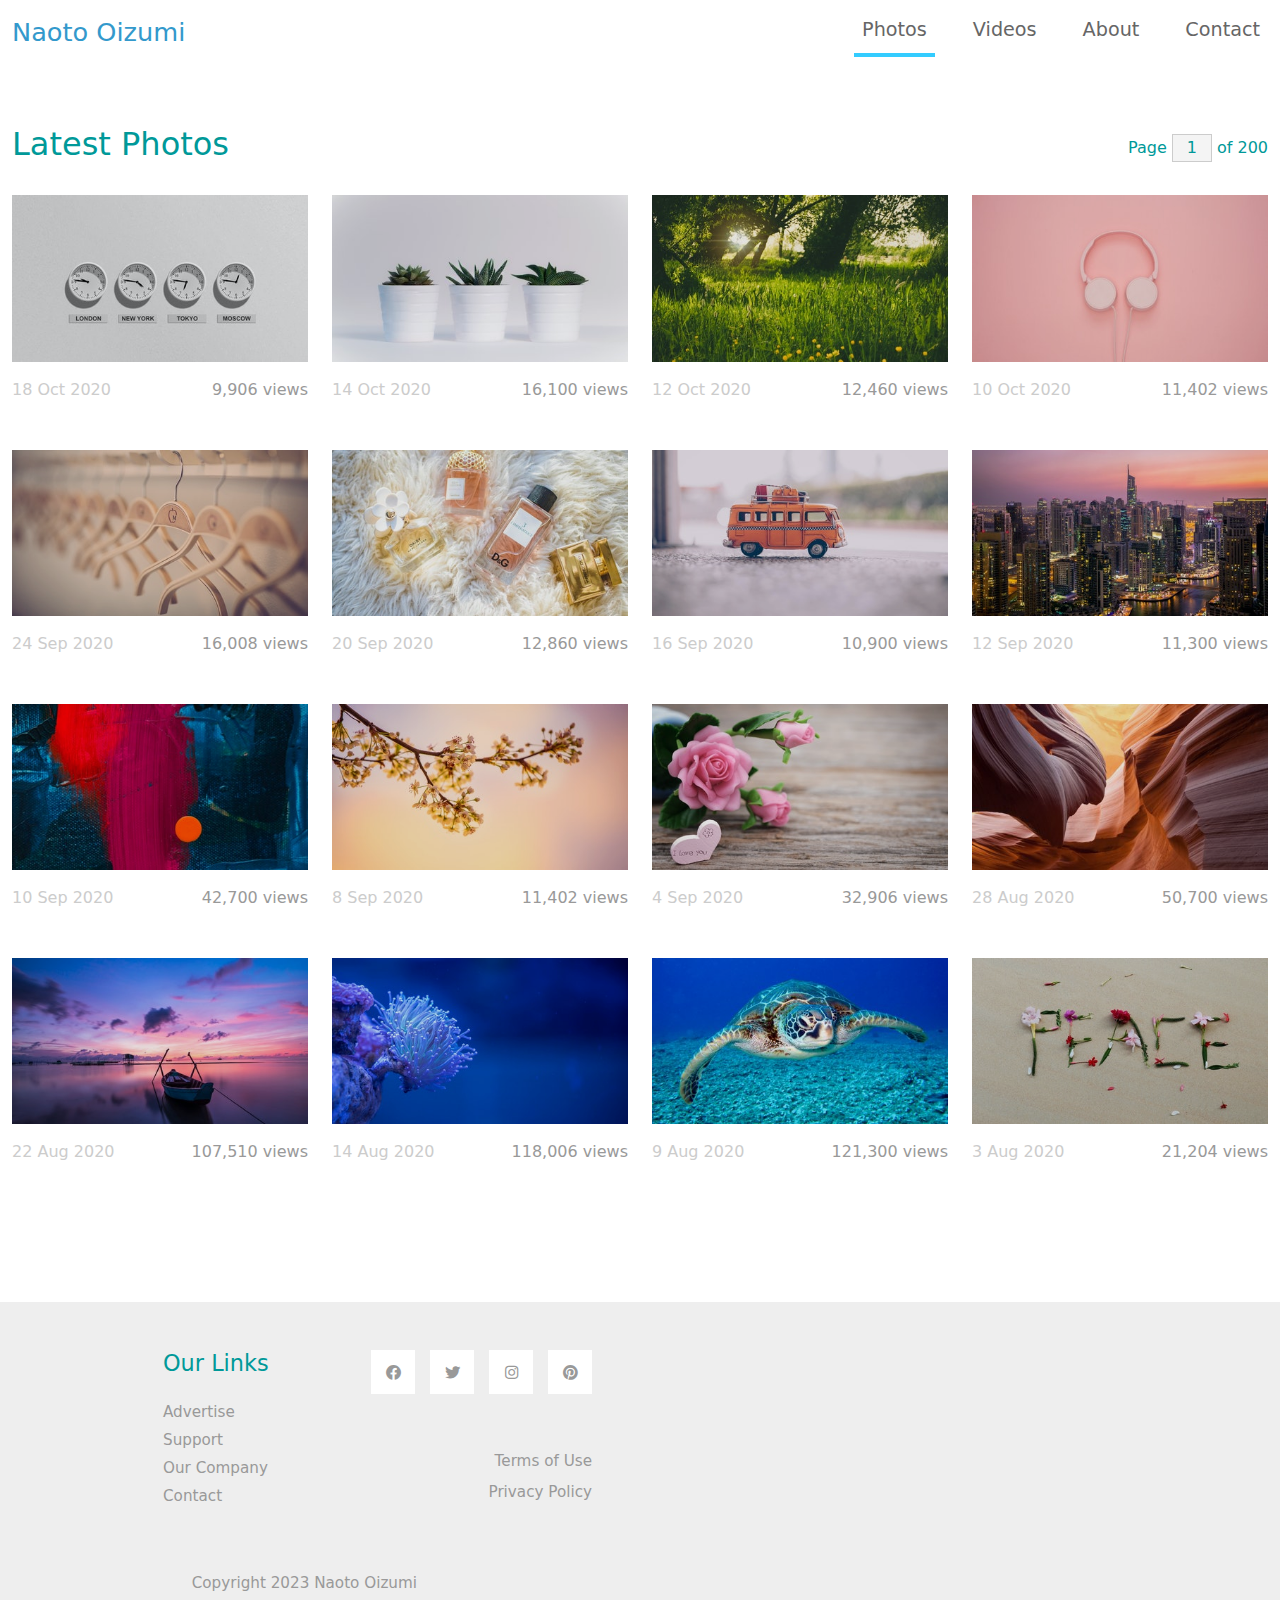
==== commit efabaf8e: "delete" ====
--- a/index.html
+++ b/index.html
@@ -27,8 +27,7 @@
     <nav class="navbar navbar-expand-lg">
         <div class="container-fluid">
             <a class="navbar-brand" href="#">
-                <i class="fas fa-film mr-2"></i>
-                Catalog-Z
+                Naoto Oizumi
             </a>
             <button class="navbar-toggler" type="button" data-toggle="collapse" data-target="#navbarSupportedContent" aria-controls="navbarSupportedContent" aria-expanded="false" aria-label="Toggle navigation">
                 <i class="fas fa-bars"></i>
@@ -281,10 +280,6 @@
     <footer class="tm-bg-gray pt-5 pb-3 tm-text-gray tm-footer">
         <div class="container-fluid tm-container-small">
             <div class="row">
-                <div class="col-lg-6 col-md-12 col-12 px-5 mb-5">
-                    <h3 class="tm-text-primary mb-4 tm-footer-title">About Catalog-Z</h3>
-                    <p>Catalog-Z is free <a rel="sponsored" href="https://v5.getbootstrap.com/">Bootstrap 5</a> Alpha 2 HTML Template for video and photo websites. You can freely use this TemplateMo layout for a front-end integration with any kind of CMS website.</p>
-                </div>
                 <div class="col-lg-3 col-md-6 col-sm-6 col-12 px-5 mb-5">
                     <h3 class="tm-text-primary mb-4 tm-footer-title">Our Links</h3>
                     <ul class="tm-footer-links pl-0">
@@ -306,11 +301,8 @@
                 </div>
             </div>
             <div class="row">
-                <div class="col-lg-8 col-md-7 col-12 px-5 mb-3">
-                    Copyright 2020 Catalog-Z Company. All rights reserved.
-                </div>
                 <div class="col-lg-4 col-md-5 col-12 px-5 text-right">
-                    Designed by <a href="https://templatemo.com" class="tm-text-gray" rel="sponsored" target="_parent">TemplateMo</a>
+                    Copyright 2023 <a href="https://naotoizu7010.github.io/naotoizu7010/" class="tm-text-gray" rel="sponsored" target="_parent">Naoto Oizumi</a>
                 </div>
             </div>
         </div>
